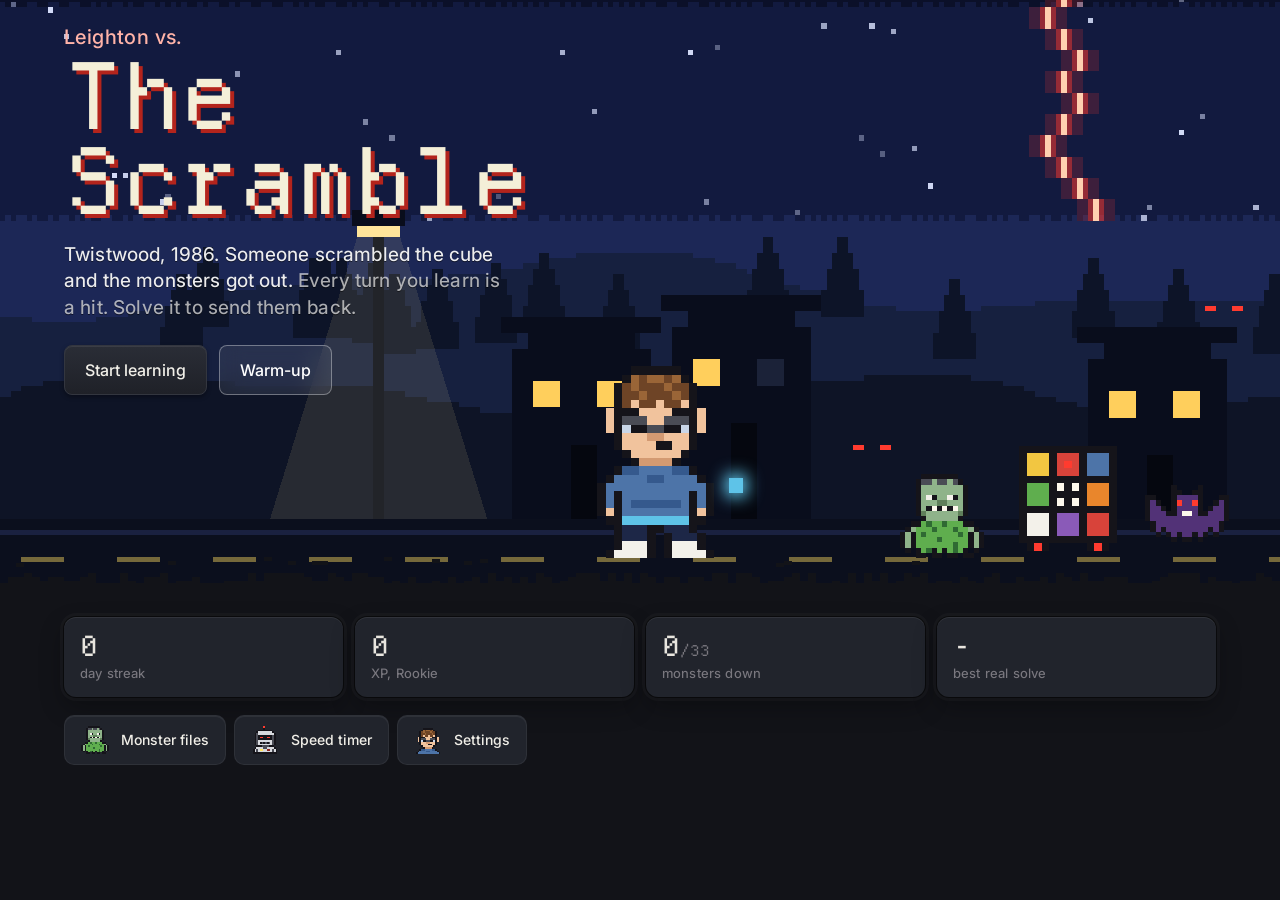
==== index.html @ bb56e178 "Leighton vs. The Scramble: first playable version Co-Authored-By: Claude Opus 5.5 <noreply@anthropic" ====
<!DOCTYPE html>
<html lang="en">
<head>
<meta charset="utf-8">
<meta name="viewport" content="width=device-width,initial-scale=1,viewport-fit=cover,user-scalable=no">
<meta name="apple-mobile-web-app-capable" content="yes">
<meta name="mobile-web-app-capable" content="yes">
<meta name="apple-mobile-web-app-status-bar-style" content="default">
<meta name="apple-mobile-web-app-title" content="Leighton vs.">
<meta name="theme-color" content="#0b1029">
<title>Leighton vs. The Scramble</title>
<link rel="apple-touch-icon" href="[data-uri]">
<link rel="preconnect" href="https://fonts.googleapis.com"><link rel="preconnect" href="https://fonts.gstatic.com" crossorigin>
<link href="https://fonts.googleapis.com/css2?family=Inter:wght@400..600&family=IBM+Plex+Mono&display=swap" rel="stylesheet">
<style>
/*
VOICE: Leighton talking, short and confident. Monsters get one-liners.
IDEA: an 80s small town at night where a scrambled cube let monsters out; every correct turn is a hit.
PICTURE: the 3D cube under a pixel battle strip (Leighton vs. that level's monster, with a health bar).
COLOUR and TYPE: the reference's tactile machined panels flipped to night ink; color only in scenes, stickers and rift red. Inter for words, Departure Mono for numbers and the logo.
LAYOUT: iPad first. Lesson = cube stage + side panel; stacks on phones. Tactile 8px keys.
*/
@font-face{font-family:"Departure Mono";src:url([data-uri]) format("woff2");font-display:swap}
:root{
  color-scheme:light;
  --paper:#121318; --panel:#191b21; --raised:#21242c; --white:#fff;
  --ink:#f1efe8; --head:#e8e5de; --body:#aeaba5; --faint:#7a787f;
  --edge:rgba(255,255,255,.07); --frame:rgba(255,255,255,.09); --sky:#5ec3e8; --grass:#6cc35a; --ok:#6cc35a; --bad:#ff5a4e; --rift:#ff3b2f;
  --sun:#f7c844;
  --sans:"Inter","neoris",Arial,sans-serif; --mono:"IBM Plex Mono",ui-monospace,monospace; --px:"Departure Mono",ui-monospace,monospace;
  --machined:inset 0 1px 0 rgba(255,255,255,.07),0 0 0 1px rgba(0,0,0,.55),0 0 0 4px rgba(255,255,255,.025),0 10px 24px rgba(0,0,0,.3);
  --ease-out:cubic-bezier(.23,1,.32,1); --pop:cubic-bezier(.34,1.56,.64,1);
  --sat:env(safe-area-inset-top,0px); --sab:env(safe-area-inset-bottom,0px);
}
*{box-sizing:border-box;min-width:0;-webkit-tap-highlight-color:transparent}
html,body{margin:0;height:100%;background:var(--paper);color:var(--ink);overflow:hidden}
body{font:460 15px/1.4 var(--sans);letter-spacing:.01em;-webkit-font-smoothing:antialiased;user-select:none;-webkit-user-select:none;touch-action:manipulation}
button{font:inherit;color:inherit;border:0;background:none;cursor:pointer;padding:0}
button:focus-visible{outline:2px solid rgba(38,35,35,.8);outline-offset:2px}
.px{font-family:var(--px)}
.mono{font-family:var(--mono);font-size:11px;letter-spacing:.12em;text-transform:uppercase;color:var(--faint)}
svg.pix{shape-rendering:crispEdges;image-rendering:pixelated;display:block}

/* ---------- keys (tactile buttons) ---------- */
.key{height:41px;padding:0 14px;border-radius:8px;display:inline-flex;align-items:center;justify-content:center;gap:8px;font-weight:500;white-space:nowrap;transition:background-color .14s ease-out,box-shadow .14s ease-out,transform .12s var(--ease-out)}
.key:active{transform:scale(.97)}
.key.light{background:linear-gradient(#2a2d36,#1f2128);color:var(--ink);border:1px solid #33363f;box-shadow:inset 0 1px 0 rgba(255,255,255,.08),0 2px 4px rgba(0,0,0,.35)}
.key.light:hover{background:#2c2f38}
.key.dark{background:linear-gradient(#f6f3ea,#ddd8cb);color:#15141a;border:1px solid #bdb7a8;box-shadow:inset 0 2px 0 #fff,inset 0 -1px 2px rgba(0,0,0,.18),0 3px 6px rgba(0,0,0,.4)}
.key.ghost{background:rgba(255,255,255,.08);color:#fff;border:1px solid rgba(255,255,255,.35);backdrop-filter:blur(12px);-webkit-backdrop-filter:blur(12px)}
.key.big{height:50px;font-size:16px;padding:0 20px}
.key[disabled]{opacity:.45;pointer-events:none}
.icon-btn{width:41px;height:41px;border-radius:8px;display:grid;place-items:center}

/* ---------- screens ---------- */
#app{position:fixed;inset:0}
.screen{position:absolute;inset:0;display:none;flex-direction:column;opacity:0}
.screen.on{display:flex;animation:screenIn .45s var(--ease-out) forwards}
@keyframes screenIn{from{opacity:0;transform:translateY(10px)}to{opacity:1;transform:none}}
.scroll-y{overflow-y:auto;-webkit-overflow-scrolling:touch;overscroll-behavior:contain}

/* ---------- home ---------- */
#home{background:var(--paper)}
.hero{position:relative;flex:0 0 auto;height:min(66vh,640px);min-height:400px;overflow:hidden;background:#0b1029}
.hero .scene{position:absolute;inset:0;width:100%;height:100%}
.cloud-band{position:absolute;left:48%;right:0;top:0;height:46%;overflow:hidden;-webkit-mask-image:linear-gradient(90deg,transparent,#000 18%);mask-image:linear-gradient(90deg,transparent,#000 18%)}
.hero .clouds{position:absolute;left:0;top:0;width:200%;height:100%;animation:drift 70s linear infinite}
@keyframes drift{to{transform:translateX(-50%)}}
.hero-copy{position:absolute;left:max(5vw,20px);top:calc(28px + var(--sat));max-width:560px;z-index:3}
.logo{font-family:var(--px);font-weight:400;font-size:clamp(46px,8.4vw,92px);line-height:.92;color:#f4efd8;letter-spacing:-.01em;text-shadow:4px 4px 0 #b3241c;margin:0}
.logo small{display:block;font-family:var(--sans);font-size:clamp(16px,2vw,20px);font-weight:500;letter-spacing:.02em;color:#ffb3a8;text-shadow:none;margin-bottom:8px}
.hero-copy p{color:rgba(255,255,255,.92);font-size:clamp(16px,2vw,19px);line-height:1.4;margin:18px 0 24px;max-width:440px;text-shadow:0 1px 0 rgba(0,0,0,.5)}
.hero-copy p span{color:rgba(255,255,255,.66)}
.hero-actions{display:flex;gap:12px;flex-wrap:wrap}
.crew{position:absolute;left:0;right:0;bottom:6%;height:90px;z-index:2;pointer-events:none}
.crew .walker{position:absolute;bottom:0;width:64px;height:64px}
.walker svg{width:100%;height:100%}
.fringe{display:block;width:100%;height:40px;margin-top:-39px;position:relative;z-index:4}
.home-body{flex:1;padding:22px max(5vw,20px) calc(24px + var(--sab));display:grid;grid-template-columns:repeat(4,minmax(0,1fr));gap:12px;align-content:start}
.stat{background:var(--raised);border-radius:12px;padding:14px 16px;box-shadow:var(--machined)}
.stat b{display:block;font-family:var(--px);font-weight:400;font-size:28px;line-height:1.1;color:var(--head)}
.stat span{font-size:13px;color:var(--faint)}
.home-links{grid-column:1/-1;display:flex;gap:8px;flex-wrap:wrap;margin-top:6px}
.row-btn{display:flex;align-items:center;gap:12px;padding:10px 16px;background:var(--raised);border:1px solid rgba(255,255,255,.06);border-radius:10px;box-shadow:inset 0 1px 0 rgba(255,255,255,.06);font-weight:500;font-size:14px;transition:background-color .15s,border-color .15s}
.row-btn:hover{background:#272a33;border-color:rgba(255,255,255,.14)}
.row-btn .mono{font-size:10px}
.row-btn svg{width:28px;height:28px}

/* ---------- top bar ---------- */
.topbar{flex:0 0 auto;display:flex;align-items:center;gap:12px;padding:calc(10px + var(--sat)) max(3vw,14px) 10px;background:rgba(18,19,24,.92);border-bottom:1px solid var(--frame);position:relative;z-index:5}
.topbar h2{font-size:17px;font-weight:500;margin:0;color:var(--head);flex:1}
.chip-stat{display:inline-flex;align-items:center;gap:6px;height:32px;padding:0 10px;border-radius:100px;background:var(--raised);box-shadow:inset 0 1px 0 rgba(255,255,255,.06),0 0 0 1px rgba(0,0,0,.5);font-family:var(--px);font-size:15px;color:var(--head)}
.chip-stat svg{width:16px;height:16px}

/* ---------- map ---------- */
.map-wrap{flex:1;padding:24px max(4vw,16px) calc(60px + var(--sab))}
.world{max-width:980px;margin:0 auto 40px}
.world-card{position:relative;border-radius:16px;background:var(--raised);padding:10px;box-shadow:var(--machined)}
.world-card .art{position:relative;border-radius:10px;overflow:hidden;height:150px}
.world-card .art svg.scene{position:absolute;inset:0;width:100%;height:100%}
.world-card .art .who{position:absolute;bottom:10px;width:72px;height:72px;left:6%;animation:bob 1.2s steps(2) infinite}
.world-card .cap{position:absolute;right:16px;bottom:16px;max-width:60%;padding:12px 14px;border-radius:8px;color:#fff;background:linear-gradient(rgba(255,255,255,.08),rgba(255,255,255,.03));backdrop-filter:blur(18px);-webkit-backdrop-filter:blur(18px);box-shadow:inset 0 -1px 0 rgba(0,0,0,.12),inset 0 1px 1px rgba(255,255,255,.24)}
.world-card .cap .mono{color:rgba(255,255,255,.75)}
.world-card .cap h3{margin:4px 0 0;font-size:21px;line-height:1.15;font-weight:400}
.world-card .cap h3 span{opacity:.7}
.world-card.locked .art{filter:grayscale(1) brightness(.7)}
.levels{display:flex;flex-wrap:wrap;gap:14px 12px;padding:18px 6px 0}
.lvl{position:relative;width:88px;display:flex;flex-direction:column;align-items:center;gap:6px}
.lvl .node{width:64px;height:64px;border-radius:12px;font-family:var(--px);font-size:24px;display:grid;place-items:center;transition:transform .15s var(--ease-out)}
.lvl .node:active{transform:scale(.94)}
.lvl.done .node{background:var(--raised);color:var(--head);box-shadow:var(--machined)}
.lvl.open .node{background:linear-gradient(#3a2226,#241417);color:#fff;border:1px solid #ff5a4e;box-shadow:inset 0 1px 0 rgba(255,255,255,.1);animation:nodePulse 1.8s var(--ease-out) infinite}
@keyframes nodePulse{0%{box-shadow:inset 0 2px 0 rgba(255,255,255,.24),0 0 0 0 rgba(255,59,47,.5)}70%{box-shadow:inset 0 2px 0 rgba(255,255,255,.24),0 0 0 12px rgba(255,59,47,0)}100%{box-shadow:inset 0 2px 0 rgba(255,255,255,.24),0 0 0 0 rgba(255,59,47,0)}}
.lvl.locked .node{background:var(--panel);color:#4a4c55;box-shadow:inset 0 0 0 1px var(--edge)}
.lvl .name{font-size:12px;line-height:1.25;text-align:center;color:var(--body);min-height:30px}
.lvl.locked .name{color:#4f5058}
.stars{display:flex;gap:2px;height:14px}
.stars svg{width:14px;height:14px}
.lvl.boss .node{width:72px;height:64px}

/* ---------- lesson ---------- */
#lesson{background:var(--paper)}
.ls-top{display:flex;align-items:center;gap:12px;padding:calc(10px + var(--sat)) max(3vw,14px) 10px}
.bar{flex:1;display:flex;gap:4px;height:12px}
.bar i{flex:1;border-radius:3px;background:#2a2d35;box-shadow:inset 0 1px 1px rgba(0,0,0,.3);transition:background-color .3s}
.bar i.done{background:var(--grass)}
.bar i.now{background:#3f6a3a}
.combo{font-family:var(--px);font-size:16px;color:var(--faint);min-width:58px;text-align:right;transition:color .2s}
.combo.hot{color:#e07b1e}
.combo.bump{animation:bump .3s var(--pop)}
@keyframes bump{40%{transform:scale(1.35)}}
.ls-main{flex:1;display:grid;grid-template-columns:minmax(0,1.25fr) minmax(320px,.9fr);gap:16px;padding:0 max(3vw,14px) calc(14px + var(--sab));min-height:0}
.stage{position:relative;border-radius:16px;background:var(--panel);box-shadow:var(--machined);overflow:hidden;min-height:0;display:flex;flex-direction:column}
.cube-wrap{position:relative;flex:1;min-height:0}
.cube-wrap::before{content:"";position:absolute;inset:0;background-image:linear-gradient(rgba(255,255,255,.035) 1px,transparent 1px),linear-gradient(90deg,rgba(255,255,255,.035) 1px,transparent 1px);background-size:40px 40px;-webkit-mask-image:radial-gradient(circle at 50% 50%,#000 30%,transparent 75%);mask-image:radial-gradient(circle at 50% 50%,#000 30%,transparent 75%)}
.stage .view-reset{position:absolute;right:10px;top:10px;z-index:4;background:rgba(255,255,255,.06);box-shadow:inset 0 0 0 1px rgba(255,255,255,.08);color:var(--body)}
.stage .hint-txt{position:absolute;left:14px;bottom:12px;z-index:4;font-size:12px;color:var(--faint)}
.toast{position:absolute;left:50%;top:8%;z-index:6;transform:translate(-50%,0);font-family:var(--px);font-size:26px;color:var(--grass);pointer-events:none;opacity:0;white-space:nowrap}
.toast.show{animation:toast .9s var(--ease-out) forwards}
.toast.bad{color:var(--bad)}
@keyframes toast{0%{opacity:0;transform:translate(-50%,12px) scale(.8)}20%{opacity:1;transform:translate(-50%,0) scale(1.08)}35%{transform:translate(-50%,0) scale(1)}80%{opacity:1}100%{opacity:0;transform:translate(-50%,-14px)}}
.side{display:flex;flex-direction:column;gap:12px;min-height:0}
.speaker{display:flex;gap:12px;align-items:flex-start}
.speaker .face{flex:0 0 auto;width:64px;height:64px;animation:bob 1.2s steps(2) infinite}
.speaker .face.talk{animation:talk .5s var(--pop)}
@keyframes bob{50%{transform:translateY(-3px)}}
@keyframes talk{30%{transform:translateY(-8px) scale(1.05)}}
.bubble{position:relative;flex:1;background:var(--raised);border:1px solid rgba(255,255,255,.05);border-radius:12px;padding:12px 14px;box-shadow:var(--machined);font-size:16px;line-height:1.45;color:var(--head);min-height:64px}
.bubble::before{content:"";position:absolute;left:-7px;top:22px;width:12px;height:12px;background:var(--raised);transform:rotate(45deg);box-shadow:-1px 1px 0 rgba(255,255,255,.05)}
.bubble .who{display:block;font-family:var(--mono);font-size:10px;letter-spacing:.12em;text-transform:uppercase;color:var(--faint);margin-bottom:2px}
.bubble b{font-weight:600;color:var(--ink)}
.bubble .alg-inline{font-family:var(--px);font-size:15px;color:var(--ink);white-space:nowrap}
.task{background:rgba(255,255,255,.025);border:1px solid rgba(255,255,255,.07);border-radius:12px;padding:12px;display:flex;flex-direction:column;gap:10px}
.task:empty{display:none}
.task .label{display:flex;justify-content:space-between;align-items:center;gap:8px}
.chips{display:flex;flex-wrap:wrap;gap:6px}
.chip{min-width:40px;height:40px;padding:0 8px;border-radius:8px;display:grid;place-items:center;font-family:var(--px);font-size:19px;background:var(--raised);color:var(--head);box-shadow:inset 0 0 0 1px rgba(255,255,255,.07),inset 0 1px 0 rgba(255,255,255,.08);transition:background-color .15s,color .15s}
.chip.hidden{color:transparent;background:repeating-linear-gradient(45deg,#24272f 0 4px,#1c1e25 4px 8px)}
.chip.now{box-shadow:inset 0 0 0 2px var(--sky);color:var(--ink)}
.chip.ok{background:#1f3a22;color:#8ee07a;animation:chipPop .3s var(--pop)}
.chip.bad{animation:shake .3s}
.chip.gap{min-width:6px;background:none;box-shadow:none}
@keyframes chipPop{50%{transform:scale(1.18)}}
.chant{font-size:14px;color:var(--body);font-style:italic}
.prompt-big{font-family:var(--px);font-size:64px;line-height:1;text-align:center;color:var(--ink);padding:8px 0}
.prompt-big.pop{animation:chipPop .3s var(--pop)}
.controls{margin-top:auto;display:flex;flex-direction:column;gap:10px}
.btn-row{display:flex;gap:10px;flex-wrap:wrap}
.btn-row .key{flex:1}
.pad{display:grid;grid-template-columns:repeat(auto-fit,minmax(64px,1fr));gap:8px}
.pk{height:58px;border-radius:10px;background:linear-gradient(#2b2e37,#21242b);box-shadow:0 3px 0 #0c0d10,inset 0 0 0 1px rgba(255,255,255,.06),inset 0 1px 0 rgba(255,255,255,.1);display:flex;align-items:center;justify-content:center;gap:6px;font-family:var(--px);font-size:22px;color:var(--ink);transition:transform .1s var(--ease-out),background-color .15s}
.pk:active,.pk.press{transform:translateY(2px);box-shadow:0 1px 0 #0c0d10,inset 0 0 0 1px rgba(255,255,255,.06);background:#2f333d}
.pk svg{width:18px;height:18px;opacity:.75}
.pk .dot{width:8px;height:8px;border-radius:2px;box-shadow:inset 0 0 0 1px rgba(0,0,0,.2)}
.pk.wrong{animation:shake .3s;background:#4a1d1b}
.pk.glow{box-shadow:0 0 0 3px var(--sky);animation:glow 1s ease-in-out infinite}
@keyframes glow{50%{box-shadow:0 0 0 6px rgba(94,195,232,.35)}}
@keyframes shake{20%{transform:translateX(-6px)}40%{transform:translateX(5px)}60%{transform:translateX(-3px)}80%{transform:translateX(2px)}}
.choices{display:grid;grid-template-columns:repeat(auto-fit,minmax(110px,1fr));gap:8px}
.choice{min-height:54px;padding:8px 12px;border-radius:10px;background:linear-gradient(#2b2e37,#21242b);box-shadow:0 3px 0 #0c0d10,inset 0 0 0 1px rgba(255,255,255,.06),inset 0 1px 0 rgba(255,255,255,.1);font-size:16px;font-weight:500;transition:transform .1s,background-color .15s}
.choice.px{font-size:22px;font-weight:400}
.choice:active{transform:scale(.97)}
.choice.right{background:#1f3a22;color:#8ee07a;animation:chipPop .3s var(--pop)}
.choice.wrong{background:#4a1d1b;color:#ff8a80;animation:shake .3s}
.meta{display:flex;gap:10px;align-items:center;font-size:13px;color:var(--faint)}
.meta .px{font-size:15px;color:var(--head)}
.mission{background:var(--raised);border-radius:12px;padding:14px 16px;box-shadow:var(--machined)}
.mission ol{margin:6px 0 0;padding-left:20px;color:var(--body);line-height:1.5}
.mission .clock{font-family:var(--px);font-size:44px;color:var(--head);line-height:1;margin-top:6px}
.tip{background:#16283a;border-radius:10px;padding:10px 12px;color:#a9d8f5;font-size:14px;line-height:1.45}

/* ---------- cube ---------- */
.cube-host{position:absolute;inset:0;touch-action:none;cursor:grab}
.cube-host:active{cursor:grabbing}
.cube-scene{position:absolute;inset:0;perspective:1800px;display:grid;place-items:center}
.cube-root{position:relative;width:0;height:0;transform-style:preserve-3d}
.cubie{position:absolute;left:0;top:0;width:0;height:0;transform-style:preserve-3d}
.cf{position:absolute;backface-visibility:hidden;-webkit-backface-visibility:hidden;background:#0c0c0e;border-radius:7%;box-shadow:inset 0 0 0 1px rgba(255,255,255,.05)}
.cf .st{position:absolute;inset:5.5%;border-radius:16%;box-shadow:inset 0 2px 0 rgba(255,255,255,.4),inset 0 -2px 3px rgba(0,0,0,.12);transition:background-color .35s}
.cf .sh{position:absolute;inset:0;border-radius:7%;background:#000;pointer-events:none}
.cube-arrow{position:absolute;inset:0;width:100%;height:100%;pointer-events:none;z-index:3;overflow:visible}
.cube-arrow path{fill:none;stroke:#5ec3e8;stroke-width:7;stroke-linecap:round;stroke-linejoin:round}
.cube-arrow .head{fill:#5ec3e8;stroke:none}
.cube-arrow .halo{stroke:#0c0d10;stroke-width:13}
.cube-arrow g{animation:arrowIn .25s var(--ease-out)}
@keyframes arrowIn{from{opacity:0}}
.stage.shake .cube-scene{animation:shake .3s}
.stage.win .cube-scene{animation:winHop .55s var(--pop)}
@keyframes winHop{40%{transform:translateY(-12px) scale(1.04)}}

/* ---------- results ---------- */
#done{background:var(--paper);align-items:center;justify-content:center;padding:20px}
.result{width:min(460px,100%);border-radius:16px;background:var(--raised);padding:12px;box-shadow:var(--machined);text-align:center}
.result .art{position:relative;height:170px;border-radius:10px;overflow:hidden}
.result .art svg.scene{position:absolute;inset:0;width:100%;height:100%}
.result .art .who{position:absolute;left:50%;bottom:8px;width:96px;height:96px;margin-left:-48px;animation:hop .7s var(--pop) infinite alternate}
@keyframes hop{to{transform:translateY(-10px)}}
.result h2{font-size:32px;line-height:1.15;font-weight:400;color:var(--head);margin:18px 0 4px}
.result h2 span{color:var(--faint)}
.big-stars{display:flex;justify-content:center;gap:10px;margin:12px 0}
.big-stars svg{width:52px;height:52px;opacity:0;transform:scale(.3)}
.big-stars svg.in{animation:starIn .5s var(--pop) forwards}
@keyframes starIn{to{opacity:1;transform:scale(1)}}
.result .nums{display:flex;justify-content:center;gap:24px;margin:8px 0 16px;color:var(--faint);font-size:13px}
.result .nums b{display:block;font-family:var(--px);font-weight:400;font-size:24px;color:var(--head)}
.result .say{color:var(--body);margin:0 16px 16px}
.result .btn-row{padding:0 4px 4px}
#confetti{position:fixed;inset:0;pointer-events:none;z-index:50}

/* ---------- friends ---------- */
.friends{flex:1;padding:24px max(4vw,16px) calc(40px + var(--sab));display:grid;grid-template-columns:repeat(auto-fill,minmax(250px,1fr));gap:18px;align-content:start}
.fcard{border-radius:16px;background:rgba(255,255,255,.03);padding:8px;box-shadow:0 0 0 1px rgba(255,255,255,.06),0 6px 14px rgba(0,0,0,.25)}
.fcard .cover{background:var(--raised);border-radius:8px;padding:12px;border-left:4px solid #2f323b;height:100%;display:flex;flex-direction:column;gap:10px}
.fcard .pic{position:relative;height:130px;border-radius:6px;overflow:hidden}
.fcard .pic svg.scene{position:absolute;inset:0;width:100%;height:100%}
.fcard .pic .who{position:absolute;left:50%;bottom:6px;width:80px;height:80px;margin-left:-40px;animation:bob 1.2s steps(2) infinite}
.fcard h3{margin:0;font-size:20px;font-weight:400;color:var(--head)}
.fcard h3 span{color:var(--faint)}
.fcard p{margin:0;color:var(--body);font-size:14px;line-height:1.45}
.fcard .owns{border-top:1px solid var(--edge);padding-top:8px;display:flex;justify-content:space-between;gap:8px;align-items:baseline}
.fcard .owns .px{font-size:14px;color:var(--ink)}
.fcard.locked .who{filter:brightness(0) drop-shadow(0 0 1px #ff5a4e) drop-shadow(0 0 6px rgba(255,59,47,.5))}
.fcard.locked h3,.fcard.locked p{color:var(--faint)}

/* ---------- timer ---------- */
.timer-wrap{flex:1;display:grid;grid-template-columns:minmax(0,1.4fr) minmax(260px,.8fr);gap:16px;padding:16px max(3vw,14px) calc(16px + var(--sab));min-height:0}
.tpad{position:relative;border-radius:16px;background:var(--panel);box-shadow:var(--machined);display:flex;flex-direction:column;align-items:center;justify-content:center;gap:14px;padding:20px;touch-action:none;cursor:pointer}
.tpad .scr{font-family:var(--px);font-size:clamp(15px,2vw,19px);color:var(--body);text-align:center;max-width:560px;line-height:1.5}
.tpad .time{font-family:var(--px);font-size:clamp(64px,13vw,150px);line-height:1;color:var(--head);transition:color .15s}
.tpad.hold .time{color:#ff5a4e}.tpad.ready .time{color:var(--grass)}
.tpad .tsub{color:var(--faint);font-size:14px;text-align:center}
.splits{display:flex;flex-wrap:wrap;gap:6px;justify-content:center}
.splits span{font-size:12px;padding:4px 8px;border-radius:100px;background:var(--raised);box-shadow:inset 0 0 0 1px rgba(255,255,255,.07);color:var(--body)}
.splits span b{font-family:var(--px);font-weight:400;color:var(--ink)}
.tside{display:flex;flex-direction:column;gap:12px;min-height:0}
.tlist{flex:1;overflow:auto;background:var(--raised);border-radius:12px;box-shadow:var(--machined);padding:6px 12px}
.tlist div{display:flex;justify-content:space-between;padding:8px 2px;border-bottom:1px solid var(--edge);font-size:14px;color:var(--body)}
.tlist div b{font-family:var(--px);font-weight:400;color:var(--ink)}
.toggle{display:flex;align-items:center;justify-content:space-between;gap:10px;padding:12px 14px;background:var(--raised);border:1px solid rgba(255,255,255,.07);color:var(--ink);border-radius:10px;font-size:14px}
.sw{width:44px;height:26px;border-radius:100px;background:#3a3d46;position:relative;transition:background-color .2s}
.sw::after{content:"";position:absolute;left:3px;top:3px;width:20px;height:20px;border-radius:50%;background:#fff;box-shadow:0 1px 2px rgba(0,0,0,.25);transition:transform .2s var(--ease-out)}
.sw.on{background:var(--grass)}.sw.on::after{transform:translateX(18px)}

/* ---------- modal ---------- */
.modal{position:fixed;inset:0;z-index:40;background:rgba(0,0,0,.6);display:none;align-items:center;justify-content:center;padding:20px}
.modal.on{display:flex;animation:screenIn .3s var(--ease-out)}
.sheet{width:min(420px,100%);background:var(--raised);border-radius:16px;padding:20px;box-shadow:var(--machined),0 20px 40px rgba(0,0,0,.18)}
.sheet h3{margin:0 0 8px;font-weight:400;font-size:24px;color:var(--head)}
.sheet p{color:var(--body);margin:0 0 16px}
.sheet .toggle{margin-bottom:10px}

/* ---------- responsive ---------- */
@media (max-width:860px),(max-aspect-ratio:1/1){
  .ls-main{display:flex;flex-direction:column;gap:10px}
  .stage{flex:1 1 auto;min-height:230px}
  .side{display:contents}
  .speaker{order:-1}
  .stage{order:0}
  .task{order:1}
  .controls{order:2;margin-top:0}
  .timer-wrap{grid-template-columns:minmax(0,1fr);grid-template-rows:minmax(260px,1fr) auto}
  .tlist{max-height:180px}
}
@media (max-width:860px){
  .home-body{grid-template-columns:repeat(2,minmax(0,1fr))}
  .speaker .face{width:48px;height:48px}
  .bubble{font-size:15px;min-height:48px;padding:10px 12px}
  .prompt-big{font-size:48px}
  .pk{height:52px;font-size:20px}
}
@media (max-width:520px){
  .hero{min-height:420px}
  .cloud-band{left:0;top:auto;bottom:38%;height:22%;opacity:.8}
  .world-card .cap{left:12px;right:12px;max-width:none;bottom:12px;padding:10px 12px}
  .world-card .art .who{display:none}
  .lvl{width:76px}
  .chip{min-width:34px;height:34px;font-size:16px}
}
@media (prefers-reduced-motion:reduce){
  *,*::before,*::after{animation-duration:.01ms!important;animation-iteration-count:1!important;transition-duration:.01ms!important}
}

/* ---------- arena (battle strip) ---------- */
.arena{position:relative;flex:0 0 auto;height:clamp(118px,27%,196px);overflow:hidden;border-bottom:1px solid rgba(0,0,0,.6)}
.arena svg.scene{position:absolute;inset:0;width:100%;height:100%}
.arena .hero-sp{position:absolute;left:7%;bottom:6px;height:78%;aspect-ratio:16/24;z-index:2}
.arena .hero-sp svg{width:100%;height:100%}
.arena .orb{position:absolute;z-index:3;width:10px;height:10px;background:var(--orb,#5ec3e8);box-shadow:0 0 12px 3px var(--orb,#5ec3e8);animation:orb 1.6s ease-in-out infinite;transition:background-color .2s,box-shadow .2s}
@keyframes orb{50%{transform:translateY(-6px)}}
.arena .mon{position:absolute;right:9%;bottom:6px;height:62%;aspect-ratio:1;z-index:2}
.arena .mon.boss{height:84%;right:6%}
.arena .mon .body{width:100%;height:100%}
.arena .mon svg{width:100%;height:100%;animation:monIdle 1.4s steps(2) infinite}
@keyframes monIdle{50%{transform:translateY(-3px) scaleY(1.03)}}
.arena .mon.hurt .body{animation:hurt .28s steps(3)}
@keyframes hurt{0%,60%{filter:brightness(5)}30%{transform:translateX(8px)}100%{transform:none}}
.arena .mon.lunge{animation:lunge .4s var(--ease-out)}
@keyframes lunge{40%{transform:translateX(-45%) scale(1.1)}}
.arena .mon.dead .body{animation:die .8s steps(8) forwards}
@keyframes die{to{opacity:0;transform:translateY(18px) scale(.5) rotate(-10deg);filter:brightness(4)}}
.arena .hero-sp.recoil{animation:recoil .35s}
@keyframes recoil{25%{transform:translateX(-10px);opacity:.35}50%{opacity:1}75%{opacity:.4}}
.arena .hero-sp.throw{animation:throw .2s var(--ease-out)}
@keyframes throw{50%{transform:translateX(6px) translateY(-3px)}}
.arena .flash{position:absolute;inset:0;background:var(--rift);opacity:0;pointer-events:none;z-index:4}
.arena .flash.on{animation:flash .4s}
@keyframes flash{20%{opacity:.35}}
.mon-tag{position:absolute;right:12px;top:10px;z-index:4;display:flex;flex-direction:column;align-items:flex-end;gap:5px;max-width:58%}
.mon-tag .nm{font-family:var(--px);font-size:15px;color:#f4efd8;text-shadow:2px 2px 0 #000;white-space:nowrap;overflow:hidden;text-overflow:ellipsis;max-width:100%}
.mon-tag .nm.boss{color:#ffb3a8}
.hp{width:min(220px,38vw);height:12px;background:#0b0b0e;border:2px solid #000;box-shadow:0 0 0 1px rgba(255,255,255,.18)}
.hp i{display:block;height:100%;width:100%;background:linear-gradient(#ff7a6e 0 45%,#d8433a 45%);transition:width .35s var(--ease-out)}
.taunt{position:absolute;right:calc(9% + 18%);bottom:58%;z-index:5;background:#f4efd8;color:#15141a;font-family:var(--px);font-size:13px;line-height:1.3;padding:5px 8px;border-radius:6px;opacity:0;transform:scale(.8);transform-origin:right bottom;transition:opacity .2s,transform .25s var(--pop);max-width:42%;pointer-events:none}
.taunt.show{opacity:1;transform:none}
.dmg{position:absolute;z-index:6;font-family:var(--px);font-size:22px;color:#fff;text-shadow:2px 2px 0 #000;pointer-events:none;animation:dmg .8s var(--ease-out) forwards;white-space:nowrap}
.dmg.crit{color:#ffe45c;font-size:28px}
@keyframes dmg{0%{opacity:0;transform:translateY(6px) scale(.6)}15%{opacity:1;transform:translateY(-6px) scale(1.15)}100%{opacity:0;transform:translateY(-34px)}}
.shot{position:absolute;z-index:5;width:12px;height:12px;pointer-events:none}
.boom{position:absolute;z-index:6;width:6px;height:6px;pointer-events:none}
.ko{position:absolute;inset:0;z-index:7;display:grid;place-items:center;font-family:var(--px);font-size:clamp(28px,5vw,50px);color:#ffe45c;text-shadow:3px 3px 0 #b3241c;opacity:0;pointer-events:none}
.ko.show{animation:ko 1.2s var(--pop) forwards}
@keyframes ko{0%{opacity:0;transform:scale(2)}25%{opacity:1;transform:scale(1)}80%{opacity:1}100%{opacity:0}}

/* map nodes show the monster */
.lvl .node svg.sprite{width:44px;height:44px}
.lvl.locked .node svg.sprite{filter:brightness(0) opacity(.55)}
.lvl.done .node svg.sprite{filter:grayscale(.85) brightness(.7)}
.lvl .code{font-family:var(--px);font-size:12px;color:var(--faint);line-height:1}
.world-card .art .boss-sp{position:absolute;bottom:8px;left:5%;width:88px;height:88px;filter:drop-shadow(0 0 10px rgba(255,59,47,.5))}
.world-card .art .boss-sp svg{width:100%;height:100%;animation:monIdle 1.4s steps(2) infinite}
.world-card.locked .art .boss-sp{filter:brightness(0)}

/* home hero cast */
.hero-lei{position:absolute;left:46%;bottom:6%;height:min(27vh,200px);aspect-ratio:16/24;z-index:2}
.hero-lei svg{width:100%;height:100%}
.hero-lei .orb{position:absolute;right:-16%;top:60%;width:11%;aspect-ratio:1;background:#5ec3e8;box-shadow:0 0 16px 4px #5ec3e8;animation:orb 1.6s ease-in-out infinite}
.hero-mons{position:absolute;right:4vw;bottom:6%;display:flex;gap:1.6vw;align-items:flex-end;z-index:2}
.hero-mons div{width:min(9vw,84px);aspect-ratio:1}
.hero-mons div:nth-child(2){width:min(13vw,120px)}
.hero-mons div svg{width:100%;height:100%;animation:monIdle 1.6s steps(2) infinite}

/* results */
.result .art .who{left:28%;width:64px;height:96px;margin-left:-32px}
.result .art .mon-dead{position:absolute;right:18%;bottom:4px;width:72px;height:72px;filter:grayscale(1) brightness(.55);transform:rotate(90deg)}
.result .art .mon-dead svg{width:100%;height:100%}

/* monster files */
.files .fcard .pic .who{width:90px;height:90px;margin-left:-45px}
.files .fcard .pic{height:120px}
.files .fcard .stamp{font-family:var(--px);font-size:13px;color:#ff8a80}
@media (max-width:860px),(max-aspect-ratio:1/1){ .arena{height:clamp(110px,22vh,170px)} }
@media (max-width:700px){ .hero-lei{left:max(6vw,20px)} }
@media (max-width:520px){ .hero-mons div{width:15vw} .hero-mons div:nth-child(2){width:20vw} .hero-mons div:nth-child(3){display:none} .taunt{max-width:52%} }

</style>
</head>
<body>
<div id="app">

  <section class="screen" id="home">
    <div class="hero">
      <div id="heroScene"></div>
      <div class="hero-copy">
        <h1 class="logo"><small>Leighton vs.</small>The Scramble</h1>
        <p>Twistwood, 1986. Someone scrambled the cube and the monsters got out. <span>Every turn you learn is a hit. Solve it to send them back.</span></p>
        <div class="hero-actions"><button class="key light big" id="homePlay">Start learning</button><button class="key ghost big" id="homeWarm">Warm-up</button></div>
      </div>
      <div class="hero-lei" id="heroLei"></div><div class="hero-mons" id="heroMons"></div>
    </div>
    <svg id="homeFringe"></svg>
    <div class="home-body scroll-y" id="homeStats"></div>
  </section>

  <section class="screen" id="map">
    <div class="topbar"><button class="icon-btn icon-back" data-go="home" aria-label="Home"></button><h2>The map</h2><span class="chip-stat" id="mapStreak"></span><span class="chip-stat" id="mapXP"></span></div>
    <div class="map-wrap scroll-y" id="mapBody"></div>
  </section>

  <section class="screen" id="lesson">
    <div class="ls-top"><button class="icon-btn" id="lsClose" aria-label="Close lesson"></button><div class="bar" id="lsBar"></div><div class="combo" id="lsCombo"></div></div>
    <div class="ls-main">
      <div class="stage" id="lsStage">
        <div class="arena" id="arena">
          <div id="arenaScene"></div>
          <div class="hero-sp" id="arenaHero"></div><div class="orb" id="arenaOrb"></div>
          <div class="mon" id="arenaMon"><div class="body" id="arenaMonBody"></div></div>
          <div class="mon-tag"><span class="nm" id="monName"></span><div class="hp"><i id="monHP"></i></div></div>
          <div class="taunt" id="monTaunt"></div>
          <div class="flash" id="arenaFlash"></div><div class="ko" id="arenaKO">K.O.</div>
        </div>
        <div class="cube-wrap">
          <div class="cube-host" id="cubeHost"></div>
          <button class="icon-btn view-reset" id="viewReset" aria-label="Reset view"></button>
          <div class="toast" id="lsToast"></div>
          <div class="hint-txt"><span id="lsTitle"></span> &middot; drag to look around</div>
        </div>
      </div>
      <div class="side">
        <div class="speaker"><div class="face" id="lsFace"></div><div class="bubble" id="lsBubble"></div></div>
        <div class="task" id="lsTask"></div>
        <div class="controls" id="lsControls"></div>
      </div>
    </div>
  </section>

  <section class="screen" id="done"><div class="result" id="doneCard"></div></section>

  <section class="screen" id="friends">
    <div class="topbar"><button class="icon-btn icon-back" data-go="home" aria-label="Home"></button><h2>Monster files</h2><span class="chip-stat" id="filesCount"></span></div>
    <div class="friends files scroll-y" id="friendsBody"></div>
  </section>

  <section class="screen" id="timer">
    <div class="topbar"><button class="icon-btn icon-back" data-go="home" aria-label="Home"></button><h2>Speed timer</h2></div>
    <div class="timer-wrap">
      <div class="tpad" id="tPad">
        <div class="scr" id="tScr"></div>
        <div class="time" id="tTime">0.00</div>
        <div class="tsub" id="tSub"></div>
        <div class="splits" id="tSplits"></div>
      </div>
      <div class="tside">
        <div style="display:grid;grid-template-columns:1fr 1fr;gap:10px" id="tStats"></div>
        <button class="toggle" id="swSplitsRow"><span>Stage splits (tap after each step)</span><span class="sw" id="swSplits"></span></button>
        <button class="key light" id="tNew">New scramble</button>
        <div class="tlist" id="tList"></div>
      </div>
    </div>
  </section>

</div>

<div class="modal" id="settings"><div class="sheet">
  <h3>Settings</h3>
  <p>Progress saves on this device.</p>
  <button class="toggle" id="swSoundRow" style="width:100%"><span>Sound</span><span class="sw" id="swSound"></span></button>
  <button class="toggle" id="swOpenRow" style="width:100%"><span>Open every level (preview)</span><span class="sw" id="swOpen"></span></button>
  <div class="btn-row" style="margin-top:6px"><button class="key light" id="resetBtn">Reset all progress</button><button class="key dark" id="closeSettings">Done</button></div>
</div></div>
<canvas id="confetti"></canvas>

<script>
// Twistwood cube engine. Math coords: x right, y up, z toward viewer.
// Orientation used everywhere: yellow up, white down, green front, orange right.
const FACE_N = { U:[0,1,0], D:[0,-1,0], F:[0,0,1], B:[0,0,-1], R:[1,0,0], L:[-1,0,0] };
const FACE_COLOR = { U:'Y', D:'W', F:'G', B:'B', R:'O', L:'R' };
const MOVE_DEF = {
  R:{axis:0, layer:1, dir:-1}, L:{axis:0, layer:-1, dir:1},
  U:{axis:1, layer:1, dir:-1}, D:{axis:1, layer:-1, dir:1},
  F:{axis:2, layer:1, dir:-1}, B:{axis:2, layer:-1, dir:1},
  x:{axis:0, layer:null, dir:-1}, y:{axis:1, layer:null, dir:-1}, z:{axis:2, layer:null, dir:-1},
};

function rotMat(axis, ang){
  const c = Math.cos(ang), s = Math.sin(ang);
  if(axis===0) return [[1,0,0],[0,c,-s],[0,s,c]];
  if(axis===1) return [[c,0,s],[0,1,0],[-s,0,c]];
  return [[c,-s,0],[s,c,0],[0,0,1]];
}
function mulMat(a,b){
  const r=[[0,0,0],[0,0,0],[0,0,0]];
  for(let i=0;i<3;i++)for(let j=0;j<3;j++){let v=0;for(let k=0;k<3;k++)v+=a[i][k]*b[k][j];r[i][j]=v;}
  return r;
}
function mulVec(m,v){ return [0,1,2].map(i=>m[i][0]*v[0]+m[i][1]*v[1]+m[i][2]*v[2]); }
function roundMat(m){ return m.map(r=>r.map(v=>Math.round(v))); }
const I3 = [[1,0,0],[0,1,0],[0,0,1]];
function eqV(a,b){ return a[0]===b[0]&&a[1]===b[1]&&a[2]===b[2]; }
function isI(m){ for(let i=0;i<3;i++)for(let j=0;j<3;j++) if(m[i][j]!==(i===j?1:0)) return false; return true; }

function parseMove(tok){
  const m = /^([RLUDFBxyz])(2|'|2')?$/.exec(tok);
  if(!m) throw new Error('bad move '+tok);
  const suf = m[2]||'';
  const turns = suf.startsWith('2') ? 2 : (suf==="'" ? -1 : 1);
  return { face:m[1], turns };
}
function parseAlg(s){ return s.trim().split(/\s+/).filter(Boolean); }
function invertTok(t){ const {face,turns}=parseMove(t); if(turns===2) return face+'2'; return turns===1? face+"'" : face; }
function invertAlg(a){ return (typeof a==='string'?parseAlg(a):a).slice().reverse().map(invertTok); }
// expand X2 into X X (pad-friendly)
function expandAlg(a){ const out=[]; for(const t of (typeof a==='string'?parseAlg(a):a)){ const {face,turns}=parseMove(t); if(turns===2){out.push(face,face);} else out.push(t);} return out; }

class Cube {
  constructor(){
    this.cubies=[];
    for(let x=-1;x<=1;x++)for(let y=-1;y<=1;y++)for(let z=-1;z<=1;z++){
      if(x===0&&y===0&&z===0) continue;
      const home=[x,y,z], stickers=[];
      for(const f in FACE_N){ const n=FACE_N[f]; if((n[0]&&n[0]===x)||(n[1]&&n[1]===y)||(n[2]&&n[2]===z)) stickers.push({n, c:FACE_COLOR[f], face:f}); }
      const type = stickers.length===3?'corner':stickers.length===2?'edge':'center';
      this.cubies.push({ id:this.cubies.length, home, pos:home.slice(), rot:I3.map(r=>r.slice()), stickers, type });
    }
  }
  clone(){ const c=new Cube(); c.cubies.forEach((q,i)=>{ q.pos=this.cubies[i].pos.slice(); q.rot=this.cubies[i].rot.map(r=>r.slice()); }); return c; }
  affected(face){ const d=MOVE_DEF[face]; return this.cubies.filter(q=> d.layer===null || q.pos[d.axis]===d.layer); }
  move(tok){
    const {face,turns}=parseMove(tok); const d=MOVE_DEF[face];
    const M = roundMat(rotMat(d.axis, d.dir*turns*Math.PI/2));
    for(const q of this.affected(face)){ q.pos = mulVec(M,q.pos).map(Math.round); q.rot = roundMat(mulMat(M,q.rot)); }
    return this;
  }
  alg(a){ for(const t of (typeof a==='string'?parseAlg(a):a)) this.move(t); return this; }
  find(pred){ return this.cubies.find(pred); }
  byHome(h){ return this.cubies.find(q=>eqV(q.home,h)); }
  solvedPiece(q){ return eqV(q.pos,q.home) && isI(q.rot); }
  stickerNormal(q,color){ const s=q.stickers.find(s=>s.c===color); return s? mulVec(q.rot,s.n).map(Math.round):null; }
  colorAt(faceKey, pos){ const n=FACE_N[faceKey]; const q=this.cubies.find(q=>eqV(q.pos,pos)); if(!q) return null; const s=q.stickers.find(s=>eqV(mulVec(q.rot,s.n).map(Math.round),n)); return s?s.c:null; }
  // ---- goal checks (relative to centers, so whole-cube turns are fine) ----
  centerColor(n){ const q=this.cubies.find(q=>q.type==='center'&&eqV(q.pos,n)); return q.stickers[0].c; }
  dirOf(color){ for(const f in FACE_N){ if(this.centerColor(FACE_N[f])===color) return FACE_N[f]; } }
  pieceOk(q){ return q.stickers.every(s=>this.centerColor(mulVec(q.rot,s.n).map(Math.round))===s.c); }
  piecePlaced(q){ // right slot, any twist
    const want=q.stickers.map(s=>s.c).sort().join('');
    const have=[0,1,2].filter(i=>q.pos[i]!==0).map(i=>{const n=[0,0,0];n[i]=q.pos[i];return this.centerColor(n);}).sort().join('');
    return want===have; }
  isSolved(){ return this.cubies.every(q=>q.type==='center'||this.pieceOk(q)); }
  pieces(filter){ return this.cubies.filter(filter); }
  has(q,c){ return q.stickers.some(s=>s.c===c); }
  edgesWith(c){ return this.pieces(q=>q.type==='edge'&&this.has(q,c)); }
  cornersWith(c){ return this.pieces(q=>q.type==='corner'&&this.has(q,c)); }
  daisy(){ const up=this.dirOf('Y'); return this.edgesWith('W').every(q=>eqV(this.stickerNormal(q,'W'),up)); }
  cross(){ return this.edgesWith('W').every(q=>this.pieceOk(q)); }
  firstLayer(){ return this.pieces(q=>q.type!=='center'&&this.has(q,'W')).every(q=>this.pieceOk(q)); }
  middleLayer(){ return this.pieces(q=>q.type==='edge'&&!this.has(q,'W')&&!this.has(q,'Y')).every(q=>this.pieceOk(q)); }
  twoLayers(){ return this.firstLayer()&&this.middleLayer(); }
  yellowCross(){ const up=this.dirOf('Y'); return this.edgesWith('Y').every(q=>eqV(this.stickerNormal(q,'Y'),up)); }
  yellowEdges(){ return this.edgesWith('Y').every(q=>this.pieceOk(q)); }
  cornersPlaced(){ return this.cornersWith('Y').every(q=>this.piecePlaced(q)); }
  solvedPieces(list){ return list.every(q=>this.pieceOk(q)); }
}

const ALGS = {
  wiggle:  "R U R' U'",
  slideR:  "U R U' R' U' F' U F",
  slideL:  "U' L' U L U F U' F'",
  sandwich:"F R U R' U' F'",
  swirl:   "R U R' U R U2 R'",
  swap:    "U R U' L' U R' U' L",
  dig:     "R' D' R D",
};

if(typeof module!=='undefined') module.exports={Cube,ALGS,parseAlg,invertAlg,expandAlg,parseMove,FACE_N,FACE_COLOR,MOVE_DEF,rotMat,mulMat,mulVec,eqV,isI,I3};

// ---------- 3D cube view (CSS 3D, no libraries) ----------
const STICKER = { Y:'#f7c844', W:'#fbfbf8', G:'#43a94b', B:'#2a6fd6', O:'#f2892b', R:'#de3f3a', X:'#3a3d46' };
const FACE_TF = {
  '0,0,1':'translateZ(H)', '0,0,-1':'rotateY(180deg) translateZ(H)',
  '1,0,0':'rotateY(90deg) translateZ(H)', '-1,0,0':'rotateY(-90deg) translateZ(H)',
  '0,1,0':'rotateX(90deg) translateZ(H)', '0,-1,0':'rotateX(-90deg) translateZ(H)'
};
const LIGHT = (()=>{ const v=[-0.25,0.65,0.75]; const l=Math.hypot(...v); return v.map(x=>x/l); })();
const DEG = Math.PI/180;
const easeOut = t => 1-Math.pow(1-t,3);
const easeInOut = t => t<.5 ? 4*t*t*t : 1-Math.pow(-2*t+2,3)/2;

class CubeView {
  constructor(host){
    this.host = host;
    host.innerHTML = '<div class="cube-scene"><div class="cube-root"></div></div><svg class="cube-arrow"></svg>';
    this.scene = host.querySelector('.cube-scene');
    this.root = host.querySelector('.cube-root');
    this.arrowSvg = host.querySelector('.cube-arrow');
    this.rx = -24; this.ry = -34; this.S = 60;
    this.focus = null; this.queue = Promise.resolve(); this.anim = null; this.busy = 0;
    this.cube = new Cube();
    this.build();
    this.bindDrag();
    this.ro = new ResizeObserver(()=>this.resize()); this.ro.observe(host);
  }
  build(){
    this.root.innerHTML='';
    this.els = this.cube.cubies.map(q=>{
      const d=document.createElement('div'); d.className='cubie';
      const faces=[];
      for(const key in FACE_TF){
        const n=key.split(',').map(Number);
        const f=document.createElement('div'); f.className='cf'; f.dataset.n=key;
        const st=q.stickers.find(s=>s.n.join(',')===key);
        let stEl=null;
        if(st){ stEl=document.createElement('div'); stEl.className='st'; f.appendChild(stEl); }
        const sh=document.createElement('div'); sh.className='sh'; f.appendChild(sh);
        d.appendChild(f); faces.push({el:f,n,st,stEl,sh});
      }
      this.root.appendChild(d);
      return {el:d, faces};
    });
    this.resize();
  }
  resize(){
    const r=this.host.getBoundingClientRect();
    const m=Math.min(r.width, r.height);
    this.S = Math.max(26, Math.min(86, m/5.4));
    const S=this.S, H=S/2;
    for(const e of this.els) for(const f of e.faces){
      f.el.style.width=S+'px'; f.el.style.height=S+'px'; f.el.style.left=(-H)+'px'; f.el.style.top=(-H)+'px';
      f.el.style.transform = FACE_TF[f.n.join(',')].replace('H', H+'px');
    }
    this.renderAll();
  }
  viewMat(){ return mulMat(rotMat(0,-this.rx*DEG), rotMat(1,this.ry*DEG)); }
  setCube(c){ this.cube=c; this.renderAll(); }
  setFocus(fn){ this.focus=fn; this.paint(); }
  paint(){
    this.cube.cubies.forEach((q,i)=>{
      for(const f of this.els[i].faces){ if(!f.stEl) continue;
        const show = !this.focus || this.focus(q, f.st, this.cube);
        f.stEl.style.backgroundColor = show ? STICKER[f.st.c] : STICKER.X;
      }
    });
  }
  cubieCSS(q, A){
    const M = A ? mulMat(A,q.rot) : q.rot;
    const p = A ? mulVec(A,q.pos) : q.pos;
    const S=this.S;
    // math (y up) -> css (y down): conjugate by diag(1,-1,1)
    const m=[[M[0][0],-M[0][1],M[0][2]],[-M[1][0],M[1][1],-M[1][2]],[M[2][0],-M[2][1],M[2][2]]];
    const t=[p[0]*S*1.02, -p[1]*S*1.02, p[2]*S*1.02];
    return `matrix3d(${m[0][0]},${m[1][0]},${m[2][0]},0,${m[0][1]},${m[1][1]},${m[2][1]},0,${m[0][2]},${m[1][2]},${m[2][2]},0,${t[0]},${t[1]},${t[2]},1)`;
  }
  shade(i, q, A, V){
    const M = A ? mulMat(A,q.rot) : q.rot;
    for(const f of this.els[i].faces){
      const n = mulVec(V, mulVec(M, f.n));
      const b = Math.max(0, n[0]*LIGHT[0]+n[1]*LIGHT[1]+n[2]*LIGHT[2]);
      f.sh.style.opacity = (0.24*(1-b)).toFixed(3);
    }
  }
  renderAll(){
    this.root.style.transform = `rotateX(${this.rx}deg) rotateY(${this.ry}deg)`;
    const V=this.viewMat();
    this.cube.cubies.forEach((q,i)=>{ this.els[i].el.style.transform=this.cubieCSS(q,null); this.shade(i,q,null,V); });
    this.paint();
  }
  // queue a move; returns promise
  turn(tok, ms=180){
    this.busy++;
    const p = this.queue.then(()=>this._turn(tok, ms)).finally(()=>{this.busy--;});
    this.queue = p.catch(()=>{});
    return p;
  }
  instant(tok){ this.cube.move(tok); this.renderAll(); }
  _turn(tok, ms){
    return new Promise(res=>{
      const {face,turns}=parseMove(tok); const d=MOVE_DEF[face];
      const idx = this.cube.cubies.map((q,i)=>(d.layer===null||q.pos[d.axis]===d.layer)?i:-1).filter(i=>i>=0);
      const target = d.dir*turns*Math.PI/2;
      const dur = (Math.abs(turns)===2? ms*1.5 : ms) * (window.__reduced?0.01:1);
      const t0 = performance.now(); const V=this.viewMat();
      const step = now=>{
        const t = Math.min(1,(now-t0)/dur);
        const A = rotMat(d.axis, target*easeOut(t));
        for(const i of idx){ const q=this.cube.cubies[i]; this.els[i].el.style.transform=this.cubieCSS(q,A); this.shade(i,q,A,V); }
        if(t<1) requestAnimationFrame(step);
        else { this.cube.move(tok); for(const i of idx){ const q=this.cube.cubies[i]; this.els[i].el.style.transform=this.cubieCSS(q,null); this.shade(i,q,null,V);} res(); }
      };
      requestAnimationFrame(step);
    });
  }
  async play(alg, ms=380, gap=110, onStep){
    const toks = typeof alg==='string'? parseAlg(alg) : alg;
    this.cancelled=false;
    for(let i=0;i<toks.length;i++){
      if(this.cancelled){ this.cancelled=false; return false; }
      onStep && onStep(i);
      this.arrow(toks[i]);
      await sleep(gap+60);
      await this.turn(toks[i], ms);
      this.arrow(null);
      await sleep(gap);
    }
    onStep && onStep(toks.length);
    return true;
  }
  stop(){ this.cancelled=true; }
  // ---- direction arrow drawn on the layer that will turn ----
  arrow(tok){
    if(!tok){ this.arrowSvg.innerHTML=''; return; }
    const {face,turns}=parseMove(tok); const d=MOVE_DEF[face];
    const V=this.viewMat(); const r=this.host.getBoundingClientRect(); const cx=r.width/2, cy=r.height/2, S=this.S*1.02;
    const ax=d.axis, e1=[0,0,0], e2=[0,0,0]; const o=[(ax+1)%3,(ax+2)%3]; e1[o[0]]=1; e2[o[1]]=1;
    const layer = d.layer===null?0:d.layer;
    const axisV=[0,0,0]; axisV[ax]=layer||1; const facing=mulVec(V,axisV)[2];
    const sgn = d.dir*Math.sign(turns);
    let P, a0, sweep, n=24;
    if(layer!==0 && facing>0.6){
      // the turning face looks at us: draw a round arrow on the face itself
      const c=[0,0,0]; c[ax]=layer*1.56;
      P=t=>[0,1,2].map(k=>c[k]+0.95*(Math.cos(t)*e1[k]+Math.sin(t)*e2[k]));
      sweep=sgn*(Math.abs(turns)===2?5.2:4.4); a0=Math.PI/2-sweep/2;
    } else {
      // otherwise run a straight arrow along the most visible side of that layer
      const c=[0,0,0]; c[ax]=layer;
      P=t=>{ const r=1.56/Math.max(Math.abs(Math.cos(t)),Math.abs(Math.sin(t))); return [0,1,2].map(k=>c[k]+r*(Math.cos(t)*e1[k]+Math.sin(t)*e2[k])); };
      let best=0,bz=-9; for(const a of [0,Math.PI/2,Math.PI,3*Math.PI/2]){ const v=mulVec(V,[0,1,2].map(k=>Math.cos(a)*e1[k]+Math.sin(a)*e2[k])); if(v[2]>bz){bz=v[2];best=a;} }
      sweep=sgn*(Math.abs(turns)===2?1.45:1.3); a0=best-sweep/2;
    }
    const pts=[];
    for(let i=0;i<=n;i++){ const v=mulVec(V,P(a0+sweep*i/n)); pts.push([cx+v[0]*S, cy-v[1]*S]); }
    const dpath='M'+pts.map(p=>p[0].toFixed(1)+' '+p[1].toFixed(1)).join(' L');
    const [x1,y1]=pts[n-2],[x2,y2]=pts[n]; const ang=Math.atan2(y2-y1,x2-x1); const hl=16;
    const head=`M${(x2+Math.cos(ang)*6).toFixed(1)} ${(y2+Math.sin(ang)*6).toFixed(1)} L${(x2+Math.cos(ang+2.5)*hl).toFixed(1)} ${(y2+Math.sin(ang+2.5)*hl).toFixed(1)} L${(x2+Math.cos(ang-2.5)*hl).toFixed(1)} ${(y2+Math.sin(ang-2.5)*hl).toFixed(1)} Z`;
    this.arrowSvg.innerHTML=`<g><path class="halo" d="${dpath}"/><path d="${dpath}"/><path class="head" d="${head}" style="stroke:#fff;stroke-width:3"/><path class="head" d="${head}"/></g>`;
  }
  bindDrag(){
    let sx,sy,rx0,ry0,drag=false;
    this.host.addEventListener('pointerdown',e=>{ drag=true; sx=e.clientX; sy=e.clientY; rx0=this.rx; ry0=this.ry; this.host.setPointerCapture(e.pointerId); });
    this.host.addEventListener('pointermove',e=>{ if(!drag) return; this.ry=ry0+(e.clientX-sx)*0.45; this.rx=Math.max(-75,Math.min(75,rx0-(e.clientY-sy)*0.35)); this.arrow(null); this.renderAll(); });
    const end=()=>{ drag=false; }; this.host.addEventListener('pointerup',end); this.host.addEventListener('pointercancel',end);
  }
  resetView(){
    const fx=this.rx, fy=this.ry, t0=performance.now();
    const step=now=>{ const t=Math.min(1,(now-t0)/380), k=easeInOut(t); this.rx=fx+(-24-fx)*k; this.ry=fy+(-34-fy)*k; this.renderAll(); if(t<1) requestAnimationFrame(step); };
    requestAnimationFrame(step);
  }
}
const sleep = ms => new Promise(r=>setTimeout(r, window.__reduced? Math.min(ms,30): ms));

// ---------- pixel art: Leighton, the monsters, night scenes, icons ----------
const PAL = {
  k:'#15141a', w:'#f3f1ea', h:'#fdf8ec', e:'#15141a',
  f:'#f1c39d', F:'#d39a72', H:'#6e4426', J:'#9a6537', L:'#c9d6e8',
  b:'#4d74a8', B:'#35598d', c:'#5ec3e8', n:'#1d2747',
  g:'#5fae4e', G:'#2f6a33', m:'#9ccf4f', M:'#5d8f2c', z:'#8fb38a', Z:'#5f7f5a',
  p:'#8a5ab8', P:'#523277', r:'#d8433a', R:'#8e2620', x:'#ff3b2f', X:'#ffb02e', Y:'#ffe45c',
  o:'#e9862c', O:'#a9561b', y:'#f2c641', s:'#8d8f96', S:'#4a4c55', l:'#d7d9de',
  t:'#c9a46b', T:'#7a5432', u:'#4b3220', q:'#dfe8f7', Q:'#9fb3d6', a:'#86d8cf', A:'#3c8f88',
  i:'#e9e4d0', I:'#b8b29a', d:'#c9b994', D:'#8f8064'
};
const SPRITES = {
  // Leighton, full body (16x24)
  leighton:[
"................",".....kkkkkk.....","....kJHJJHJk....","...kHJHHHJHHk...",
"...kHHJHHHJHk...","...kHfHHfHHfk...","..fkkkffffkkkf..","..fkSSSffSSSkf..",
"..fkLeeSSeeLkf..","...kfffFFfffk...","...kffffkkffk...","....kffffffk....",
".....kFFFFk.....","...kBBbbbbBBk...","..kbbbbBBbbbbk..",".kbbbbbbbbbbbbk.",
".kbkbbbbbbbbkbk.",".kbkbBBBBBBbkbk.",".kfkbbbbbbbbkfk.","..kkcccccccckk..",
"...knnnkknnnk...","...knnnk.knnnk..","...kwwwk.kwwwk..","..kwwwwk.kwwwwk."],
  slime:[
"................","................","................","......kkkk......",
"....kkmmmmkk....","...kmmmmmmmmk...","..kmmwmmmmmmmk..","..kmmmmmmmmmmk..",
".kmmkekmmkekmmk.",".kmmkkkmmkkkmmk.",".kmmmmmmmmmmmmk.",".kmmmmkkkkmmmmk.",
".kMmmmmmmmmmmMk.","kMMMMMMMMMMMMMMk","kMkkMMkkkkMMkkMk","kk..kk....kk..kk"],
  bat:[
"................","................",".....k....k.....",".....kk..kk.....",
"kk...kPPPPk...kk","kPk..kxPPxk..kPk","kPPk.kPPPPk.kPPk","kPPPkkPhhPkkPPPk",
"kPPPPPPPPPPPPPPk",".kPPPPPPPPPPPPk.",".kPkPPPPPPPPkPk.","..k.kPkPPkPk.k..",
".....k.kk.k.....","................","................","................"],
  zombie:[
"....kkkkkkk.....","...kSSzSSzSk....","...kzzzzzzzzk...","...kzzzzzzzzk...",
"...kzwkzzwkzk...","...kzzzZZzzzk...","...kzkhkhkhzk...","...kZzzzzzzZk...",
"....kzzzzzzk....","..kkgGggGgggkk..",".kzgggGgggGggzk.","kzkgGggggggGgkzk",
"kzkggggGgggggkzk","kzkgggggggGggkzk",".k.kgGkgkgGgk.k.","...kk.kk.kk.kk.."],
  ghost:[
"................",".....kkkkkk.....","....kqqqqqqk....","...kqqqqqqqqk...",
"..kqqqqqqqqqqk..","..kqqkkqqkkqqk..","..kqqkkqqkkqqk..","..kqqqqqqqqqqk..",
"..kqqqqkkqqqqk..","..kqqqqkkqqqqk..",".kqqqqqqqqqqqqk.","kqqqqqqqqqqqqqqk",
"kQqqqqqqqqqqqqQk","kQQQkQQQkQQQkQQk","kk..kk..kk..kkk.","................"],
  skeleton:[
"................","....kkkkkkkk....","...kiiiiiiiik...","..kiiiiiiiiiik..",
"..kiiiiiiiiiik..","..kikkkiikkkik..","..kikxkiikxkik..","..kikkkiikkkik..",
"..kiiiiikiiiik..","...kIiiiiiiIk...","...kikikikikk...","....kiiiiiik....",
".....kkkkkk.....","......kiik......","..kkkkiIIikkkk..",".kiiIiiIIiiIiik."],
  mummy:[
"................","....kkkkkkkk....","...kddDdddDdk...","..kdDdddDdddDk..",
"..kDdddDdddDdk..","..kdkYkddkkkdk..","..kddDdddDdddk..","..kDdddDdddDdk..",
"..kdddkkkkdddk..","..kdDddddDdddk..","...kddDdddDdk...","..kkdDddddDdkk..",
".kdDdddDdddDddk.","kdddDdddDdddDddk","kDdddDdddDdddDdk","kdDddddDdddDddkd"],
  spider:[
"k..............k",".k....kkkk....k.","..k..kSSSSk..k..","...kkSxSSxSkk...",
"kk..kSSxxSSk..kk","..kkkSSSSSSkkk..",".k..kSkhhkSk..k.","k..kSSSSSSSSk..k",
"..kSSSrSSrSSSk..",".kkSSSSrrSSSSkk.","k.kSSSSSSSSSSk.k","..kSSSSSSSSSSk..",
".k.kSSSSSSSSk.k.","k...kkSSSSkk...k","......kkkk......","................"],
  pumpkin:[
"................",".......kk.......","......kGGk......","....kkkGkkkk....",
"..kkooOooOooOkk.",".kooOooOooOooOk.","kooOooOooOooOook","kooOYYoOoOYYOook",
"koOoYYoOoOYYoOok","kooOooOYYOooOook","koYkYYkYYkYYkYok","kooYYkYYkYYkYook",
".kooOooOooOooOk.","..kkoOooOooOkk..","....kkkkkkkk....","................"],
  werewolf:[
"..kk........kk..","..kTk......kTk..","..kTTkkkkkkTTk..","..kTTTTTTTTTTk..",
".kTuTTTTTTTTuTk.",".kTkYkTTTTkYkTk.",".kTTTTTttTTTTTk.",".kTTTTttttTTTTk.",
"..kTTttkkttTTk..","..kTtkhkkhktTk..","...kTtkkkktTk...","...kuTttttTuk...",
"..kuuTTTTTTuuk..",".kuTTuTTTTuTTuk.","kuTTTTuTTuTTTTuk","kTTuTTTTTTTTuTTk"],
  vampire:[
"....kkkkkkkk....","...kSSSSSSSSk...","..kSSSSSSSSSSk..","..kSSSllllSSSk..",
"..kSllllllllSk..","..kSlxkllkxlSk..","..kSllllllllSk..","..kSlllSSlllSk..",
"..kRlkhkkhklRk..","RRkRRlkkkklRRkRR","RrrkRRllllRRkrrR","RrrrkRRkkRRkrrrR",
"RrrrrkSSSSkrrrrR","RrrrrkSwwSkrrrrR","RrrrrrkSSkrrrrrR","RRRRRRkkkkRRRRRR"],
  robot:[
".......x........",".......k........","....kkkkkkkk....","...kllllllllk...",
"..kSlllllllllk..","..kSkkkkkkkkSk..","..kSkxxkkxxkSk..","..kSkkkkkkkkSk..",
"..kSllllllllSk..","..kSlkSkSkSlSk..","..kSllllllllSk..","...kkkSSSSkkk...",
"..kllllSSllllk..",".klSlYYllRRlSlk.",".klSllllllllSlk.",".kkkkkkkkkkkkkk."],
  alien:[
"................",".....kkkkkk.....","...kkaaaaaakk...","..kaaaaaaaaaak..",
".kaaaaaaaaaaaak.",".kaakkkaakkkaak.",".kakkwkaakwkkak.",".kakkkkaakkkkak.",
"..kakkaaaakkak..","..kaaaaaaaaaak..","...kaaakkaaak...","....kaaaaaak....",
".....kAAAAk.....","...kkAAAAAAkk...","..kAAAAAAAAAAk..",".kAAAAAAAAAAAAk."],
  eyeball:[
"................","................",".....kkkkkk.....","...kkppppppkk...",
"..kpppwwwwpppk..","..kppwwxxwwppk..","..kppwwxxwwppk..","..kpppwwwwpppk..",
".kppppppppppppk.",".kphkhkhkhkhkpk.",".kpkkkkkkkkkkpk.",".kphkhkhkhkhkpk.",
"..kppppppppppk..","..kPPPPPPPPPPk..","...kPk....kPk...","...kk......kk..."],
  vine:[
"..k....kk....k..","...k..kGGk..k...","...kkkGGGGkkk...","..kGGGgGGgGGGk..",
".kGgGGGGGGGGgGk.",".kGGXXGGGGXXGGk.",".kGGXXGGGGXXGGk.","kGGGGGGkkGGGGGGk",
"kGgGGGkhhkGGGgGk",".kGGGGkhhkGGGGk.",".kGGgGGkkGGgGGk.","..kGGGGGGGGGGk..",
".kGk.kGGGGk.kGk.","kGk..kGkkGk..kGk","kk...kGkkGk...kk",".....kk..kk....."],
  toad:[
"................","..kxk.kxk.kxk...","..kkk.kkk.kkk...","..kmmmmmmmmmmk..",
".kmmmmmmmmmmmmk.",".kmmxmmmmmmxmmk.","kmmmmmmmmmmmmmmk","kmkkkkkkkkkkkkmk",
"kmkhkhkhkhkhkkmk","kmmkkkkkkkkkkmmk","kmmmmmmmmmmmmmmk",".kmGmmGmmGmmGmk.",
".kmmmmmmmmmmmmk.","kmmk........kmmk","kkkk........kkkk","................"],
  serpent:[
"......kkkk......",".....kbbbbk.....","....kbbxbbbk....","....kbbbbbbk....",
"....khkhkbbk....",".....kkkkbbk....","........kbbk....",".......kbbk.....",
"......kbbk......",".....kbbk.......","....kbbk........","....kbbbk.......",
".....kbbbk......","..kkkkkbbbkkkk..",".knnnnnnnnnnnnk.","kbbbbbbbbbbbbbbk"],
  scarecrow:[
".....kkkkkk.....","....kTTTTTTk....","....kTTTTTTk....",".kkkkTTTTTTkkkk.",
".kTTTTTTTTTTTTk.","..kttttttttttk..","..ktXXttttXXtk..","..ktXXttttXXtk..",
"..kttttttttttk..","..ktkktkktkktk..","..kttttttttttk..","...kkttttttkk...",
".kooooooooooook.","kyokooooooookoyk","y.kooooooooook.y","...kk......kk..."],
  moth:[
"...k........k...","....k......k....",".....k....k.....","kk....kkkk....kk",
"kppk.kPPPPk.kppk","kpXpkkPxxPkkpXpk","kpXppkPPPPkppXpk","kpppppkPPkpppppk",
".kppppkPPkppppk.","..kpppkPPkpppk..","..kppkkPPkkppk..","...kk.kPPk.kk...",
"......kPPk......",".......kk.......","................","................"],
  stag:[
".k.k........k.k.",".kik.k....k.kik.","..kikik..kikik..","...kiik..kiik...",
"....kiikkiik....","....kiiiiiik....","...kiiiiiiiik...","...kikkiikkik...",
"...kikxiixkik...","....kiiiiiik....","....kiikkiik....",".....kiiiik.....",
"....kSkhhkSk....","...kSSSkkSSSk...","..kSSSSSSSSSSk..",".kSSSSSSSSSSSSk."],
  worm:[
"................","....kkkkkkkk....","...kTTTTTTTTk...","..kThkhkhkhkTk..",
"..kThRRRRRRhTk..","..kThRRkkRRhTk..","..kThRRRRRRhTk..","..kThkhkhkhkTk..",
"...kTTTTTTTTk...","...kTtTTTTtTk...","..kTTTTTTTTTTk..","..kTtTTTTTTtTk..",
".kTTTTTTTTTTTTk.","kTTtTTTTTTTTtTTk","kkkkkkkkkkkkkkkk","TTtTTTtTTTtTTTtT"],
  scrambler:[
"................","..kkkkkkkkkkkkk.","..kyyykrrrkbbbk.","..kyyykrxrkbbbk.",
"..kyyykrrrkbbbk.","..kkkkkkkkkkkkk.","..kgggkhkhkoook.","..kgggkkkkkoook.",
"..kgggkhkhkoook.","..kkkkkkkkkkkkk.","..kwwwkpppkrrrk.","..kwwwkpppkrrrk.",
"..kwwwkpppkrrrk.","..kkkkkkkkkkkkk.","...kxk.....kxk..","................"],
};
SPRITES.face = SPRITES.leighton.slice(0,16);

function spriteSVG(name, cls='', style=''){
  const rows=SPRITES[name]; const H=rows.length; let out='', eyes='';
  rows.forEach((row,y)=>{
    let x=0;
    while(x<16){
      const ch=row[x]; if(!ch||ch==='.'){x++;continue;}
      let x2=x; while(x2<16&&row[x2]===ch) x2++;
      const r=`<rect x="${x}" y="${y}" width="${x2-x}" height="1" fill="${PAL[ch]||'#f0f'}"/>`;
      if(ch==='e') eyes+=r; else out+=r;
      x=x2;
    }
  });
  return `<svg class="pix sprite ${cls}" viewBox="0 0 16 ${H}" style="${style}" aria-hidden="true">${out}<g class="eyes">${eyes}</g></svg>`;
}

function rng(seed){ let s=seed>>>0||1; return ()=>{ s^=s<<13; s>>>=0; s^=s>>17; s^=s<<5; s>>>=0; return (s%10000)/10000; }; }

// night scenes for each part of town
const SCENES = {
  street:{ sky:['#0d1330','#162047','#24305e'], hills:['#1b2440','#141b31','#0f1424'], ground:'#141a2a', feature:'street', rift:true },
  garden:{ sky:['#0c1a24','#12283a','#1c3a4e'], hills:['#173226','#10251c','#0b1a14'], ground:'#0e1d16', feature:'garden' },
  pond:{ sky:['#0b1428','#132248','#1e3566'], hills:['#152a2a','#0f201f','#0a1716'], ground:'#0c1817', feature:'pond' },
  creek:{ sky:['#0e1226','#161d3c','#232b55'], hills:['#18263a','#111c2c','#0b1420'], ground:'#0d1522', feature:'creek' },
  farm:{ sky:['#1a0f22','#2a1630','#4a2236'], hills:['#2b2218','#1f1912','#16120d'], ground:'#18130e', feature:'farm', rift:true },
  drivein:{ sky:['#140f2a','#211845','#3a2563'], hills:['#1c1a33','#151327','#0f0e1c'], ground:'#100f1c', feature:'drivein' },
  hollow:{ sky:['#0d1014','#151a20','#222a31'], hills:['#1a1f24','#13171b','#0d1013'], ground:'#0d1013', feature:'hollow' },
  mine:{ sky:['#120c0a','#1f1511','#3a2419'], hills:['#2a1c14','#20150f','#160f0a'], ground:'#160f0a', feature:'mine', rift:true },
  tower:{ sky:['#090b18','#121633','#1f2552'], hills:['#151a36','#10142a','#0b0e1e'], ground:'#0b0e1e', feature:'tower', rift:true },
};

function sceneSVG(theme, w=160, h=72, seed=7){
  const T=SCENES[theme]||SCENES.street; const R=rng(seed); let s='';
  const band=(y0,y1,c)=>s+=`<rect x="0" y="${y0}" width="${w}" height="${y1-y0}" fill="${c}"/>`;
  const b1=Math.round(h*.25), b2=Math.round(h*.5);
  band(0,b1,T.sky[0]); band(b1,b2,T.sky[1]); band(b2,h,T.sky[2]);
  for(let x=0;x<w;x+=2){ s+=`<rect x="${x+(R()<.5?0:1)}" y="${b1-1}" width="1" height="1" fill="${T.sky[1]}"/><rect x="${x+(R()<.5?0:1)}" y="${b2-1}" width="1" height="1" fill="${T.sky[2]}"/>`; }
  for(let i=0;i<Math.round(w/7);i++) s+=`<rect x="${Math.floor(R()*w)}" y="${Math.floor(R()*h*.45)}" width="1" height="1" fill="${R()<.2?'#ffe9a8':'#cdd6f5'}" opacity="${(.4+R()*.6).toFixed(2)}"/>`;
  const mx=Math.round(w*(.12+R()*.2)), my=Math.round(h*.12);
  s+=`<rect x="${mx}" y="${my}" width="7" height="7" fill="#f4efd8"/><rect x="${mx+1}" y="${my-1}" width="5" height="9" fill="#f4efd8"/><rect x="${mx-1}" y="${my+1}" width="9" height="5" fill="#f4efd8"/><rect x="${mx+4}" y="${my+2}" width="2" height="2" fill="#d8d1b4"/>`;
  if(T.rift){ let x=Math.round(w*.62), y=2; for(let i=0;i<10;i++){ s+=`<rect x="${x-1}" y="${y}" width="3" height="3" fill="#ff3b2f" opacity=".35"/><rect x="${x}" y="${y}" width="1" height="3" fill="#ff7a5c"/>`; x+=R()<.5?-2:2; y+=3; } }
  const layer=(base,amp,freq,c,ph)=>{ for(let x=0;x<w;x+=2){ const y=Math.round(base+Math.sin(x*freq+ph)*amp+Math.sin(x*freq*2.7+ph*2)*amp*.35); s+=`<rect x="${x}" y="${y}" width="2" height="${h-y}" fill="${c}"/>`; } };
  layer(h*.55,4,.05,T.hills[0],R()*6); layer(h*.68,3,.07,T.hills[1],R()*6);
  const F=T.feature, gy=Math.round(h*.86);
  const pine=(x,y,c)=>{ s+=`<rect x="${x+3}" y="${y}" width="2" height="3" fill="${c}"/><rect x="${x+2}" y="${y+3}" width="4" height="3" fill="${c}"/><rect x="${x+1}" y="${y+6}" width="6" height="3" fill="${c}"/><rect x="${x}" y="${y+9}" width="8" height="4" fill="${c}"/><rect x="${x+3}" y="${y+13}" width="2" height="${h}" fill="${c}"/>`; };
  const deadTree=(x,y)=>{ s+=`<rect x="${x}" y="${y}" width="2" height="${h-y}" fill="#07090b"/><rect x="${x-4}" y="${y+4}" width="4" height="1" fill="#07090b"/><rect x="${x-4}" y="${y+1}" width="1" height="3" fill="#07090b"/><rect x="${x+2}" y="${y+7}" width="5" height="1" fill="#07090b"/><rect x="${x+6}" y="${y+3}" width="1" height="4" fill="#07090b"/>`; };
  const glowEyes=(x,y)=>{ s+=`<rect x="${x}" y="${y}" width="1" height="1" fill="#ff3b2f"/><rect x="${x+3}" y="${y}" width="1" height="1" fill="#ff3b2f"/>`; };
  for(let i=0;i<6;i++) pine(Math.floor(R()*w), Math.round(h*.5+R()*h*.12), T.hills[2]);
  if(F==='street'){ [[.38,.6],[.52,.64],[.7,.58]].forEach(([fx,fy])=>{ const x=Math.round(w*fx), y=Math.round(h*fy); s+=`<rect x="${x}" y="${y}" width="16" height="${gy-y}" fill="#0b0f1d"/><rect x="${x-1}" y="${y-5}" width="18" height="2" fill="#0b0f1d"/><rect x="${x+2}" y="${y-3}" width="12" height="3" fill="#0b0f1d"/><rect x="${x+3}" y="${y+4}" width="3" height="3" fill="#ffcf5c"/><rect x="${x+10}" y="${y+4}" width="3" height="3" fill="${R()<.5?'#ffcf5c':'#1b2238'}"/>`; });
    const lx=Math.round(w*.88); s+=`<rect x="${lx}" y="${Math.round(h*.45)}" width="1" height="${h}" fill="#0b0f1d"/><rect x="${lx-2}" y="${Math.round(h*.45)}" width="4" height="2" fill="#ffe59a"/><path d="M${lx-1} ${Math.round(h*.47)} L${lx-10} ${gy} L${lx+10} ${gy} Z" fill="#ffe59a" opacity=".12"/>`; }
  if(F==='garden'){ for(let x=0;x<w;x+=6) s+=`<rect x="${x}" y="${gy-8}" width="1" height="8" fill="#2a3a2e"/>`; s+=`<rect x="0" y="${gy-7}" width="${w}" height="1" fill="#2a3a2e"/>`; for(let i=0;i<10;i++){ const x=Math.floor(R()*w); s+=`<rect x="${x}" y="${gy-10-Math.floor(R()*6)}" width="1" height="12" fill="#1f5a2c"/><rect x="${x-1}" y="${gy-8}" width="3" height="1" fill="#2f7a3a"/>`; } glowEyes(Math.round(w*.75),gy-6); }
  if(F==='pond'){ const px=Math.round(w*.4); s+=`<rect x="${px}" y="${gy-2}" width="56" height="6" fill="#0f2a4a"/><rect x="${px+4}" y="${gy-3}" width="48" height="2" fill="#173a63"/><rect x="${px+20}" y="${gy-1}" width="6" height="1" fill="#f4efd8" opacity=".6"/><rect x="${px+22}" y="${gy+1}" width="3" height="1" fill="#f4efd8" opacity=".4"/>`; for(let i=0;i<6;i++){ const x=px-4+Math.floor(R()*64); s+=`<rect x="${x}" y="${gy-7}" width="1" height="6" fill="#1f3a2a"/>`; } glowEyes(px+40,gy-1); }
  if(F==='creek'){ for(let x=0;x<w;x+=2){ const y=Math.round(gy-2+Math.sin(x*.06)*2); s+=`<rect x="${x}" y="${y}" width="2" height="4" fill="#132c52"/>`; if(x%12===0) s+=`<rect x="${x}" y="${y+1}" width="3" height="1" fill="#4a6fa8"/>`; } deadTree(Math.round(w*.8),Math.round(h*.4)); }
  if(F==='farm'){ const bx=Math.round(w*.64); s+=`<rect x="${bx}" y="${Math.round(h*.52)}" width="24" height="${gy-Math.round(h*.52)}" fill="#2a0f12"/><rect x="${bx-2}" y="${Math.round(h*.5)}" width="28" height="3" fill="#1a0a0c"/><rect x="${bx+9}" y="${Math.round(h*.62)}" width="6" height="${gy-Math.round(h*.62)}" fill="#120708"/>`; for(let x=0;x<Math.round(w*.55);x+=3){ s+=`<rect x="${x}" y="${gy-6-Math.floor(R()*3)}" width="1" height="9" fill="#3a3218"/><rect x="${x+1}" y="${gy-5}" width="1" height="1" fill="#5a4a22"/>`; } }
  if(F==='drivein'){ const sx=Math.round(w*.35), sw=Math.round(w*.4); s+=`<rect x="${sx}" y="${Math.round(h*.25)}" width="${sw}" height="${Math.round(h*.32)}" fill="#bcd6ff" opacity=".85"/><rect x="${sx+3}" y="${Math.round(h*.57)}" width="2" height="${gy}" fill="#0f0e1c"/><rect x="${sx+sw-5}" y="${Math.round(h*.57)}" width="2" height="${gy}" fill="#0f0e1c"/><path d="M${sx} ${Math.round(h*.57)} L${sx-20} ${gy} L${sx+sw+20} ${gy} L${sx+sw} ${Math.round(h*.57)} Z" fill="#bcd6ff" opacity=".07"/>`; for(let i=0;i<4;i++){ const cx=Math.round(w*.2+i*w*.17); s+=`<rect x="${cx}" y="${gy-4}" width="14" height="4" fill="#07070d"/><rect x="${cx+3}" y="${gy-7}" width="8" height="3" fill="#07070d"/>`; } }
  if(F==='hollow'){ for(let i=0;i<5;i++) deadTree(Math.round(w*.3+i*w*.14+R()*6), Math.round(h*.35+R()*10)); s+=`<rect x="0" y="${gy-5}" width="${w}" height="4" fill="#c7d0da" opacity=".08"/><rect x="0" y="${gy-9}" width="${w}" height="3" fill="#c7d0da" opacity=".05"/>`; glowEyes(Math.round(w*.55),gy-8); glowEyes(Math.round(w*.9),gy-12); }
  if(F==='mine'){ const m2=Math.round(w*.55); s+=`<rect x="${m2}" y="${gy-20}" width="22" height="20" fill="#2a1a10"/><rect x="${m2+4}" y="${gy-16}" width="14" height="16" fill="#050302"/><rect x="${m2+2}" y="${gy-20}" width="2" height="20" fill="#6b4a2a"/><rect x="${m2+18}" y="${gy-20}" width="2" height="20" fill="#6b4a2a"/><rect x="${m2}" y="${gy-21}" width="22" height="2" fill="#6b4a2a"/><rect x="${m2+24}" y="${gy-12}" width="3" height="4" fill="#ffb02e"/><rect x="${m2+23}" y="${gy-13}" width="5" height="1" fill="#3a2a1a"/>`; glowEyes(m2+9,gy-10); }
  if(F==='tower'){ const tx=Math.round(w*.62); s+=`<rect x="${tx}" y="${Math.round(h*.28)}" width="18" height="${h}" fill="#070914"/><rect x="${tx+3}" y="${Math.round(h*.2)}" width="12" height="7" fill="#070914"/><rect x="${tx+7}" y="${Math.round(h*.13)}" width="4" height="5" fill="#070914"/><rect x="${tx+4}" y="${Math.round(h*.34)}" width="10" height="10" fill="#ffe59a"/><rect x="${tx+8}" y="${Math.round(h*.35)}" width="2" height="5" fill="#15141a"/><rect x="${tx+8}" y="${Math.round(h*.39)}" width="4" height="1" fill="#15141a"/>`; }
  band(gy,h,T.ground);
  if(F==='mine'){ for(let x=0;x<w;x+=4) s+=`<rect x="${x}" y="${gy+2}" width="2" height="1" fill="#5a3a22"/>`; s+=`<rect x="0" y="${gy+1}" width="${w}" height="1" fill="#3a3a44"/><rect x="0" y="${gy+4}" width="${w}" height="1" fill="#3a3a44"/>`; }
  return `<svg class="pix scene" viewBox="0 0 ${w} ${h}" preserveAspectRatio="xMidYMax slice" aria-hidden="true">${s}</svg>`;
}

function fringeSVG(color='#121318', seed=3){
  const R=rng(seed), w=320, h=20; let s=`<rect x="0" y="${h-6}" width="${w}" height="6" fill="${color}"/>`;
  for(let x=0;x<w;x+=2){ const k=Math.floor(R()*4); for(let j=0;j<k;j++) s+=`<rect x="${x}" y="${h-7-j*2}" width="2" height="2" fill="${color}"/>`; if(R()<.12) s+=`<rect x="${x}" y="${h-16-Math.floor(R()*4)}" width="2" height="2" fill="${color}"/>`; }
  return `<svg class="pix fringe" viewBox="0 0 ${w} ${h}" preserveAspectRatio="none" aria-hidden="true">${s}</svg>`;
}

// title scene: Maple Street at night, the rift tearing open over the trees
function heroSVG(){
  const w=240,h=150,R=rng(5); let s='';
  s+=`<rect width="${w}" height="${h}" fill="#0b1029"/><rect y="40" width="${w}" height="40" fill="#121a3f"/><rect y="80" width="${w}" height="70" fill="#1c2756"/>`;
  for(let x=0;x<w;x+=2){ s+=`<rect x="${x+(R()<.5?0:1)}" y="39" width="1" height="1" fill="#121a3f"/><rect x="${x+(R()<.5?0:1)}" y="79" width="1" height="1" fill="#1c2756"/>`; }
  for(let i=0;i<70;i++) s+=`<rect x="${Math.floor(R()*w)}" y="${Math.floor(R()*80)}" width="1" height="1" fill="#d6defa" opacity="${(.3+R()*.7).toFixed(2)}"/>`;
  s+=`<rect x="178" y="14" width="16" height="16" fill="#f4efd8"/><rect x="180" y="12" width="12" height="20" fill="#f4efd8"/><rect x="176" y="16" width="20" height="12" fill="#f4efd8"/><rect x="184" y="18" width="4" height="3" fill="#ddd5b5"/><rect x="181" y="24" width="3" height="2" fill="#ddd5b5"/>`;
  let x=214,y=0; for(let i=0;i<20;i++){ s+=`<rect x="${x-3}" y="${y}" width="7" height="4" fill="#ff3b2f" opacity=".18"/><rect x="${x-1}" y="${y}" width="3" height="4" fill="#ff3b2f" opacity=".45"/><rect x="${x}" y="${y}" width="1" height="4" fill="#ffd0b0"/>`; x+=R()<.5?-3:3; y+=4; }
  const layer=(base,amp,freq,c,ph)=>{ for(let x=0;x<w;x+=2){ const y=Math.round(base+Math.sin(x*freq+ph)*amp+Math.sin(x*freq*2.3+ph)*amp*.4); s+=`<rect x="${x}" y="${y}" width="2" height="${h-y}" fill="${c}"/>`; } };
  layer(92,5,.035,'#16203f',1);
  for(let i=0;i<18;i++){ const px=Math.floor(R()*w), py=82+Math.floor(R()*14), c='#0d1428'; s+=`<rect x="${px+3}" y="${py}" width="2" height="3" fill="${c}"/><rect x="${px+2}" y="${py+3}" width="4" height="3" fill="${c}"/><rect x="${px+1}" y="${py+6}" width="6" height="4" fill="${c}"/><rect x="${px}" y="${py+10}" width="8" height="5" fill="${c}"/>`; }
  layer(112,3,.05,'#0e1426',3);
  [[96,104],[126,100],[204,106]].forEach(([hx,hy],i)=>{ s+=`<rect x="${hx}" y="${hy}" width="26" height="${136-hy}" fill="#090d1c"/><rect x="${hx-2}" y="${hy-6}" width="30" height="3" fill="#090d1c"/><rect x="${hx+3}" y="${hy-4}" width="20" height="4" fill="#090d1c"/><rect x="${hx+4}" y="${hy+6}" width="5" height="5" fill="#ffcf5c"/><rect x="${hx+16}" y="${hy+6}" width="5" height="5" fill="${i===1?'#1b2238':'#ffcf5c'}"/><rect x="${hx+11}" y="${hy+18}" width="5" height="${136-hy-18}" fill="#05070f"/>`; });
  s+=`<rect x="70" y="80" width="2" height="60" fill="#090d1c"/><rect x="66" y="78" width="10" height="3" fill="#090d1c"/><rect x="67" y="81" width="8" height="2" fill="#ffe59a"/><path d="M67 83 L50 138 L92 138 L75 83 Z" fill="#ffe59a" opacity=".1"/>`;
  s+=`<rect y="136" width="${w}" height="14" fill="#0b0f1d"/><rect y="138" width="${w}" height="1" fill="#1a2140"/>`;
  for(let i=0;i<14;i++) s+=`<rect x="${i*18+4}" y="143" width="8" height="1" fill="#e2c35a" opacity=".5"/>`;
  [[30,104],[118,118],[226,96],[160,122]].forEach(([ex,ey])=>{ s+=`<rect x="${ex}" y="${ey}" width="2" height="1" fill="#ff3b2f"/><rect x="${ex+5}" y="${ey}" width="2" height="1" fill="#ff3b2f"/>`; });
  return `<svg class="pix scene" viewBox="0 0 ${w} ${h}" preserveAspectRatio="xMidYMax slice" aria-hidden="true">${s}</svg>`;
}

const ICON = {
  star:(on)=>`<svg class="pix" viewBox="0 0 9 9"><path fill="${on?'#ffd23f':'#3a3c45'}" d="M4 0h1v2h1v1h3v1h-1v1h-1v2h1v2h-1v-1h-1v-1h-3v1h-1v1h-1v-2h1v-2h-1v-1h-1v-1h3v-1h1z"/><path fill="${on?'#d9a62c':'#2c2e36'}" d="M3 6h3v1h-3z"/></svg>`,
  flame:`<svg class="pix" viewBox="0 0 8 8"><path fill="#f2892b" d="M3 0h1v1h1v1h1v1h1v4h-1v1h-4v-1h-1v-3h1v-1h1z"/><path fill="#f7c844" d="M3 4h1v1h1v2h-3v-2h1z"/></svg>`,
  bolt:`<svg class="pix" viewBox="0 0 8 8"><path fill="#5ec3e8" d="M4 0h2v1h-1v2h2v1h-1v1h-1v1h-1v1h-1v1h-1v-2h1v-2h-2v-1h1v-1h1v-1h1z"/></svg>`,
  skull:`<svg class="pix" viewBox="0 0 8 8"><path fill="#e9e4d0" d="M2 0h4v1h1v4h-1v2h-4v-2h-1v-4h1z"/><path fill="#15141a" d="M2 2h1v2h-1zM5 2h1v2h-1zM3 6h1v1h-1zM5 6h1v1h-1z"/></svg>`,
  lock:`<svg class="pix" viewBox="0 0 8 8" width="18" height="18"><path fill="#4a4c55" d="M2 1h4v1h1v2h1v4h-8v-4h1v-2h1zM3 2v2h2v-2z"/></svg>`,
  back:`<svg viewBox="0 0 24 24" width="20" height="20" fill="none" stroke="currentColor" stroke-width="1.8" stroke-linecap="round" stroke-linejoin="round"><path d="M15 5l-7 7 7 7"/></svg>`,
  close:`<svg viewBox="0 0 24 24" width="20" height="20" fill="none" stroke="currentColor" stroke-width="1.8" stroke-linecap="round"><path d="M6 6l12 12M18 6L6 18"/></svg>`,
  reset:`<svg viewBox="0 0 24 24" width="18" height="18" fill="none" stroke="currentColor" stroke-width="1.6" stroke-linecap="round" stroke-linejoin="round"><path d="M4 12a8 8 0 1 0 2.4-5.7"/><path d="M4 4v4h4"/></svg>`,
};
function moveGlyph(tok){
  const a={ "R":'up', "R'":'down', "L":'down', "L'":'up', "U":'left', "U'":'right', "D":'right', "D'":'left', "F":'cw', "F'":'ccw', "B":'ccw', "B'":'cw', "y":'left', "y'":'right' }[tok];
  const p={ up:'M12 19V5M6 11l6-6 6 6', down:'M12 5v14M6 13l6 6 6-6', left:'M19 12H5M11 6l-6 6 6 6', right:'M5 12h14M13 6l6 6-6 6',
    cw:'M18.5 9A7 7 0 1 0 19 13M19 4v5h-5', ccw:'M5.5 9A7 7 0 1 1 5 13M5 4v5h5' }[a];
  return `<svg viewBox="0 0 24 24" fill="none" stroke="currentColor" stroke-width="2.2" stroke-linecap="round" stroke-linejoin="round"><path d="${p}"/></svg>`;
}

// ---------- tiny synth: every sound is generated, no files ----------
const Sound = {
  ctx:null, on:true,
  init(){ if(this.ctx) return; try{ this.ctx=new (window.AudioContext||window.webkitAudioContext)(); }catch(e){ this.ctx=null; } },
  tone(freq, dur=.08, type='square', vol=.05, when=0, slide=0){
    if(!this.on||!this.ctx) return;
    const t=this.ctx.currentTime+when, o=this.ctx.createOscillator(), g=this.ctx.createGain();
    o.type=type; o.frequency.setValueAtTime(freq,t); if(slide) o.frequency.exponentialRampToValueAtTime(freq*slide,t+dur);
    g.gain.setValueAtTime(0.0001,t); g.gain.exponentialRampToValueAtTime(vol,t+.01); g.gain.exponentialRampToValueAtTime(0.0001,t+dur);
    o.connect(g); g.connect(this.ctx.destination); o.start(t); o.stop(t+dur+.02);
  },
  click(){ if(!this.on||!this.ctx) return; const t=this.ctx.currentTime, b=this.ctx.createBuffer(1,800,this.ctx.sampleRate), d=b.getChannelData(0);
    for(let i=0;i<d.length;i++) d[i]=(Math.random()*2-1)*Math.pow(1-i/d.length,4);
    const s=this.ctx.createBufferSource(), f=this.ctx.createBiquadFilter(), g=this.ctx.createGain(); f.type='bandpass'; f.frequency.value=2400; g.gain.value=.35;
    s.buffer=b; s.connect(f); f.connect(g); g.connect(this.ctx.destination); s.start(t); },
  good(combo=0){ const base=440*Math.pow(2,Math.min(combo,12)/12); this.tone(base,.07,'square',.035); this.tone(base*1.189,.1,'square',.03,.05); },
  bad(){ this.tone(160,.18,'sawtooth',.05,0,.6); },
  tap(){ this.tone(880,.04,'triangle',.05); },
  win(){ [440,523,659,880].forEach((f,i)=>this.tone(f,.14,'square',.045,i*.08)); this.tone(1047,.3,'square',.04,.34); },
  star(i){ this.tone(784*Math.pow(1.26,i),.14,'square',.045); },
  zap(c=1){ this.tone(220+Math.min(c,10)*30,.07,'square',.04,0,2.2); this.click(); },
  roar(boss){ this.tone(boss?70:110,boss?.6:.35,'sawtooth',.05,0,.55); this.tone(boss?94:140,boss?.5:.3,'square',.03,.05,.6); },
  ko(){ [392,330,262,196].forEach((f,i)=>this.tone(f,.12,'square',.05,i*.07)); this.tone(98,.5,'sawtooth',.05,.3,.5); },
  beep(hi){ this.tone(hi?1046:660,.12,'square',.05); }
};

// ---------- the hero ----------
const HERO = {
  name:'Leighton',
  yay:['Boom.','Got it.','Too easy.','Direct hit!','Next!','Clean.',"Let's go!",'Nailed it.'],
  oops:['Whoa, other way.','Nope. Again.','It dodged!','Missed. Again.','Close one.'],
};
const CREW = { leighton:{ name:'Leighton', yay:HERO.yay, oops:HERO.oops } };

// the seven moves Leighton fights with
const SKILL_ALGS = {
  wiggle:{ alg:"R U R' U'", name:'The Jab', chant:'Up, over, down, back.' },
  slideR:{ alg:"U R U' R' U' F' U F", name:'Right Slide', chant:'Top, up, top, down. Top, tip, top, tip.' },
  slideL:{ alg:"U' L' U L U F U' F'", name:'Left Slide', chant:'Right Slide in a mirror.' },
  sandwich:{ alg:"F R U R' U' F'", name:'The Sandwich', chant:'Front, Jab, front back.' },
  swirl:{ alg:"R U R' U R U2 R'", name:'The Tornado', chant:'Up, over, down. Over. Up, over over, down.' },
  swap:{ alg:"U R U' L' U R' U' L", name:'The Switch', chant:'Top, right. Top, left. Top, right. Top, left.' },
  dig:{ alg:"R' D' R D", name:'The Drill', chant:'Down, drill, up, drill.' }
};

// every level has its own monster. hue shifts the sprite's colors.
const MONSTERS = {
  '1.1':{ sp:'slime', name:'Glop', taunt:'Blorp.', bio:'A puddle with an attitude. Weak to pretty much anything.' },
  '1.2':{ sp:'bat', name:'Screech', taunt:'SKREEE!', bio:'Flies in circles. Hates it when you know R from R prime.' },
  '1.3':{ sp:'zombie', name:'Shambles', taunt:'Brainnns... or cubes.', bio:'Slow, hungry and really bad at puzzles.' },
  '1.4':{ sp:'ghost', name:'Wailer', taunt:'Ooooo... wrong way...', bio:'Haunts the left side of every cube in town.' },
  '1.5':{ sp:'eyeball', name:'The Watcher', taunt:'I see every mistake.', bio:'Boss of Maple Street. Stares at you the whole time you turn.', boss:true },
  '2.1':{ sp:'vine', name:'Snapvine', taunt:'Sssnap.', bio:'Grows back if you leave a petal behind.' },
  '2.2':{ sp:'spider', name:'Crawlspace', taunt:'Click. Click. Click.', bio:'Lives under the greenhouse benches. Eight legs, zero manners.' },
  '2.3':{ sp:'pumpkin', name:'Jack Rot', taunt:'Hehehe.', bio:'Carved its own face. Nobody knows how.' },
  '2.4':{ sp:'vine', name:'Briarback', taunt:'You cannot cross me.', bio:'Boss of the Greenhouse. Thorns down its whole back.', boss:true, hue:-40 },
  '3.1':{ sp:'toad', name:'Croaker', taunt:'RIBBIT. (That was a threat.)', bio:'Six eyes and one brain cell.' },
  '3.2':{ sp:'slime', name:'Bog Glop', taunt:'Blorp. But angrier.', bio:"Glop's cousin from the pond. Smells way worse.", hue:200 },
  '3.3':{ sp:'serpent', name:'Pond Eel', taunt:'Hssss.', bio:'Waits for you to mess up a Jab, then bites.' },
  '3.4':{ sp:'bat', name:'Mire Wing', taunt:'SKREE?', bio:'A bat that lives in a swamp. Questionable life choices.', hue:120 },
  '3.5':{ sp:'werewolf', name:'Moonfang', taunt:'AWOOOO!', bio:'Boss of Hatcher\'s Pond. Only shows up when the corners are wrong.', boss:true },
  '4.1':{ sp:'skeleton', name:'Rattles', taunt:'*rattle rattle*', bio:'All bones, no brains. Literally.' },
  '4.2':{ sp:'mummy', name:'The Wrapper', taunt:'Mmmmph.', bio:'Wrapped up since 1922. Still mad about it.' },
  '4.3':{ sp:'ghost', name:'Shiver', taunt:'Left... or right...?', bio:'Tries to trick you into sliding the wrong way.', hue:150 },
  '4.4':{ sp:'serpent', name:'Black Eel', taunt:'Hssss!', bio:'Lives in Black Creek. Faster than its pond cousin.', hue:-60 },
  '4.5':{ sp:'vampire', name:'Count Vexley', taunt:'I vant to scramble your cube.', bio:'Boss of Black Creek. Hates sunlight and solved cubes.', boss:true },
  '5.1':{ sp:'scarecrow', name:'Stitchface', taunt:'...', bio:'Never talks. Always watching the corn.' },
  '5.2':{ sp:'pumpkin', name:'Gourdon', taunt:'Heh. Heh. Heh.', bio:"Jack Rot's big brother. Twice the teeth.", hue:-25 },
  '5.3':{ sp:'scarecrow', name:'The Harvest Man', taunt:'The crop is ready.', bio:'Boss of Mercer Farm. Thinks the yellow top belongs to him.', boss:true, hue:-30 },
  '6.1':{ sp:'robot', name:'Unit-86', taunt:'BEEP. HOSTILE.', bio:'Walked out of the drive-in screen during a robot movie.' },
  '6.2':{ sp:'alien', name:'The Visitor', taunt:'Take me to your cube.', bio:'Boss of the Drive-In. Landed during the late show.', boss:true },
  '7.1':{ sp:'stag', name:'Bone Stag', taunt:'*clack clack*', bio:'Antlers made of old bones. Runs through the Hollow at night.' },
  '7.2':{ sp:'zombie', name:'Ghoul', taunt:'Hhhhrrrrnnn.', bio:'A zombie that wandered into the Hollow and never left.', hue:220 },
  '7.3':{ sp:'moth', name:'Mother Moth', taunt:'Come to the light...', bio:'Boss of the Hollow. Her wings have eyes. Do not look.', boss:true },
  '8.1':{ sp:'worm', name:'Tunneler', taunt:'*rumble*', bio:'Chews through rock. And cubes, if you let it.' },
  '8.2':{ sp:'spider', name:'Cave Crawler', taunt:'Click.', bio:'Grew huge in the dark. Hates headlamps.', hue:90 },
  '8.3':{ sp:'scrambler', name:'The Scrambler', taunt:'I AM THE MESS.', bio:'The cube that started all of this. Solve it and the rift closes.', boss:true },
  '9.1':{ sp:'eyeball', name:'Clockeye', taunt:'Tick. Tock.', bio:'Counts every second you waste.', hue:160 },
  '9.2':{ sp:'robot', name:'Rewinder', taunt:'REWINDING.', bio:'Tries to undo everything you learned. Prove it wrong.', hue:250 },
  '9.3':{ sp:'scrambler', name:'Scrambler Prime', taunt:'Faster. FASTER.', bio:'The Scrambler came back mad. Beat it in under two minutes.', boss:true, hue:40 },
};
// random grunts for warm-ups
const GRUNTS = ['slime','bat','zombie','ghost','skeleton','spider','pumpkin','mummy','robot','toad'];
const GRUNT_NAMES = ['Night Glop','Rafter Bat','Basement Zombie','Hallway Ghost','Bonehead','Gutter Spider','Porch Pumpkin','Closet Mummy','Junkyard Bot','Ditch Toad'];

// ---------- focus modes: which stickers keep their color ----------
const hasC=(q,c)=>q.stickers.some(s=>s.c===c);
const FOCUS = {
  all:null,
  centers:(q)=>q.type==='center',
  cross:(q)=>q.type==='center'||(q.type==='edge'&&hasC(q,'W')),
  f1:(q)=>q.type==='center'||hasC(q,'W'),
  f2l:(q)=>q.type==='center'||hasC(q,'W')||(q.type==='edge'&&!hasC(q,'Y')),
  ytop:(q,s)=>q.type==='center'||hasC(q,'W')||(q.type==='edge'&&!hasC(q,'Y'))||s.c==='Y',
  yedges:(q,s)=>q.type==='center'||!hasC(q,'Y')||q.type==='edge'||s.c==='Y',
};

// ---------- generators for puzzles and recognition ----------
const rnd=n=>Math.floor(Math.random()*n);
const pick=a=>a[rnd(a.length)];
const Upow=k=>['','U','U2',"U'"][((k%4)+4)%4];
const rep=(a,n)=>Array(n).fill(a).join(' ');
const DAISY="F2 R2 B2 L2";
function stateOf(base, setup){ const c=new Cube(); if(base) c.alg(base); c.alg(setup); return c; }
function yShape(c){ const up=c.edgesWith('Y').filter(q=>c.stickerNormal(q,'Y')[1]===1).map(q=>q.pos.join(','));
  if(up.length===4) return 'cross'; if(up.length===0) return 'Dot';
  const has=p=>up.includes(p); return (has('1,1,0')&&has('-1,1,0'))||(has('0,1,1')&&has('0,1,-1'))?'Line':'L shape'; }

const GEN = {
  petal1:()=>{ const m=pick(["F","F'","R","R'","F2","R2"]); return {base:DAISY, setup:[m], focus:'cross', goal:'daisy'}; },
  petal2:()=>{ let s; do{ s=[pick(['U',"U'",'U2']), pick(["F","F'","R","R'"]), pick(["D","D'","F","R'"])]; }while(stateOf(DAISY,s).daisy()); return {base:DAISY, setup:s, focus:'cross', goal:'daisy'}; },
  cross1:()=>{ const f=pick(['F','R']); return {base:'', setup:[f+'2', Upow(1+rnd(3))], focus:'cross', goal:'cross'}; },
  crossAll:()=>({base:'', setup:['F2','R2','B2','L2',Upow(1+rnd(3))].filter(Boolean), focus:'cross', goal:'cross'}),
  corner0:()=>({base:'', setup:invertAlg(rep(ALGS.wiggle,pick([1,3,5]))), focus:'f1', goal:'firstLayer'}),
  corner:()=>({base:'', setup:invertAlg(rep(ALGS.wiggle,pick([1,3,5]))).concat([Upow(1+rnd(3))]), focus:'f1', goal:'firstLayer'}),
  cornerAny:()=>{ const m=rnd(4); const y=Array(m).fill('y'), yi=Array(m).fill("y'");
    const inner = rnd(3)===0 ? invertAlg(rep(ALGS.wiggle,pick([2,4]))) : invertAlg(rep(ALGS.wiggle,pick([1,3,5]))).concat([Upow(rnd(4))]);
    return {base:'', setup:[...y,...inner,...yi].filter(Boolean), focus:'f1', goal:'firstLayer'}; },
  cornerStuck:()=>({base:'', setup:invertAlg(rep(ALGS.wiggle,pick([2,4]))), focus:'f1', goal:'firstLayer'}),
  slide:()=>{ const a=pick([ALGS.slideR,ALGS.slideL]); return {base:'', setup:invertAlg(a).concat([Upow(rnd(4))]).filter(Boolean), focus:'f2l', goal:'twoLayers'}; },
  slideFlip:()=>({base:'', setup:invertAlg(ALGS.slideR+' U2 '+ALGS.slideR), focus:'f2l', goal:'twoLayers'}),
  ycross:()=>{ let s,c; do{ s=[]; const n=1+rnd(3); for(let i=0;i<n;i++){ s.push(Upow(rnd(4))); s.push(...invertAlg(ALGS.sandwich)); } s=s.filter(Boolean); c=stateOf('',s); }while(c.yellowCross()); return {base:'', setup:s, focus:'ytop', goal:'yellowCross'}; },
  yedges:()=>{ let s,c,ok; do{ s=[]; const n=1+rnd(3); for(let i=0;i<n;i++){ s.push(Upow(rnd(4))); s.push(...parseAlg(ALGS.swirl)); } s=s.filter(Boolean); c=stateOf('',s); ok=false; for(let k=0;k<4;k++){ if(c.yellowEdges()) ok=true; c.move('U'); } }while(ok); return {base:'', setup:s, focus:'yedges', goal:'yellowEdges'}; },
  corners:()=>{ let s,c; do{ s=[]; const n=1+rnd(2); for(let i=0;i<n;i++){ const m=rnd(4); s.push(...Array(m).fill('y'), ...parseAlg(ALGS.swap), ...Array(m).fill("y'")); } c=stateOf('',s); }while(c.cornersPlaced()); return {base:'', setup:s, focus:'all', goal:'cornersPlaced'}; },
  twist:()=>{ let t; do{ t=[rnd(3),rnd(3),rnd(3),rnd(3)]; }while(t.every(x=>!x)||(t[0]+t[1]+t[2]+t[3])%3); const s=[]; t.forEach(x=>{ s.push(...parseAlg(rep(ALGS.dig,2*x)||'')); s.push('U'); }); return {base:'', setup:s.filter(Boolean), focus:'all', goal:'isSolved'}; },
};
const GOALS = {
  daisy:c=>c.daisy(), cross:c=>c.cross(), firstLayer:c=>c.firstLayer(), twoLayers:c=>c.twoLayers(),
  yellowCross:c=>c.twoLayers()&&c.yellowCross(), yellowEdges:c=>c.twoLayers()&&c.yellowEdges(),
  cornersPlaced:c=>c.twoLayers()&&c.yellowEdges()&&c.cornersPlaced(), isSolved:c=>c.isSolved()
};
const SPOT = {
  cornerCount:()=>{ const n=pick([1,3,5]); return {setup:invertAlg(rep(ALGS.wiggle,n)), focus:'f1', q:'How many Jabs drop this corner home?', options:['1','3','5'], answer:String(n), px:true,
    why:{1:'White faces right: 1 Wiggle.',3:'White faces up: 3 Wiggles.',5:'White faces you: 5 Wiggles.'}[n]}; },
  slideDir:()=>{ const r=rnd(2); return {setup:invertAlg(r?ALGS.slideR:ALGS.slideL), focus:'f2l', q:'The front of this edge matches green. Which way does it slide?', options:['Left','Right'], answer:r?'Right':'Left',
    why:r?'Its top color is orange, and orange is on the right.':'Its top color is red, and red is on the left.'}; },
  crossShape:()=>{ const g=GEN.ycross(); const c=stateOf('',g.setup); return {setup:g.setup, focus:'ytop', q:'What shape is on the yellow top? (Edges only, skip the corners.)', options:['Dot','L shape','Line'], answer:yShape(c),
    why:{'Dot':'No yellow edges up. That is a dot.','L shape':'Two yellow edges side by side make an L.','Line':'Two yellow edges straight across make a line.'}[yShape(c)]}; },
  placed:()=>{ const g=GEN.corners(); const c=stateOf('',g.setup); const q=c.cubies.find(q=>q.type==='corner'&&q.pos.join(',')==='1,1,1'); const ok=c.piecePlaced(q);
    return {setup:g.setup, focus:'all', q:'Is the front-right top corner in its home spot? (Twisted still counts.)', options:['Yes','No'], answer:ok?'Yes':'No',
      why:ok?'Its three colors match the three centers around it.':'Its colors do not match the centers around it.'}; },
};

// ---------- levels ----------
// step types: say, watch, tap, name, quiz, spot, copy, puzzle, mission, recall
const NOTATION_ALL=["R","R'","U","U'","F","F'","L","L'","D","D'"];
const J=ALGS.wiggle;
const WORLDS = [
 { id:'w1', scene:'street', title:'Maple Street', sub:'Learn the turns', levels:[
  { id:'1.1', name:'The cube', steps:[
    {t:'say', text:"Something came out of the cube last night. The only way to send it back is to learn to solve it. I'm Leighton. Let's go.", setup:'', focus:'all'},
    {t:'say', text:"First rule: the middle squares are <b>centers</b> and they never move. Yellow is on top, white on the bottom, green faces you.", focus:'centers'},
    {t:'quiz', q:'Which color is on the bottom?', options:['White','Yellow','Blue'], answer:'White', focus:'centers'},
    {t:'quiz', q:'Edge pieces have 2 colors. How many does a corner have?', options:['2','3','4'], answer:'3', px:true, focus:'all'},
    {t:'quiz', q:'Green faces you. What color is on the back?', options:['Red','Blue','Orange'], answer:'Blue', focus:'centers', why:'Green and blue are always opposite. So are red and orange.'},
    {t:'say', text:"Hold your real cube the same way: <b>yellow up, green toward you.</b> Every hit you land from here on is a turn.", focus:'all'},
  ]},
  { id:'1.2', name:'R means right', steps:[
    {t:'say', text:"Every face has a letter. <b>R</b> is the right side. It turns up, away from you.", focus:'all'},
    {t:'watch', alg:'R', text:'R'},
    {t:'watch', alg:"R'", text:"R' (say \"R prime\") turns it back down."},
    {t:'tap', moves:['R',"R'",'R','R',"R'","R'"], pad:['R',"R'"]},
    {t:'name', count:3, pool:['R',"R'"]},
  ]},
  { id:'1.3', name:'Top and front', steps:[
    {t:'say', text:"<b>U</b> is the top. The front row slides left. <b>U'</b> slides it back right."},
    {t:'watch', alg:"U U'", text:"U, then U'"},
    {t:'tap', moves:['U',"U'",'U','U',"U'"], pad:['U',"U'"]},
    {t:'say', text:"<b>F</b> is the front. Turn it like a steering wheel, clockwise."},
    {t:'watch', alg:"F F'", text:"F, then F'"},
    {t:'tap', moves:['F',"F'","F'",'F'], pad:['F',"F'"]},
    {t:'name', count:4, pool:['U',"U'",'F',"F'",'R',"R'"]},
  ]},
  { id:'1.4', name:'Left and down', steps:[
    {t:'say', text:"<b>L</b> is the left side. Its front moves down, the opposite of R."},
    {t:'watch', alg:"L L'", text:"L, then L'"},
    {t:'say', text:"<b>D</b> is the bottom. The front row slides right."},
    {t:'watch', alg:"D D'", text:"D, then D'"},
    {t:'tap', moves:['L','D',"L'","D'",'L','D'], pad:['L',"L'",'D',"D'"]},
    {t:'name', count:5, pool:NOTATION_ALL},
  ]},
  { id:'1.5', name:'Turn Tag', boss:true, skill:'notation', steps:[
    {t:'say', text:"Boss fight. 16 turns, as fast as you can. Don't think. Just hit."},
    {t:'tap', count:16, pool:NOTATION_ALL, pad:NOTATION_ALL, timed:[22,35]},
  ]},
 ]},
 { id:'w2', scene:'garden', title:'The Greenhouse', sub:'The white cross', levels:[
  { id:'2.1', name:'The daisy', steps:[
    {t:'say', text:"Step one of the solve is a <b>daisy</b>: yellow center on top with four white edges around it, white facing up.", setup:DAISY, focus:'cross'},
    {t:'say', text:"Only the white edges matter right now, so I grayed out everything else. Each white edge is a petal."},
    {t:'puzzle', gen:'petal1', count:3, pad:['F',"F'",'R',"R'"], text:'A petal got knocked off. Put it back, white side up.'},
  ]},
  { id:'2.2', name:'Guard the petals', steps:[
    {t:'say', text:"Before you lift a new petal, turn the top so an empty spot is right above it. That way you don't knock an old one off.", setup:DAISY, focus:'cross'},
    {t:'puzzle', gen:'petal2', count:4, pad:['U',"U'",'F',"F'",'R',"R'",'D',"D'"], text:'Rescue the petal. Keep the others on top.'},
  ]},
  { id:'2.3', name:'Plant it', steps:[
    {t:'say', text:"Now plant the petals. Turn the top until a petal's side color matches the center under it. Then turn that face twice.", setup:'F2 U', focus:'cross'},
    {t:'watch', alg:"U' F2", setup:'F2 U', focus:'cross', text:'Match it up, then turn the face twice.'},
    {t:'puzzle', gen:'cross1', count:3, pad:['U',"U'",'F',"F'",'R',"R'"], text:'Match the petal with its center, then plant it.'},
  ]},
  { id:'2.4', name:'White cross', boss:true, steps:[
    {t:'say', text:"Plant all four. <b>y</b> turns the whole cube, so you can always work on the front.", setup:DAISY, focus:'cross'},
    {t:'puzzle', gen:'crossAll', count:2, pad:['U',"U'",'F',"F'",'y',"y'"], text:'Plant all four petals for a white cross.'},
    {t:'mission', title:'On your real cube', items:['Hold yellow up.','Make the daisy: four white edges around yellow.','Match each petal to its center and turn that face twice.','Flip the cube. White cross on the bottom.'], tip:'Lost a petal? Turn the top first so the empty spot sits above the piece you want to lift.'},
  ]},
 ]},
 { id:'w3', scene:'pond', title:"Hatcher's Pond", sub:'White corners', levels:[
  { id:'3.1', name:'The Jab', skill:'wiggle', steps:[
    {t:'say', text:"Time for my favorite move. <b>The Jab</b>: R U R' U'. You'll use it more than anything else in this whole game.", setup:invertAlg(J), focus:'all'},
    {t:'watch', alg:J, setup:invertAlg(J), chant:SKILL_ALGS.wiggle.chant, text:"R U R' U'"},
    {t:'copy', alg:J, ladder:true, reps:4, setup:invertAlg(J), chant:SKILL_ALGS.wiggle.chant},
  ]},
  { id:'3.2', name:'Six Jabs', steps:[
    {t:'say', text:"Weird fact: do the Jab 6 times in a row and the cube goes right back to how it started. Go.", setup:'', focus:'all'},
    {t:'copy', alg:J, reps:6, fade:3, setup:'', keep:true, timed:[14,25], chant:SKILL_ALGS.wiggle.chant},
  ]},
  { id:'3.3', name:'Corner drop', steps:[
    {t:'say', text:"White corner on top, sitting right above its home? Jab until it drops in.", setup:invertAlg(J), focus:'f1'},
    {t:'say', text:"Look where the white sticker points. <b>Right: 1</b> Jab. <b>Up: 3</b>. <b>At you: 5</b>."},
    {t:'spot', gen:'cornerCount', count:3},
    {t:'puzzle', gen:'corner0', count:3, pad:['R',"R'",'U',"U'"], text:'Jab the corner home.'},
  ]},
  { id:'3.4', name:'Find its home', steps:[
    {t:'say', text:"Corner in the wrong spot? Turn the top until it sits above the gap between its two side colors.", setup:invertAlg(J).join(' ')+' U2', focus:'f1'},
    {t:'puzzle', gen:'corner', count:4, pad:['R',"R'",'U',"U'"], text:'Line it up, then Jab it home.'},
  ]},
  { id:'3.5', name:'Stuck corners', boss:true, steps:[
    {t:'say', text:"Corner stuck in the bottom, twisted wrong? Just keep Jabbing. It pops up and drops back in the right way.", setup:invertAlg(rep(J,2)), focus:'f1'},
    {t:'puzzle', gen:'cornerStuck', count:2, pad:['R',"R'",'U',"U'"], text:'Jab until the corner is fixed.'},
    {t:'puzzle', gen:'cornerAny', count:3, pad:['R',"R'",'U',"U'",'y',"y'"], text:"Turn the cube so the corner's home is front-right, then Jab."},
    {t:'mission', title:'Finish the white layer', items:['White cross on the bottom.','Find a white corner on top.','Turn the top until it sits above its home.','Jab until it drops in. Do all four.'], tip:'Keep the cube still and let the Jab do the work. Right 1, up 3, at you 5.'},
  ]},
 ]},
 { id:'w4', scene:'creek', title:'Black Creek', sub:'The middle layer', levels:[
  { id:'4.1', name:'Right Slide', skill:'slideR', steps:[
    {t:'say', text:"Middle layer. You fill it with Slides.", setup:invertAlg(ALGS.slideR), focus:'f2l'},
    {t:'say', text:"This edge's front matches green. Its top is orange, and orange is on the right. So it slides <b>right</b>."},
    {t:'watch', alg:ALGS.slideR, setup:invertAlg(ALGS.slideR), focus:'f2l', chant:SKILL_ALGS.slideR.chant, text:'Two halves: the first half moves away, the second half tucks in.'},
    {t:'copy', alg:ALGS.slideR, ladder:true, reps:4, setup:invertAlg(ALGS.slideR), focus:'f2l', chant:SKILL_ALGS.slideR.chant},
  ]},
  { id:'4.2', name:'Left Slide', skill:'slideL', steps:[
    {t:'say', text:"Same thing, other side. Top color red? Red is on the left. Slide left.", setup:invertAlg(ALGS.slideL), focus:'f2l'},
    {t:'watch', alg:ALGS.slideL, setup:invertAlg(ALGS.slideL), focus:'f2l', chant:SKILL_ALGS.slideL.chant, text:'Mirror image of the Right Slide.'},
    {t:'copy', alg:ALGS.slideL, ladder:true, reps:4, setup:invertAlg(ALGS.slideL), focus:'f2l', chant:SKILL_ALGS.slideL.chant},
  ]},
  { id:'4.3', name:'Which way?', skill:'slideDir', steps:[
    {t:'say', text:"Read the edge's top color. Find that center. That's the side it slides to."},
    {t:'spot', gen:'slideDir', count:6},
  ]},
  { id:'4.4', name:'Creek run', steps:[
    {t:'say', text:"Turn the top until the edge's front matches its center. Then pick a side and slide.", setup:invertAlg(ALGS.slideR).join(' ')+' U', focus:'f2l'},
    {t:'puzzle', gen:'slide', count:4, pad:['U',"U'",'R',"R'",'L',"L'",'F',"F'"], text:'Line it up and slide it in.'},
  ]},
  { id:'4.5', name:'Flipped edge', boss:true, steps:[
    {t:'say', text:"Edge in the right slot but flipped? Slide any top edge into that slot to kick it out. Then slide it back in the right way.", setup:invertAlg(ALGS.slideR+' U2 '+ALGS.slideR), focus:'f2l'},
    {t:'puzzle', gen:'slideFlip', count:1, pad:['U',"U'",'R',"R'",'L',"L'",'F',"F'"], text:'Kick it out, then slide it in.'},
    {t:'puzzle', gen:'slide', count:2, pad:['U',"U'",'R',"R'",'L',"L'",'F',"F'",'y',"y'"], text:'Two more. Finish him.'},
    {t:'mission', title:'Two layers on your cube', items:['White layer done, white on the bottom.','Find a top edge with no yellow on it.','Turn the top until its front matches the center.','Its top color tells you: slide left or right.'], tip:'No edges without yellow up top? One is stuck in a slot. Slide any edge in there to kick it out.'},
  ]},
 ]},
 { id:'w5', scene:'farm', title:'Mercer Farm', sub:'The yellow cross', levels:[
  { id:'5.1', name:'The Sandwich', skill:'sandwich', steps:[
    {t:'say', text:"Bottom two layers done. Now the top. First, a yellow cross, and the Sandwich makes it.", setup:invertAlg(ALGS.sandwich), focus:'ytop'},
    {t:'say', text:"It's just F, then the Jab you already know, then F'. Bread, Jab, bread."},
    {t:'watch', alg:ALGS.sandwich, setup:invertAlg(ALGS.sandwich), focus:'ytop', chant:SKILL_ALGS.sandwich.chant, text:'Front, Jab, front back.'},
    {t:'copy', alg:ALGS.sandwich, ladder:true, reps:4, setup:invertAlg(ALGS.sandwich), focus:'ytop', chant:SKILL_ALGS.sandwich.chant},
  ]},
  { id:'5.2', name:'Dot, L, line', skill:'crossShape', steps:[
    {t:'say', text:"Look only at the yellow edges on top. You'll see a <b>dot</b>, an <b>L</b>, or a <b>line</b>."},
    {t:'spot', gen:'crossShape', count:4},
    {t:'say', text:"Dot: Sandwich from anywhere. L: point it back and left, then Sandwich. Line: hold it left to right, then Sandwich."},
    {t:'quiz', q:'You see an L. Where should it point before the Sandwich?', options:['Back and left','Front and right'], answer:'Back and left'},
    {t:'quiz', q:'You see a line. How do you hold it?', options:['Left to right','Front to back'], answer:'Left to right'},
  ]},
  { id:'5.3', name:'Yellow cross', boss:true, steps:[
    {t:'puzzle', gen:'ycross', count:3, pad:['U',"U'",'F',"F'",'R',"R'"], text:'Make the yellow cross. Hold the shape right, then Sandwich.'},
  ]},
 ]},
 { id:'w6', scene:'drivein', title:'The Drive-In', sub:'Yellow edges', levels:[
  { id:'6.1', name:'The Tornado', skill:'swirl', steps:[
    {t:'say', text:"The Tornado spins the top edges around and leaves everything else alone.", setup:invertAlg(ALGS.swirl), focus:'yedges'},
    {t:'watch', alg:ALGS.swirl, setup:invertAlg(ALGS.swirl), focus:'yedges', chant:SKILL_ALGS.swirl.chant, text:"R U R' U R U2 R'"},
    {t:'copy', alg:ALGS.swirl, ladder:true, reps:4, setup:invertAlg(ALGS.swirl), focus:'yedges', chant:SKILL_ALGS.swirl.chant},
  ]},
  { id:'6.2', name:'Match the edges', boss:true, steps:[
    {t:'say', text:"Turn the top until two edges match their centers. Put those two at the <b>back and right</b>. Tornado. Then turn the top to line it all up."},
    {t:'say', text:"Matching edges straight across from each other? Tornado once from anywhere and look again."},
    {t:'puzzle', gen:'yedges', count:3, pad:['U',"U'",'R',"R'",'y',"y'"], text:'Get all four top edges matching their centers.'},
  ]},
 ]},
 { id:'w7', scene:'hollow', title:'The Hollow', sub:'Corner spots', levels:[
  { id:'7.1', name:'The Switch', skill:'swap', steps:[
    {t:'say', text:"The Switch moves three top corners around. The front-right corner stays put.", setup:invertAlg(ALGS.swap), focus:'all'},
    {t:'watch', alg:ALGS.swap, setup:invertAlg(ALGS.swap), focus:'all', chant:SKILL_ALGS.swap.chant, text:'Top, right. Top, left.'},
    {t:'copy', alg:ALGS.swap, ladder:true, reps:4, setup:invertAlg(ALGS.swap), focus:'all', chant:SKILL_ALGS.swap.chant},
  ]},
  { id:'7.2', name:'Home spots', skill:'placed', steps:[
    {t:'say', text:"A corner is home when its 3 colors match the 3 centers around it. Twisted still counts. We fix twists last."},
    {t:'spot', gen:'placed', count:4},
  ]},
  { id:'7.3', name:'Corner shuffle', boss:true, steps:[
    {t:'say', text:"Find a corner that's home. Turn the cube so it's front-right. Switch until all four are home. None home? Switch once from anywhere."},
    {t:'puzzle', gen:'corners', count:3, pad:['U',"U'",'R',"R'",'L',"L'",'y',"y'"], text:'Get every top corner to its home spot.'},
  ]},
 ]},
 { id:'w8', scene:'mine', title:'Old Mine No. 9', sub:'The final twist', levels:[
  { id:'8.1', name:'The Drill', skill:'dig', steps:[
    {t:'say', text:"Last move you need: <b>the Drill</b>. Four turns. It twists a corner in place.", setup:invertAlg(rep(ALGS.dig,2)), focus:'all'},
    {t:'watch', alg:rep(ALGS.dig,2), setup:invertAlg(rep(ALGS.dig,2)), focus:'all', chant:SKILL_ALGS.dig.chant, text:"R' D' R D, twice"},
    {t:'copy', alg:ALGS.dig, ladder:true, reps:4, setup:'', keep:true, focus:'all', chant:SKILL_ALGS.dig.chant},
  ]},
  { id:'8.2', name:'Trust the mess', steps:[
    {t:'say', text:"Twisted corner goes front-right. Drill until yellow is on top. The bottom WILL look wrecked. Ignore it."},
    {t:'say', text:"Then turn <b>only the top</b> to bring the next twisted corner front-right. Drill again. It all fixes itself at the end."},
    {t:'puzzle', gen:'twist', count:3, pad:['R',"R'",'D',"D'",'U',"U'"], text:'Twist every corner yellow-up. Never turn the whole cube.'},
  ]},
  { id:'8.3', name:'The Scrambler', boss:true, steps:[
    {t:'say', text:"This is it. The Scrambler. Everything you learned, one solve, on your real cube. Let's close this rift."},
    {t:'mission', title:'Solve the whole cube', solve:true, items:['Daisy, then white cross','White corners (Jab)','Middle layer (Slides)','Yellow cross (Sandwich)','Yellow edges (Tornado)','Corners home (Switch)','Twist corners (Drill)'], tip:'Stuck on a step? Go back and replay that level from the map. They stay open.'},
  ]},
 ]},
 { id:'w9', scene:'tower', title:'The Clocktower', sub:'Get fast', levels:[
  { id:'9.1', name:'Fast hands', steps:[
    {t:'say', text:"Speed is just clean moves, over and over. Six Jabs. Go.", setup:'', focus:'all'},
    {t:'copy', alg:J, reps:6, fade:3, setup:'', keep:true, timed:[9,16]},
    {t:'copy', alg:ALGS.slideR, reps:2, fade:3, setup:invertAlg(ALGS.slideR), focus:'f2l', timed:[9,16]},
  ]},
  { id:'9.2', name:'Recall run', steps:[
    {t:'say', text:"All seven moves, mixed up on purpose, no hints on screen. Mixing them is what makes them stick."},
    {t:'recall', count:7},
  ]},
  { id:'9.3', name:'Under two minutes', boss:true, steps:[
    {t:'say', text:"Real cube, real clock. Beat two minutes and Scrambler Prime goes down for good."},
    {t:'mission', title:'Sub 2:00 solve', solve:true, target:120, items:['Scramble your cube.','Start the clock and solve it.','Tap Done the second it is solved.'], tip:'Most of the time goes to looking around. Find your next piece while your hands finish the last move.'},
  ]},
 ]},
];
const LEVELS=[]; WORLDS.forEach((w,wi)=>w.levels.forEach((l,li)=>{ l.world=w; l.wi=wi; l.li=li; l.index=LEVELS.length; l.mon=MONSTERS[l.id]; LEVELS.push(l); }));

const RANKS=[[0,'Rookie'],[150,'Monster Spotter'],[450,'Corner Crusher'],[900,'Edge Hunter'],[1400,'Rift Fighter'],[2000,'Night Patrol'],[2700,'Monster Slayer'],[3500,'Cube Master'],[5000,'Legend of Twistwood']];
const BOX_DAYS=[0,1,2,4,8,16,32];

{
window.__reduced = matchMedia('(prefers-reduced-motion: reduce)').matches;
const $=(s,r=document)=>r.querySelector(s), $$=(s,r=document)=>[...r.querySelectorAll(s)];
const esc=s=>String(s).replace(/[&<>"]/g,c=>({'&':'&amp;','<':'&lt;','>':'&gt;','"':'&quot;'}[c]));
const shuffle=a=>{a=a.slice();for(let i=a.length-1;i>0;i--){const j=rnd(i+1);[a[i],a[j]]=[a[j],a[i]];}return a;};
const fmt=s=>{ if(s==null) return '-'; const m=Math.floor(s/60), r=s-m*60; return m? `${m}:${r.toFixed(1).padStart(4,'0')}` : r.toFixed(2); };
const today=()=>{ const d=new Date(); return d.getFullYear()+'-'+String(d.getMonth()+1).padStart(2,'0')+'-'+String(d.getDate()).padStart(2,'0'); };
const DAY=864e5;

// ---------- save data ----------
const KEY='twistwood.v1';
let S={ levels:{}, xp:0, streak:{n:0,last:''}, skills:{}, sound:true, times:[], solved:false, openAll:false };
try{ const raw=localStorage.getItem(KEY); if(raw) S=Object.assign(S, JSON.parse(raw)); }catch(e){}
const save=()=>{ try{ localStorage.setItem(KEY, JSON.stringify(S)); }catch(e){} };
Sound.on=S.sound;
const unlocked=i=> S.openAll || i===0 || !!S.levels[LEVELS[i-1].id];
const rankOf=xp=>{ let r=RANKS[0][1]; for(const [n,name] of RANKS) if(xp>=n) r=name; return r; };
const starTotal=()=>Object.values(S.levels).reduce((a,l)=>a+(l.stars||0),0);
const dueSkills=()=>Object.entries(S.skills).filter(([k,v])=>v.due<=Date.now()).map(([k])=>k);
const bestTime=()=>S.times.length? Math.min(...S.times.map(t=>t.t)) : null;
function bumpStreak(){ const t=today(); if(S.streak.last===t) return; const y=new Date(Date.now()-DAY); const ys=y.getFullYear()+'-'+String(y.getMonth()+1).padStart(2,'0')+'-'+String(y.getDate()).padStart(2,'0'); S.streak.n = S.streak.last===ys ? S.streak.n+1 : 1; S.streak.last=t; }
const monSVG=(m,cls='')=>spriteSVG(m.sp,cls,m.hue?`filter:hue-rotate(${m.hue}deg)`:'');
const downCount=()=>LEVELS.filter(l=>S.levels[l.id]).length;

// ---------- screens ----------
let current='home';
function show(id){ $$('.screen').forEach(s=>s.classList.toggle('on', s.id===id)); current=id; if(id==='home') renderHome(); if(id==='map') renderMap(); if(id==='friends') renderFriends(); if(id==='timer') renderTimer(); }
document.addEventListener('pointerdown',()=>Sound.init(),{once:true});
document.addEventListener('click',e=>{ const b=e.target.closest('[data-go]'); if(b){ Sound.tap(); show(b.dataset.go); } });

// ---------- home ----------
function renderHome(){
  const due=dueSkills().length;
  $('#homeWarm').innerHTML = due? `Warm-up <span class="px" style="opacity:.8">${due}</span>` : 'Warm-up';
  const next=LEVELS.find((l,i)=>unlocked(i)&&!S.levels[l.id]);
  $('#homePlay').textContent = Object.keys(S.levels).length? (next? `Continue ${next.id}` : 'Replay levels') : 'Start learning';
  $('#heroLei').innerHTML=spriteSVG('leighton')+'<div class="orb"></div>';
  $('#heroMons').innerHTML=[MONSTERS['1.3'],MONSTERS['8.3'],MONSTERS['1.2']].map(m=>`<div>${monSVG(m)}</div>`).join('');
  const bt=bestTime();
  $('#homeStats').innerHTML = `
    <div class="stat"><b>${S.streak.n}</b><span>day streak</span></div>
    <div class="stat"><b>${S.xp}</b><span>XP, ${esc(rankOf(S.xp))}</span></div>
    <div class="stat"><b>${downCount()}<span style="font-size:15px;color:var(--faint)">/${LEVELS.length}</span></b><span>monsters down</span></div>
    <div class="stat"><b>${bt?fmt(bt):'-'}</b><span>best real solve</span></div>
    <div class="home-links">
      <button class="row-btn" data-go="friends">${spriteSVG('zombie')} Monster files</button>
      <button class="row-btn" data-go="timer">${spriteSVG('robot')} Speed timer</button>
      <button class="row-btn" id="openSettings">${spriteSVG('face')} Settings</button>
    </div>`;
  $('#openSettings').onclick=openSettings;
}
$('#homePlay').onclick=()=>{ Sound.tap(); show('map'); setTimeout(()=>{ const el=$('.lvl.open'); el&&el.scrollIntoView({block:'center',behavior:'smooth'}); },120); };
$('#homeWarm').onclick=()=>{ Sound.tap(); startWarmup(); };

// ---------- map ----------
function renderMap(){
  $('#mapXP').innerHTML=`${ICON.bolt}${S.xp}`; $('#mapStreak').innerHTML=`${ICON.flame}${S.streak.n}`;
  const nxt=LEVELS.findIndex((l,i)=>unlocked(i)&&!S.levels[l.id]);
  $('#mapBody').innerHTML = WORLDS.map((w,wi)=>{
    const first=w.levels[0].index, open=unlocked(first);
    const boss=w.levels[w.levels.length-1].mon;
    return `<section class="world">
      <div class="world-card ${open?'':'locked'}"><div class="art">${sceneSVG(w.scene,200,60,wi*7+3)}<div class="boss-sp">${monSVG(boss)}</div>
        <div class="cap"><div class="mono">World ${wi+1}</div><h3>${esc(w.title)}. <span>${esc(w.sub)}.</span></h3></div></div></div>
      <div class="levels">${w.levels.map(l=>{ const i=l.index, rec=S.levels[l.id], u=unlocked(i);
        const cls=rec?'done':(u&&i===nxt)?'open':u?'done':'locked';
        const st=rec?rec.stars:0;
        return `<div class="lvl ${cls} ${l.boss?'boss':''}"><button class="node" data-lvl="${i}" ${u?'':'disabled'} aria-label="Level ${l.id} ${esc(l.name)}, ${esc(l.mon.name)}">${u?monSVG(l.mon):ICON.lock}</button>
          <span class="code">${l.id}</span><div class="stars">${rec?[0,1,2].map(k=>ICON.star(k<st)).join(''):''}</div><div class="name">${esc(l.name)}<br><span style="color:var(--faint)">${u?esc(l.mon.name):'???'}</span></div></div>`; }).join('')}</div>
    </section>`; }).join('');
  $$('#mapBody [data-lvl]').forEach(b=>{ b.onclick=()=>{ Sound.tap(); startLevel(+b.dataset.lvl); }; });
}

// ---------- friends ----------
function renderFriends(){
  $('#filesCount').innerHTML=`${ICON.skull}${downCount()}/${LEVELS.length}`;
  $('#friendsBody').innerHTML = LEVELS.map((l,i)=>{ const m=l.mon, d=!!S.levels[l.id];
    return `<article class="fcard ${d?'':'locked'}"><div class="cover"><div class="pic">${sceneSVG(l.world.scene,120,56,i*5+2)}<div class="who">${monSVG(m)}</div></div>
      <h3>${d?esc(m.name):'???'} <span>${m.boss?'Boss':'Level '+l.id}</span></h3><p>${d?esc(m.bio):'Beat level '+l.id+' to open this file.'}</p>
      <div class="owns"><span class="mono">${esc(l.world.title)}</span>${d?'<span class="stamp">DEFEATED</span>':''}</div></div></article>`; }).join('');
}

// ---------- settings ----------
function openSettings(){
  const m=$('#settings'); m.classList.add('on');
  const paint=()=>{ $('#swSound').classList.toggle('on',S.sound); $('#swOpen').classList.toggle('on',S.openAll); };
  paint();
  $('#swSoundRow').onclick=()=>{ S.sound=!S.sound; Sound.on=S.sound; save(); paint(); Sound.tap(); };
  $('#swOpenRow').onclick=()=>{ S.openAll=!S.openAll; save(); paint(); };
  let armed=false; const rb=$('#resetBtn'); rb.textContent='Reset all progress';
  rb.onclick=()=>{ if(!armed){ armed=true; rb.textContent='Tap again to erase everything'; return; } S={ levels:{}, xp:0, streak:{n:0,last:''}, skills:{}, sound:S.sound, times:[], solved:false, openAll:false }; save(); m.classList.remove('on'); renderHome(); };
  $('#closeSettings').onclick=()=>{ m.classList.remove('on'); if(current==='home') renderHome(); };
}

// ---------- lesson engine ----------
const L={};
L.root=$('#lesson'); L.view=new CubeView($('#cubeHost'));
$('#viewReset').onclick=()=>L.view.resetView();
let lesson=null;

function simplify(toks){
  let a=toks.map(t=>parseMove(t)).map(m=>({f:m.face,n:((m.turns%4)+4)%4}));
  let changed=true;
  while(changed){ changed=false; const out=[];
    for(const m of a){ const last=out[out.length-1]; if(m.n===0){changed=true;continue;} if(last&&last.f===m.f){ last.n=(last.n+m.n)%4; changed=true; if(last.n===0) out.pop(); } else out.push({...m}); }
    a=out; }
  return a.map(m=>m.f+(m.n===1?'':m.n===2?'2':"'"));
}
function crossHint(c,pad){
  const up=c.dirOf('Y');
  const petals=c.edgesWith('W').filter(q=>eqV(c.stickerNormal(q,'W'),up));
  if(!petals.length) return null;
  const faces={F:[0,0,1],R:[1,0,0],B:[0,0,-1],L:[-1,0,0]};
  for(const q of petals){
    const side=q.stickers.find(s=>s.c!=='W').c;
    for(let k=0;k<4;k++){
      const t=c.clone(); for(let i=0;i<k;i++) t.move('U');
      const tq=t.cubies[q.id]; const n=t.stickerNormal(tq,side);
      if(t.centerColor(n)===side){ const f=Object.keys(faces).find(f=>eqV(faces[f],n));
        const pre=Upow(k)?[Upow(k)]:[]; if(pad.includes(f)) return [...pre,f+'2']; if(!pad.includes('y')) continue; return [...pre, {R:'y',L:"y'",B:'y2'}[f], 'F2']; }
    }
  }
  return null;
}

// ---------- the battle strip ----------
const COLOR_OF={R:'O',L:'R',U:'Y',D:'W',F:'G',B:'B'};
const Arena={
  mon:null,
  setup(mon, scene){
    this.mon=mon;
    $('#arenaScene').innerHTML=sceneSVG(scene,200,64,mon.name.length*13+7);
    $('#arenaHero').innerHTML=spriteSVG('leighton');
    $('#arenaMon').className='mon'+(mon.boss?' boss':'');
    $('#arenaMonBody').innerHTML=monSVG(mon);
    const nm=$('#monName'); nm.textContent=mon.name; nm.className='nm'+(mon.boss?' boss':'');
    this.hp(1,true); requestAnimationFrame(()=>this.placeOrb());
    clearTimeout(this.t1); this.t1=setTimeout(()=>this.taunt(mon.taunt),600); Sound.roar(mon.boss);
  },
  placeOrb(){ const ar=$('#arena'); if(!ar) return; const a=ar.getBoundingClientRect(), h=$('#arenaHero').getBoundingClientRect(); const o=$('#arenaOrb'); o.style.left=(h.right-a.left-h.width*.12)+'px'; o.style.top=(h.top-a.top+h.height*.6)+'px'; },
  hp(v,instant){ const i=$('#monHP'); if(instant){ i.style.transition='none'; i.style.width=(v*100)+'%'; void i.offsetWidth; i.style.transition=''; } else i.style.width=Math.max(0,v*100)+'%'; },
  taunt(t){ const el=$('#monTaunt'); el.textContent=t; el.classList.add('show'); clearTimeout(this.tt); this.tt=setTimeout(()=>el.classList.remove('show'),2200); },
  attack(tok, combo=1){
    const ar=$('#arena'); if(!this.mon||current!=='lesson') return;
    const col = tok&&COLOR_OF[tok[0]] ? STICKER[COLOR_OF[tok[0]]] : '#5ec3e8';
    $('#arenaOrb').style.setProperty('--orb',col);
    const a=ar.getBoundingClientRect(), o=$('#arenaOrb').getBoundingClientRect(), m=$('#arenaMon').getBoundingClientRect();
    const sx=o.left-a.left, sy=o.top-a.top, tx=m.left-a.left+m.width*.4, ty=m.top-a.top+m.height*.45;
    const h=$('#arenaHero'); h.classList.remove('throw'); void h.offsetWidth; h.classList.add('throw');
    const shot=document.createElement('div'); shot.className='shot'; shot.style.cssText=`left:${sx}px;top:${sy}px;background:${col};box-shadow:0 0 10px 3px ${col}`; ar.appendChild(shot);
    const an=shot.animate([{transform:'translate(0,0) rotate(0deg)'},{transform:`translate(${(tx-sx)/2}px,${(ty-sy)/2-24}px) rotate(180deg)`},{transform:`translate(${tx-sx}px,${ty-sy}px) rotate(360deg)`}],{duration:window.__reduced?1:240,easing:'linear'});
    an.onfinish=()=>{ shot.remove(); this.impact(ar,tx,ty,col,combo); };
  },
  impact(ar,x,y,col,combo){
    const mon=$('#arenaMon'); mon.classList.remove('hurt'); void mon.offsetWidth; mon.classList.add('hurt'); Sound.zap(combo);
    const crit=combo>=5;
    const d=document.createElement('div'); d.className='dmg'+(crit?' crit':''); d.textContent=crit?'CRIT!':'-'+(6+Math.floor(Math.random()*8)+Math.min(combo,9));
    d.style.left=(x-14+Math.random()*24)+'px'; d.style.top=(y-34)+'px'; ar.appendChild(d); setTimeout(()=>d.remove(),850);
    this.burst(ar,x,y,col,crit?12:6,crit?34:22);
  },
  burst(ar,x,y,col,n,rad){
    for(let i=0;i<n;i++){ const b=document.createElement('div'); b.className='boom'; b.style.cssText=`left:${x}px;top:${y}px;background:${Array.isArray(col)?pick(col):col}`; ar.appendChild(b);
      const ang=Math.random()*Math.PI*2, r=rad*(.5+Math.random()*.7);
      b.animate([{transform:'translate(0,0)',opacity:1},{transform:`translate(${Math.cos(ang)*r}px,${Math.sin(ang)*r}px)`,opacity:0}],{duration:window.__reduced?1:420,easing:'ease-out'}).onfinish=()=>b.remove(); }
  },
  bite(){
    const mon=$('#arenaMon'); mon.classList.remove('lunge'); void mon.offsetWidth; mon.classList.add('lunge');
    const f=$('#arenaFlash'); f.classList.remove('on'); void f.offsetWidth; f.classList.add('on');
    const h=$('#arenaHero'); h.classList.remove('recoil'); void h.offsetWidth; h.classList.add('recoil');
    if(Math.random()<.6) this.taunt(pick(['Ha!','Missed me.','Too slow.','Hehehe.','Wrong way!',this.mon.taunt]));
  },
  async ko(){
    this.hp(0); await sleep(250);
    const ar=$('#arena'), mon=$('#arenaMon'); mon.classList.add('dead'); Sound.ko();
    const m=mon.getBoundingClientRect(), a=ar.getBoundingClientRect();
    this.burst(ar,m.left-a.left+m.width/2,m.top-a.top+m.height/2,['#ffe45c','#ff3b2f','#f3f1ea','#5ec3e8'],26,70);
    const k=$('#arenaKO'); k.textContent=this.mon.boss?'BOSS DOWN':'K.O.'; k.classList.remove('show'); void k.offsetWidth; k.classList.add('show');
    await sleep(1150); k.classList.remove('show');
  }
};
new ResizeObserver(()=>Arena.placeOrb()).observe($('#arena'));

class Lesson{
  constructor(opts){ Object.assign(this,{ steps:opts.steps, level:opts.level||null, warm:opts.warm||null, mon:opts.mon, who:'leighton', m:0, h:0, combo:0, xp:0, timed:null, dead:false, results:[] }); this.t0=performance.now(); }
  // waits for UI; rejects if lesson closed
  ask(fn){ return new Promise((res,rej)=>{ this.cancel=()=>rej('abort'); fn(res); }); }
  kill(){ this.dead=true; L.view.stop(); this.cancel&&this.cancel(); document.onkeydown=null; }
  say(who, html){
    $('#lsFace').innerHTML=spriteSVG('face'); const f=$('#lsFace'); f.classList.remove('talk'); void f.offsetWidth; f.classList.add('talk');
    $('#lsBubble').innerHTML=`<span class="who">Leighton</span>${html}`; }
  toast(txt,bad){ const t=$('#lsToast'); t.textContent=txt; t.className='toast'+(bad?' bad':''); void t.offsetWidth; t.classList.add('show'); }
  yay(){ this.toast(pick(HERO.yay)); }
  oops(){ this.toast(pick(HERO.oops),true); }
  hit(col){ this.combo++; this.xp+=2+Math.min(this.combo,10); Sound.good(this.combo); Arena.attack(col, this.combo); const el=$('#lsCombo'); el.innerHTML=this.combo>1?`x${this.combo}`:''; el.classList.toggle('hot',this.combo>=5); el.classList.remove('bump'); void el.offsetWidth; el.classList.add('bump'); }
  miss(){ this.m++; this.combo=0; $('#lsCombo').innerHTML=''; Sound.bad(); Arena.bite(); const st=$('#lsStage'); st.classList.remove('shake'); void st.offsetWidth; st.classList.add('shake'); }
  setCube(setup, focus){
    if(setup!==undefined){ const c=new Cube(); c.alg(typeof setup==='string'?setup:setup); L.view.setCube(c); }
    if(focus!==undefined){ this.focus=focus; L.view.setFocus(FOCUS[focus]); }
  }
  sub(f){ Arena.hp(1-Math.min(1,(this.i+Math.max(0,Math.min(1,f)))/this.steps.length)); }
  bar(){ $('#lsBar').innerHTML=this.steps.map((s,i)=>`<i class="${i<this.i?'done':i===this.i?'now':''}"></i>`).join(''); }
  task(html){ $('#lsTask').innerHTML=html||''; }
  controls(html){ $('#lsControls').innerHTML=html||''; }
  pad(keys, onPress){
    const dot=t=>{ const f=t[0]; const col={R:'O',L:'R',U:'Y',D:'W',F:'G',B:'B'}[f]; return col?`<span class="dot" style="background:${STICKER[col]}"></span>`:''; };
    const html=`<div class="pad">${keys.map(k=>`<button class="pk" data-k="${k}" aria-label="${k}">${dot(k)}${esc(k)}${moveGlyph(k)}</button>`).join('')}</div>`;
    return { html, bind:()=>{
      $$('#lsControls .pk').forEach(b=>b.onpointerdown=e=>{ e.preventDefault(); b.classList.add('press'); setTimeout(()=>b.classList.remove('press'),120); onPress(b.dataset.k,b); });
      document.onkeydown=e=>{ const map={r:'R',l:'L',u:'U',d:'D',f:'F',b:'B',y:'y'}; const f=map[e.key.toLowerCase()]; if(!f) return; const k=f+(e.shiftKey?"'":''); const b=$(`#lsControls .pk[data-k="${k}"]`); if(b){ e.preventDefault(); b.classList.add('press'); setTimeout(()=>b.classList.remove('press'),120); onPress(k,b); } };
    }};
  }
  glow(tok){ $$('#lsControls .pk').forEach(b=>b.classList.toggle('glow', b.dataset.k===tok)); }

  async run(){
    show('lesson');
    $('#lsTitle').textContent = this.level? `${this.level.id} ${this.level.name}` : 'Warm-up';
    $('#lsCombo').innerHTML='';
    this.setCube('', 'all'); L.view.resetView();
    Arena.setup(this.mon, this.level? this.level.world.scene : 'street');
    try{
      for(this.i=0;this.i<this.steps.length;this.i++){
        this.bar(); const st=this.steps[this.i]; const m0=this.m, h0=this.h;
        this.task(''); this.controls(''); this.glow(null); document.onkeydown=null; L.view.arrow(null);
        if(st.setup!==undefined||st.focus!==undefined) this.setCube(st.setup, st.focus);
        await this['s_'+st.t](st);
        this.sub(1);
        this.results.push({skill:st.skill, clean:this.m===m0&&this.h===h0});
        if(this.dead) return;
      }
      this.i=this.steps.length; this.bar();
      await Arena.ko(); if(this.dead) return;
      this.finish();
    }catch(e){ if(e!=='abort') { console.error(e); } }
  }
  nextBtn(label='Next'){ return `<div class="btn-row"><button class="key dark big" id="bNext">${label}</button></div>`; }
  waitNext(label){ this.controls(this.nextBtn(label)); return this.ask(res=>{ $('#bNext').onclick=()=>{ Sound.tap(); res(); }; document.onkeydown=e=>{ if(e.key==='Enter'||e.key===' '){ e.preventDefault(); res(); } }; }); }

  async s_say(st){ this.say(st.who, st.text); await this.waitNext(); }

  async s_watch(st){
    const toks=parseAlg(st.alg); const start=L.view.cube.clone();
    this.say(st.who||this.who, `${st.text?esc(st.text):''}${st.chant?`<br><span class="chant">"${esc(st.chant)}"</span>`:''}`);
    this.task(`<div class="chips">${toks.map((t,i)=>`<span class="chip" data-i="${i}">${esc(t)}</span>`).join('')}</div>`);
    const play=async()=>{ L.view.setCube(start.clone()); await sleep(250);
      await L.view.play(toks, toks.length>2?420:560, 130, i=>$$('#lsTask .chip').forEach((c,j)=>{ c.classList.toggle('now',j===i); c.classList.toggle('ok',j<i); })); };
    this.controls(`<div class="btn-row"><button class="key light big" id="bAgain">Watch again</button><button class="key dark big" id="bNext" disabled>Next</button></div>`);
    await play(); if(this.dead) throw 'abort';
    $('#bNext').disabled=false;
    await this.ask(res=>{ $('#bAgain').onclick=async()=>{ Sound.tap(); $('#bAgain').disabled=true; await play(); $('#bAgain')&&($('#bAgain').disabled=false); }; $('#bNext').onclick=()=>{ Sound.tap(); L.view.stop(); res(); }; });
    await L.view.queue;
  }

  async s_tap(st){
    const moves = st.moves || Array.from({length:st.count},()=>pick(st.pool));
    let k=0, t0=null;
    this.say(st.who||this.who, st.timed? 'Tap each turn as fast as you can.' : 'Tap the turn shown. Watch the cube follow you.');
    const draw=()=>{ this.task(`<div class="label"><span class="mono">Turn ${Math.min(k+1,moves.length)} of ${moves.length}</span>${st.timed?`<span class="px" id="tClock">0.0</span>`:''}</div><div class="prompt-big pop">${esc(moves[k]||'')}</div>`); };
    draw();
    let tick; if(st.timed) tick=setInterval(()=>{ const c=$('#tClock'); if(c&&t0) c.textContent=((performance.now()-t0)/1000).toFixed(1); },100);
    const p=this.pad(st.pad||NOTATION_ALL, (key,btn)=>{
      if(!t0) t0=performance.now();
      if(key===moves[k]){ L.view.turn(key,150); this.hit(key); k++; this.sub(k/moves.length); if(k>=moves.length){ this._res(); return; } draw(); }
      else { this.miss(); btn.classList.remove('wrong'); void btn.offsetWidth; btn.classList.add('wrong'); }
    });
    this.controls(p.html); p.bind();
    await this.ask(res=>{ this._res=res; });
    clearInterval(tick);
    if(st.timed){ const secs=(performance.now()-t0)/1000; this.timed={secs, stars: secs<=st.timed[0]?3:secs<=st.timed[1]?2:1}; }
    await L.view.queue; this.yay(); await sleep(450);
  }

  async s_name(st){
    for(let r=0;r<st.count;r++){
      const mv=pick(st.pool);
      const opts=shuffle([mv,...shuffle(st.pool.filter(x=>x!==mv)).slice(0,3)]);
      this.say(st.who||this.who, `Which turn was that? <span class="mono">${r+1}/${st.count}</span>`);
      this.task('');
      this.controls(`<div class="choices">${opts.map(o=>`<button class="choice px" data-o="${o}">${esc(o)}</button>`).join('')}</div><div class="btn-row"><button class="key light" id="bReplay">Show it again</button></div>`);
      const before=L.view.cube.clone();
      await sleep(300); await L.view.turn(mv,520);
      await this.ask(res=>{
        $('#bReplay').onclick=async()=>{ L.view.setCube(before.clone()); await sleep(200); L.view.turn(mv,520); };
        $$('#lsControls .choice').forEach(b=>b.onclick=()=>{ if(b.dataset.o===mv){ b.classList.add('right'); this.hit(mv); this.sub((r+1)/st.count); this.yay(); setTimeout(res,500); } else { b.classList.add('wrong'); this.miss(); } });
      });
    }
  }

  async s_quiz(st){
    this.say(st.who||this.who, esc(st.q));
    await this.choose(st.options, st.answer, st.px, st.why);
  }
  choose(options, answer, px, why){
    this.controls(`<div class="choices">${options.map(o=>`<button class="choice ${px?'px':''}" data-o="${esc(o)}">${esc(o)}</button>`).join('')}</div>`);
    return this.ask(res=>{ let wrong=false;
      $$('#lsControls .choice').forEach(b=>b.onclick=()=>{ if(b.dataset.o===answer){ b.classList.add('right'); this.hit(); this.yay(); if(why) $('#lsBubble').insertAdjacentHTML('beforeend',`<br><span class="chant">${esc(why)}</span>`); setTimeout(res, why?1300:600); } else { b.classList.add('wrong'); wrong=true; this.miss(); if(why) this.toast('Look again',true); } });
    });
  }

  async s_spot(st){
    for(let r=0;r<st.count;r++){
      const g=SPOT[st.gen]();
      this.setCube(g.setup, g.focus);
      this.say(st.who||this.who, `${esc(g.q)} <span class="mono">${r+1}/${st.count}</span>`);
      await this.choose(g.options, g.answer, g.px, g.why); this.sub((r+1)/st.count);
    }
  }

  async s_copy(st){
    const toks=parseAlg(st.alg); const reps=st.reps||1; const info=Object.values(SKILL_ALGS).find(s=>s.alg===st.alg);
    const keys=[]; toks.forEach(t=>{ const f=t[0]; if(!keys.includes(f)) keys.push(f); });
    const padKeys=keys.flatMap(f=>[f,f+"'"]);
    let rep=0, ci=0, half=0, dir=null, t0=null, shown=new Set();
    const fadeOf=r=> st.ladder? Math.min(r,3) : (st.fade||0);
    const visible=(i,r)=>{ const f=fadeOf(r); if(shown.has(i)) return true; if(f===0) return true; if(f===1) return i%2===0; if(f===2) return i===0; return false; };
    const draw=()=>{
      const name=info?info.name:'Copy it';
      this.task(`<div class="label"><span class="mono">${esc(name)}${reps>1?` &middot; ${Math.min(rep+1,reps)} of ${reps}`:''}</span>${st.timed?`<span class="px" id="tClock">0.0</span>`:''}</div>
        <div class="chips">${toks.map((t,i)=>`<span class="chip ${i<ci?'ok':''} ${i===ci?'now':''} ${i>=ci&&!visible(i,rep)?'hidden':''}">${esc(t)}</span>`).join('')}</div>
        ${st.chant?`<div class="chant">"${esc(st.chant)}"</div>`:''}`);
    };
    const tips=['Copy each turn. The highlighted box is next.','Some boxes are hidden now. Fill them from memory.','Only the first move is showing. You got this.','All hidden. Say the chant in your head.'];
    this.say(st.who||this.who, st.ladder? tips[0] : (fadeOf(0)===3? `From memory: <b>${esc(info?info.name:st.alg)}</b>${reps>1?`, ${reps} times`:''}.` : 'Copy the moves.'));
    draw();
    let tick; if(st.timed) tick=setInterval(()=>{ const c=$('#tClock'); if(c&&t0) c.textContent=((performance.now()-t0)/1000).toFixed(1); },100);
    const p=this.pad(padKeys,(key,btn)=>{
      if(this.busyReset) return;
      if(!t0) t0=performance.now();
      const want=parseMove(toks[ci]); const got=parseMove(key);
      let ok=false;
      if(want.face===got.face){ if(Math.abs(want.turns)===2){ if(half===0){ ok=true; dir=got.turns; } else ok=(got.turns===dir); } else ok=(got.turns===want.turns); }
      if(ok){ L.view.turn(key,150); this.glow(null);
        if(Math.abs(want.turns)===2&&half===0){ half=1; Sound.click(); return; }
        half=0; ci++; this.hit(key); this.sub((rep+ci/toks.length)/reps);
        if(ci>=toks.length){ rep++; ci=0; shown=new Set();
          if(rep>=reps){ this._res(); return; }
          this.yay();
          if(st.ladder) this.say(st.who||this.who, tips[Math.min(rep,3)]);
          if(!st.keep){ this.busyReset=true; L.view.queue.then(()=>sleep(380)).then(()=>{ this.setCube(st.setup); this.busyReset=false; }); }
        }
        draw();
      } else {
        this.miss(); btn.classList.remove('wrong'); void btn.offsetWidth; btn.classList.add('wrong');
        shown.add(ci); draw();
      }
    });
    this.controls(p.html+`<div class="btn-row"><button class="key light" id="bHint">Hint</button><button class="key light" id="bShow">Show me</button></div>`); p.bind();
    $('#bHint').onclick=()=>{ this.h++; shown.add(ci); draw(); const w=parseMove(toks[ci]); this.glow(w.face+(w.turns===-1?"'":'')); };
    $('#bShow').onclick=async()=>{ if(L.view.busy) return; this.h++; this.busyReset=true; const snap=L.view.cube.clone(); const rest=toks.slice(ci);
      const snapState=[ci,half]; await L.view.play(rest,380,90); await sleep(350); L.view.setCube(snap); [ci,half]=snapState; this.busyReset=false; toks.forEach((_,i)=>shown.add(i)); draw(); };
    await this.ask(res=>{ this._res=res; });
    clearInterval(tick);
    if(st.timed){ const secs=(performance.now()-t0)/1000; const s=secs<=st.timed[0]?3:secs<=st.timed[1]?2:1; this.timed={secs, stars:this.timed?Math.min(this.timed.stars,s):s}; }
    await L.view.queue; const sg=$('#lsStage'); sg.classList.remove('win'); void sg.offsetWidth; sg.classList.add('win'); Sound.win(); this.yay(); await sleep(700);
  }

  async s_puzzle(st){
    for(let r=0;r<st.count;r++){
      const g=GEN[st.gen](); const start=stateOf(g.base,g.setup); const goal=GOALS[g.goal];
      let logic=start.clone(); let moves=[];
      L.view.setCube(start.clone()); this.setCube(undefined, g.focus);
      this.say(st.who||this.who, `${esc(st.text)} <span class="mono">${r+1}/${st.count}</span>`);
      const meta=()=>this.task(`<div class="meta"><span>Moves</span><span class="px">${moves.length}</span><span style="flex:1"></span><span>Fix it in about <span class="px">${simplify(invertAlg(g.setup)).length}</span></span></div>`);
      meta();
      let done=false;
      await this.ask(res=>{
        let plan=null; const p=this.pad(st.pad,(key)=>{ if(done) return; this.glow(null); if(plan&&plan[0]===key) plan.shift(); else plan=null; L.view.turn(key,170); logic.move(key); moves.push(key); Sound.click(); meta();
          if(goal(logic)){ done=true; L.view.queue.then(async()=>{ const sg=$('#lsStage'); sg.classList.remove('win'); void sg.offsetWidth; sg.classList.add('win'); this.hit('Y'); this.sub((r+1)/st.count); Sound.win(); this.yay(); await sleep(900); res(); }); } });
        this.controls(p.html+`<div class="btn-row"><button class="key light" id="bHint">Hint</button><button class="key light" id="bReset">Start over</button></div>`); p.bind();
        $('#bReset').onclick=()=>{ if(done) return; Sound.tap(); plan=null; logic=start.clone(); moves=[]; L.view.setCube(start.clone()); meta(); this.glow(null); };
        $('#bHint').onclick=()=>{ if(done) return; this.h++;
          if(!plan||!plan.length){
            let seq = (g.goal==='cross') ? crossHint(logic, st.pad) : null;
            if(!seq) seq=simplify([...invertAlg(moves), ...invertAlg(g.setup)]);
            if(!seq.length) return;
            plan=expandAlg(seq);
            this.say(st.who||this.who, `Try this: <span class="alg-inline">${esc(seq.slice(0,4).join(' '))}</span>${seq.length>4?' ...':''}`);
          }
          const tok=plan[0];
          this.glow(tok); L.view.arrow(tok); setTimeout(()=>L.view.arrow(null),1400); };
      });
    }
  }

  async s_mission(st){
    this.say(st.who||this.who, st.solve? 'Grab your real cube. Start the clock when you begin, tap Done when it\'s solved.' : 'Grab your real cube. Check off each step as you go.');
    this.setCube('', 'all');
    let t0=null, tick=null, secs=null;
    this.task(`<div class="mission"><div class="mono">${esc(st.title)}</div><ol>${st.items.map(i=>`<li>${esc(i)}</li>`).join('')}</ol><div class="clock" id="mClock">0.0</div></div>`);
    this.controls(`<div class="btn-row"><button class="key light big" id="mStart">Start clock</button><button class="key dark big" id="mDone">Done, it worked</button></div><div class="btn-row"><button class="key light" id="mStuck">I'm stuck</button></div>`);
    await this.ask(res=>{
      $('#mStart').onclick=()=>{ Sound.beep(true); t0=performance.now(); $('#mStart').disabled=true; tick=setInterval(()=>{ $('#mClock')&&($('#mClock').textContent=fmt((performance.now()-t0)/1000)); },100); };
      $('#mStuck').onclick=()=>{ $('#lsBubble').insertAdjacentHTML('beforeend',`<div class="tip" style="margin-top:8px">${esc(st.tip)}</div>`); $('#mStuck').disabled=true; };
      $('#mDone').onclick=()=>{ clearInterval(tick); if(t0) secs=(performance.now()-t0)/1000; this.hit('Y'); Sound.win(); res(); };
    });
    if(secs!=null&&st.solve){ S.times.unshift({t:secs, d:Date.now(), splits:[]}); S.times=S.times.slice(0,200); }
    if(st.target){ this.timed={secs:secs||999, stars: secs&&secs<=st.target?3: secs&&secs<=st.target*1.5?2:1}; }
    if(st.solve&&this.level&&this.level.id==='8.3') S.solved=true;
  }

  async s_recall(st){
    const keys=shuffle(Object.keys(SKILL_ALGS)).slice(0,st.count);
    for(const k of keys){ const a=SKILL_ALGS[k]; const foc={wiggle:'all',slideR:'f2l',slideL:'f2l',sandwich:'ytop',swirl:'yedges',swap:'all',dig:'all'}[k];
      this.setCube(invertAlg(a.alg), foc); await this.s_copy({alg:a.alg, reps:1, fade:3, setup:invertAlg(a.alg)}); }
  }

  finish(){
    document.onkeydown=null;
    const secs=(performance.now()-this.t0)/1000;
    let stars = this.m===0&&this.h===0 ? 3 : (this.m<=2&&this.h<=1 ? 2 : 1);
    if(this.timed) stars=Math.min(stars,this.timed.stars);
    const gain=20+stars*10+this.xp;
    S.xp+=gain; bumpStreak();
    if(this.level){
      const prev=S.levels[this.level.id]; S.levels[this.level.id]={stars:Math.max(stars,prev?prev.stars:0), best:Math.min(secs, prev&&prev.best||1e9)};
      if(this.level.skill && !S.skills[this.level.skill]) S.skills[this.level.skill]={box:1, due:Date.now()+DAY};
    }
    if(this.warm){ this.warm.forEach((sk,i)=>{ const r=this.results[i]; const cur=S.skills[sk]||{box:1}; const box=r&&r.clean? Math.min(cur.box+1,BOX_DAYS.length-1) : 1; S.skills[sk]={box, due:Date.now()+BOX_DAYS[box]*DAY}; }); }
    save();
    showDone({stars, gain, secs, m:this.m, h:this.h, level:this.level, mon:this.mon, timed:this.timed});
  }
}

function startLevel(i){
  if(!unlocked(i)) return;
  const lvl=LEVELS[i];
  lesson&&lesson.kill();
  lesson=new Lesson({steps:lvl.steps, level:lvl, mon:lvl.mon});
  lesson.run();
}
$('#lsClose').onclick=()=>{ Sound.tap(); lesson&&lesson.kill(); show('map'); };

function warmStep(sk){
  if(sk==='notation') return {t:'tap', count:8, pool:NOTATION_ALL, pad:NOTATION_ALL, skill:sk};
  if(SKILL_ALGS[sk]){ const a=SKILL_ALGS[sk]; const foc={wiggle:'all',slideR:'f2l',slideL:'f2l',sandwich:'ytop',swirl:'yedges',swap:'all',dig:'all'}[sk];
    return {t:'copy', alg:a.alg, reps:1, fade:3, setup:invertAlg(a.alg), focus:foc, skill:sk}; }
  return {t:'spot', gen:sk, count:2, skill:sk};
}
function startWarmup(){
  let due=dueSkills();
  if(!due.length){ const known=Object.keys(S.skills); if(!known.length){ show('map'); return; } due=shuffle(known).slice(0,3); }
  due=shuffle(due).slice(0,5);
  const gi=rnd(GRUNTS.length); const mon={sp:GRUNTS[gi], name:GRUNT_NAMES[gi], taunt:pick(['Grrr.','You again?','Hssss.','*growl*']), hue:rnd(6)*50};
  const steps=[{t:'say', text:`Warm-up. A ${mon.name.toLowerCase()} showed up. ${due.length} quick drills, mixed up on purpose. Remembering is what makes it stick.`, setup:'', focus:'all'}, ...due.map(warmStep)];
  lesson&&lesson.kill();
  lesson=new Lesson({steps, warm:[null,...due], mon});
  lesson.run();
}

// ---------- results ----------
function showDone(r){
  show('done');
  const wi=r.level? r.level.wi : 8, scene=r.level? r.level.world.scene : 'street';
  const big=r.level&&r.level.id==='8.3';
  const next = r.level? LEVELS[r.level.index+1] : null;
  const m=r.mon;
  const h1 = big? 'The Scrambler is down.' : `${m.name} is down.`;
  const h2 = big? 'You can solve the cube. For real.' : r.level? (r.level.boss? 'Boss defeated.' : pick(['Next one is tougher.','Nice hands.','That move is yours now.'])) : 'See you tomorrow.';
  $('#doneCard').innerHTML=`<div class="art">${sceneSVG(scene,160,64,wi*7+3)}<div class="who">${spriteSVG('leighton')}</div><div class="mon-dead">${monSVG(m)}</div></div>
    <h2>${esc(h1)} <span>${esc(h2)}</span></h2>
    <div class="big-stars">${[0,1,2].map(k=>ICON.star(k<r.stars)).join('')}</div>
    <div class="nums"><div><b id="dXP">0</b>XP</div><div><b>${r.timed?fmt(r.timed.secs):fmt(r.secs)}</b>time</div><div><b>${r.m}</b>slips</div><div><b>${r.h}</b>hints</div></div>
    <p class="say">"${esc(r.stars===3?pick(['Flawless. Too easy.','Not a scratch on me.','That was clean.']):r.stars===2?pick(['Got hit a little. Still won.','Pretty good. I can do better.']):pick(['Messy, but it counts.','Next time, no hints.']))}" <span style="color:var(--faint)">Leighton</span></p>
    <div class="btn-row">${next&&r.level?`<button class="key dark big" id="dNext">Next: ${esc(next.mon.name)}</button>`:''}<button class="key light big" id="dAgain">${r.level?'Replay':'Again'}</button><button class="key light big" data-go="${r.level?'map':'home'}">${r.level?'Map':'Home'}</button></div>`;
  const svgs=$$('#doneCard .big-stars svg');
  svgs.forEach((s,i)=>setTimeout(()=>{ s.classList.add('in'); if(i<r.stars) Sound.star(i); }, 350+i*260));
  let x=0; const step=Math.max(1,Math.ceil(r.gain/30)); const iv=setInterval(()=>{ x=Math.min(r.gain,x+step); const el=$('#dXP'); if(el) el.textContent='+'+x; if(x>=r.gain) clearInterval(iv); },30);
  if(r.stars===3||big||(r.level&&r.level.boss)) confetti(big?260:120);
  $('#dNext')&&($('#dNext').onclick=()=>{ Sound.tap(); startLevel(r.level.index+1); });
  $('#dAgain').onclick=()=>{ Sound.tap(); r.level? startLevel(r.level.index) : startWarmup(); };
}
function confetti(n){
  if(window.__reduced) return;
  const cv=$('#confetti'), ctx=cv.getContext('2d'); const W=cv.width=innerWidth, H=cv.height=innerHeight;
  const cols=Object.values(STICKER).slice(0,6); const P=Array.from({length:n},()=>({x:W/2+(Math.random()-.5)*W*.3,y:H*.35,vx:(Math.random()-.5)*14,vy:-Math.random()*14-4,s:6+Math.floor(Math.random()*3)*3,c:pick(cols),r:0}));
  let f=0; const loop=()=>{ ctx.clearRect(0,0,W,H); P.forEach(p=>{ p.vy+=.45; p.x+=p.vx; p.y+=p.vy; p.vx*=.99; ctx.fillStyle=p.c; ctx.fillRect(Math.round(p.x/3)*3,Math.round(p.y/3)*3,p.s,p.s); }); if(++f<140) requestAnimationFrame(loop); else ctx.clearRect(0,0,W,H); };
  loop();
}

// ---------- Tock's timer ----------
const SPLITS=['Cross','Corners','Middle','Yellow cross','Yellow edges','Corner spots','Twist'];
let T={state:'idle', t0:0, splits:[], useSplits:false, scr:''};
function scramble(){ const faces=['R','L','U','D','F','B'], sfx=['',"'",'2']; const out=[]; let last='', prev='';
  while(out.length<20){ const f=pick(faces); if(f===last) continue; const opp={R:'L',L:'R',U:'D',D:'U',F:'B',B:'F'}; if(f===prev&&opp[last]===f) continue; out.push(f+pick(sfx)); prev=last; last=f; } return out.join(' '); }
function renderTimer(){
  if(!T.scr) T.scr=scramble();
  $('#tScr').textContent=T.scr; $('#tTime').textContent=T.state==='run'? $('#tTime').textContent : (S.times[0]&&T.state==='done'? fmt(S.times[0].t) : '0.00');
  $('#tSub').textContent = T.state==='run'? (T.useSplits? `Tap when you finish: ${SPLITS[T.splits.length]}` : 'Tap anywhere to stop') : 'Hold, then let go to start';
  $('#tSplits').innerHTML=(T.state!=='idle'?T.splits:[]).map((s,i)=>`<span>${SPLITS[i]} <b>${fmt(s)}</b></span>`).join('');
  const last5=S.times.slice(0,5).map(t=>t.t); let ao5='-'; if(last5.length===5){ const s=last5.slice().sort((a,b)=>a-b).slice(1,4); ao5=fmt(s.reduce((a,b)=>a+b,0)/3); }
  $('#tStats').innerHTML=`<div class="stat"><b>${bestTime()?fmt(bestTime()):'-'}</b><span>best</span></div><div class="stat"><b>${ao5}</b><span>average of 5</span></div>`;
  $('#tList').innerHTML=S.times.length? S.times.slice(0,50).map((t,i)=>`<div><span>${S.times.length-i}. ${new Date(t.d).toLocaleDateString()}</span><b>${fmt(t.t)}</b></div>`).join('') : '<div><span>No solves yet. Your times show up here.</span></div>';
  $('#swSplits').classList.toggle('on',T.useSplits);
}
{
  const pad=$('#tPad'); let holdT=null;
  const down=()=>{ if(current!=='timer') return; Sound.init();
    if(T.state==='run'){ const now=(performance.now()-T.t0)/1000;
      if(T.useSplits&&T.splits.length<SPLITS.length-1){ T.splits.push(now); Sound.beep(false); renderTimer(); return; }
      if(T.useSplits) T.splits.push(now);
      T.state='done'; cancelAnimationFrame(T.raf); S.times.unshift({t:now,d:Date.now(),splits:T.splits}); S.times=S.times.slice(0,200); save(); Sound.win(); T.scr=scramble(); renderTimer(); return; }
    pad.classList.add('hold'); holdT=setTimeout(()=>{ pad.classList.remove('hold'); pad.classList.add('ready'); Sound.beep(true); },350); };
  const up=()=>{ if(current!=='timer') return; clearTimeout(holdT); pad.classList.remove('hold');
    if(pad.classList.contains('ready')){ pad.classList.remove('ready'); T.state='run'; T.splits=[]; T.t0=performance.now(); renderTimer();
      const loop=()=>{ $('#tTime').textContent=fmt((performance.now()-T.t0)/1000); T.raf=requestAnimationFrame(loop); }; loop(); } };
  pad.addEventListener('pointerdown',e=>{ e.preventDefault(); down(); }); pad.addEventListener('pointerup',up); pad.addEventListener('pointercancel',up);
  document.addEventListener('keydown',e=>{ if(current==='timer'&&e.code==='Space'&&!e.repeat){ e.preventDefault(); down(); } });
  document.addEventListener('keyup',e=>{ if(current==='timer'&&e.code==='Space'){ e.preventDefault(); up(); } });
  $('#swSplitsRow').onclick=()=>{ if(T.state==='run') return; T.useSplits=!T.useSplits; renderTimer(); };
  $('#tNew').onclick=()=>{ T.scr=scramble(); T.state='idle'; renderTimer(); };
}

// ---------- boot ----------
$('#heroScene').innerHTML=heroSVG();
$('#homeFringe').outerHTML=fringeSVG('#121318',3);
$$('.icon-back').forEach(b=>b.innerHTML=ICON.back);
$('#lsClose').innerHTML=ICON.close; $('#viewReset').innerHTML=ICON.reset;
const hash=location.hash.slice(1);
show(['map','friends','timer'].includes(hash)?hash:'home');
}

</script>
</body>
</html>
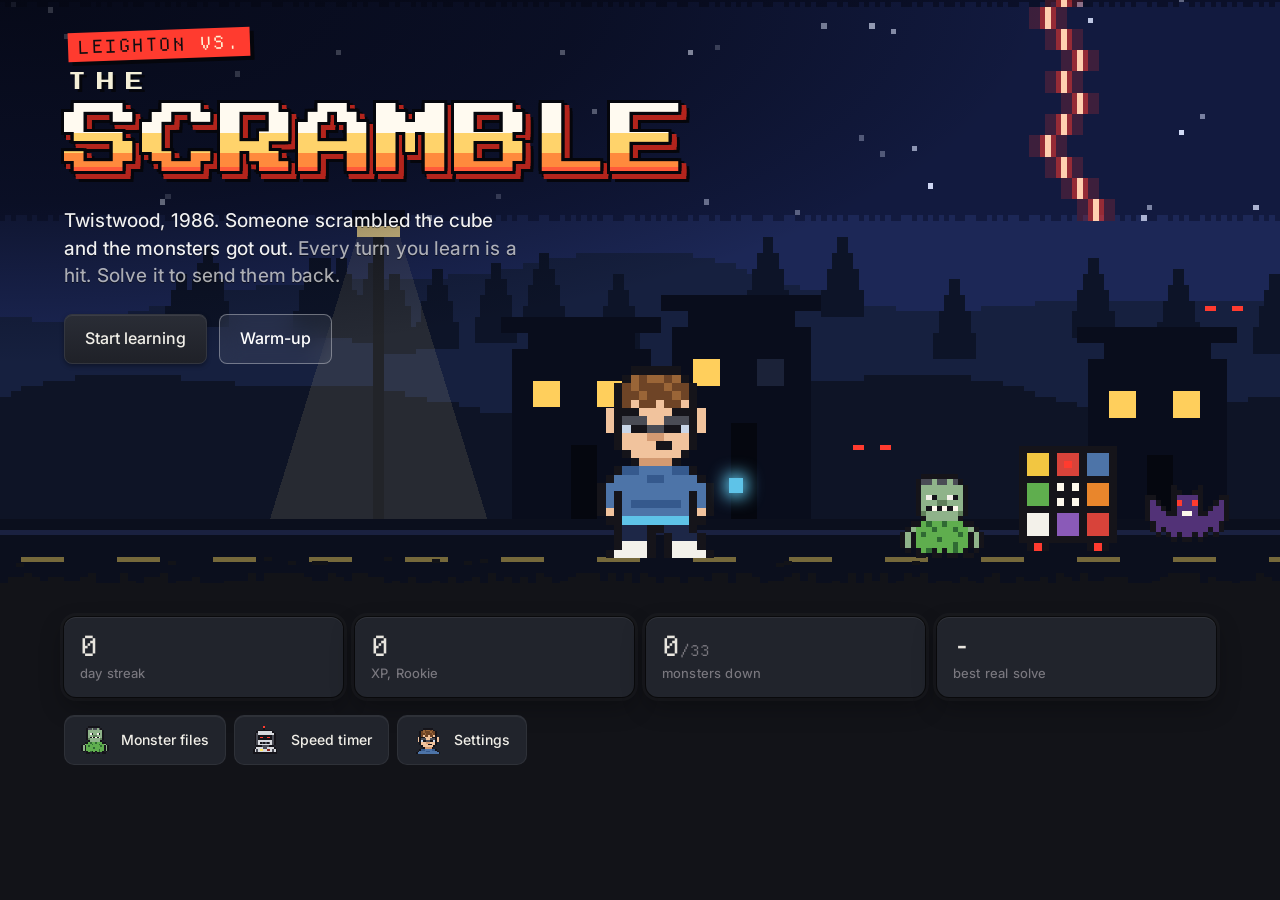
==== commit 72d83eee: "Redesign the title logo Arcade lockup: red LEIGHTON VS. tag, THE, and SCRAMBLE in Press Start 2P wit" ====
--- a/index.html
+++ b/index.html
@@ -20,6 +20,7 @@
 COLOUR and TYPE: the reference's tactile machined panels flipped to night ink; color only in scenes, stickers and rift red. Inter for words, Departure Mono for numbers and the logo.
 LAYOUT: iPad first. Lesson = cube stage + side panel; stacks on phones. Tactile 8px keys.
 */
+@font-face{font-family:"Press Start 2P";src:url([data-uri]) format("woff2");font-display:block}
 @font-face{font-family:"Departure Mono";src:url([data-uri]) format("woff2");font-display:swap}
 :root{
   color-scheme:light;
@@ -66,10 +67,16 @@
 .cloud-band{position:absolute;left:48%;right:0;top:0;height:46%;overflow:hidden;-webkit-mask-image:linear-gradient(90deg,transparent,#000 18%);mask-image:linear-gradient(90deg,transparent,#000 18%)}
 .hero .clouds{position:absolute;left:0;top:0;width:200%;height:100%;animation:drift 70s linear infinite}
 @keyframes drift{to{transform:translateX(-50%)}}
-.hero-copy{position:absolute;left:max(5vw,20px);top:calc(28px + var(--sat));max-width:560px;z-index:3}
-.logo{font-family:var(--px);font-weight:400;font-size:clamp(46px,8.4vw,92px);line-height:.92;color:#f4efd8;letter-spacing:-.01em;text-shadow:4px 4px 0 #b3241c;margin:0}
-.logo small{display:block;font-family:var(--sans);font-size:clamp(16px,2vw,20px);font-weight:500;letter-spacing:.02em;color:#ffb3a8;text-shadow:none;margin-bottom:8px}
-.hero-copy p{color:rgba(255,255,255,.92);font-size:clamp(16px,2vw,19px);line-height:1.4;margin:18px 0 24px;max-width:440px;text-shadow:0 1px 0 rgba(0,0,0,.5)}
+.hero-copy{position:absolute;left:max(5vw,20px);top:calc(30px + var(--sat));max-width:620px;z-index:3}
+.hero::before{content:"";position:absolute;inset:0;z-index:1;pointer-events:none;background:radial-gradient(120% 90% at 0% 0%,rgba(4,6,16,.82) 0%,rgba(4,6,16,.55) 38%,rgba(4,6,16,0) 68%)}
+.logo{margin:0;display:flex;flex-direction:column;align-items:flex-start;isolation:isolate;font-family:var(--px);font-weight:400;line-height:1}
+.logo .tag{display:inline-block;background:#ff3b2f;color:#120d10;font-size:clamp(14px,1.6vw,18px);letter-spacing:.14em;padding:6px 10px 5px;box-shadow:4px 4px 0 #05060c;transform:rotate(-2deg);margin:0 0 14px 4px}
+.logo .tag b{font-weight:400;color:#fff4d6}
+.logo .the{font-family:'Press Start 2P',var(--px);font-size:clamp(13px,1.6vw,18px);letter-spacing:.6em;margin-bottom:12px!important;color:#f4efd8;margin:0 0 2px 4px;text-shadow:3px 3px 0 #05060c}
+.logo .big{position:relative;display:flex;font-family:'Press Start 2P',var(--px);font-size:clamp(36px,10.5vw,78px);letter-spacing:0;line-height:1;filter:drop-shadow(3px 0 0 #05060c) drop-shadow(-3px 0 0 #05060c) drop-shadow(0 3px 0 #05060c) drop-shadow(0 -3px 0 #05060c) drop-shadow(5px 5px 0 #b3241c) drop-shadow(3px 3px 0 #05060c)}
+.logo .big span{display:inline-block;background:linear-gradient(#fffaf0 0 38%,#ffd36b 38% 64%,#ff8a3d 64% 82%,#ff5a3a 82%);-webkit-background-clip:text;background-clip:text;color:transparent;-webkit-text-fill-color:transparent;animation:letterIn .6s var(--pop) both;animation-delay:calc(.15s + var(--i) * 55ms)}
+@keyframes letterIn{from{opacity:0;transform:translateY(-24px) scale(1.3)}}
+.hero-copy p{color:rgba(255,255,255,.94);font-size:clamp(16px,2vw,19px);line-height:1.45;margin:26px 0 24px;max-width:460px;text-shadow:0 1px 0 rgba(0,0,0,.5)}
 .hero-copy p span{color:rgba(255,255,255,.66)}
 .hero-actions{display:flex;gap:12px;flex-wrap:wrap}
 .crew{position:absolute;left:0;right:0;bottom:6%;height:90px;z-index:2;pointer-events:none}
@@ -381,7 +388,7 @@
     <div class="hero">
       <div id="heroScene"></div>
       <div class="hero-copy">
-        <h1 class="logo"><small>Leighton vs.</small>The Scramble</h1>
+        <h1 class="logo" aria-label="Leighton vs. The Scramble"><span class="tag" aria-hidden="true">LEIGHTON <b>VS.</b></span><span class="the" aria-hidden="true">THE</span><span class="big" aria-hidden="true" data-t="SCRAMBLE"><span style="--i:0">S</span><span style="--i:1">C</span><span style="--i:2">R</span><span style="--i:3">A</span><span style="--i:4">M</span><span style="--i:5">B</span><span style="--i:6">L</span><span style="--i:7">E</span></span></h1>
         <p>Twistwood, 1986. Someone scrambled the cube and the monsters got out. <span>Every turn you learn is a hit. Solve it to send them back.</span></p>
         <div class="hero-actions"><button class="key light big" id="homePlay">Start learning</button><button class="key ghost big" id="homeWarm">Warm-up</button></div>
       </div>
@@ -454,6 +461,7 @@
   <h3>Settings</h3>
   <p>Progress saves on this device.</p>
   <button class="toggle" id="swSoundRow" style="width:100%"><span>Sound</span><span class="sw" id="swSound"></span></button>
+  <button class="toggle" id="swMusicRow" style="width:100%"><span>Music</span><span class="sw" id="swMusic"></span></button>
   <button class="toggle" id="swOpenRow" style="width:100%"><span>Open every level (preview)</span><span class="sw" id="swOpen"></span></button>
   <div class="btn-row" style="margin-top:6px"><button class="key light" id="resetBtn">Reset all progress</button><button class="key dark" id="closeSettings">Done</button></div>
 </div></div>
@@ -969,31 +977,77 @@
   return `<svg viewBox="0 0 24 24" fill="none" stroke="currentColor" stroke-width="2.2" stroke-linecap="round" stroke-linejoin="round"><path d="${p}"/></svg>`;
 }
 
-// ---------- tiny synth: every sound is generated, no files ----------
+// ---------- sound: Steve's licensed beds + SFX from /audio, with a tiny synth layered on top ----------
+// Beds and samples load from audio/*.mp3. If a file is missing, the synth tones still play.
 const Sound = {
-  ctx:null, on:true,
-  init(){ if(this.ctx) return; try{ this.ctx=new (window.AudioContext||window.webkitAudioContext)(); }catch(e){ this.ctx=null; } },
+  ctx:null, on:true, music:true, master:null, fxg:null, bedGain:null, buf:{},
+  bedEl:null, stingEl:null, cur:null,
+  BED_VOL:{ menu:.5, trivia:.32, code:.42, match:.36, story:.38 },
+  SAMPLES:{ pong:'sfx-pong', collect:'sfx-collect', hit:'sfx-hit', laser:'sfx-laser', design:'sfx-design' },
+  init(){
+    if(this.ctx) return;
+    try{ this.ctx=new (window.AudioContext||window.webkitAudioContext)(); }catch(e){ this.ctx=null; return; }
+    const c=this.ctx;
+    this.master=c.createGain(); this.master.gain.value=this.on?1:0; this.master.connect(c.destination);
+    this.fxg=c.createGain(); this.fxg.gain.value=.9; this.fxg.connect(this.master);
+    this.bedEl=new Audio(); this.bedEl.loop=true; this.bedEl.preload='auto';
+    this.stingEl=new Audio();
+    try{ this.bedGain=c.createGain(); c.createMediaElementSource(this.bedEl).connect(this.bedGain); this.bedGain.connect(this.master);
+      const sg=c.createGain(); sg.gain.value=.8; c.createMediaElementSource(this.stingEl).connect(sg); sg.connect(this.master); }catch(e){ this.bedGain=null; }
+    for(const k in this.SAMPLES) fetch('audio/'+this.SAMPLES[k]+'.mp3').then(r=>{ if(!r.ok) throw 0; return r.arrayBuffer(); })
+      .then(a=>new Promise((res,rej)=>c.decodeAudioData(a,res,rej))).then(b=>{ this.buf[k]=b; }).catch(()=>{});
+    if(this.cur){ const n=this.cur; this.cur=null; this.bed(n); }
+  },
+  unlock(){ this.init(); if(this.ctx&&this.ctx.state==='suspended') this.ctx.resume(); this.playBed(); },
+  vol(v){ if(this.bedGain) this.bedGain.gain.value=v; else if(this.bedEl) this.bedEl.volume=v; },
+  playBed(){ if(!this.bedEl||!this.cur||!this.on||!this.music) return; if(!this.stingEl.paused) return; const p=this.bedEl.play(); if(p) p.catch(()=>{}); },
+  bed(name){
+    if(name===this.cur){ this.playBed(); return; }
+    this.cur=name; if(!this.bedEl) return;
+    this.stingEl.pause(); this.stingEl.onended=null;
+    if(!name){ this.bedEl.pause(); return; }
+    this.bedEl.src='audio/'+name+'.mp3'; this.vol(this.BED_VOL[name]||.4); this.playBed();
+  },
+  sting(name){
+    if(!this.on||!this.stingEl) return; this.bedEl.pause();
+    this.stingEl.src='audio/sting-'+name+'.mp3'; const p=this.stingEl.play(); if(p) p.catch(()=>{});
+    this.stingEl.onended=()=>this.playBed();
+  },
+  setOn(v){ this.on=v; if(this.master) this.master.gain.value=v?1:0; if(this.bedEl){ if(v) this.playBed(); else { this.bedEl.pause(); this.stingEl.pause(); } } },
+  setMusic(v){ this.music=v; if(this.bedEl){ if(v) this.playBed(); else this.bedEl.pause(); } },
+  sample(k, vol=.8, rate=1){
+    if(!this.on||!this.ctx||!this.buf[k]) return false;
+    const s=this.ctx.createBufferSource(), g=this.ctx.createGain(); s.buffer=this.buf[k]; s.playbackRate.value=rate; g.gain.value=vol;
+    s.connect(g); g.connect(this.fxg); s.start(); return true;
+  },
   tone(freq, dur=.08, type='square', vol=.05, when=0, slide=0){
     if(!this.on||!this.ctx) return;
     const t=this.ctx.currentTime+when, o=this.ctx.createOscillator(), g=this.ctx.createGain();
     o.type=type; o.frequency.setValueAtTime(freq,t); if(slide) o.frequency.exponentialRampToValueAtTime(freq*slide,t+dur);
     g.gain.setValueAtTime(0.0001,t); g.gain.exponentialRampToValueAtTime(vol,t+.01); g.gain.exponentialRampToValueAtTime(0.0001,t+dur);
-    o.connect(g); g.connect(this.ctx.destination); o.start(t); o.stop(t+dur+.02);
+    o.connect(g); g.connect(this.fxg); o.start(t); o.stop(t+dur+.02);
   },
-  click(){ if(!this.on||!this.ctx) return; const t=this.ctx.currentTime, b=this.ctx.createBuffer(1,800,this.ctx.sampleRate), d=b.getChannelData(0);
+  click(){ if(!this.on||!this.ctx) return; const c=this.ctx, t=c.currentTime, b=c.createBuffer(1,800,c.sampleRate), d=b.getChannelData(0);
     for(let i=0;i<d.length;i++) d[i]=(Math.random()*2-1)*Math.pow(1-i/d.length,4);
-    const s=this.ctx.createBufferSource(), f=this.ctx.createBiquadFilter(), g=this.ctx.createGain(); f.type='bandpass'; f.frequency.value=2400; g.gain.value=.35;
-    s.buffer=b; s.connect(f); f.connect(g); g.connect(this.ctx.destination); s.start(t); },
-  good(combo=0){ const base=440*Math.pow(2,Math.min(combo,12)/12); this.tone(base,.07,'square',.035); this.tone(base*1.189,.1,'square',.03,.05); },
-  bad(){ this.tone(160,.18,'sawtooth',.05,0,.6); },
-  tap(){ this.tone(880,.04,'triangle',.05); },
-  win(){ [440,523,659,880].forEach((f,i)=>this.tone(f,.14,'square',.045,i*.08)); this.tone(1047,.3,'square',.04,.34); },
-  star(i){ this.tone(784*Math.pow(1.26,i),.14,'square',.045); },
-  zap(c=1){ this.tone(220+Math.min(c,10)*30,.07,'square',.04,0,2.2); this.click(); },
-  roar(boss){ this.tone(boss?70:110,boss?.6:.35,'sawtooth',.05,0,.55); this.tone(boss?94:140,boss?.5:.3,'square',.03,.05,.6); },
-  ko(){ [392,330,262,196].forEach((f,i)=>this.tone(f,.12,'square',.05,i*.07)); this.tone(98,.5,'sawtooth',.05,.3,.5); },
+    const s=c.createBufferSource(), f=c.createBiquadFilter(), g=c.createGain(); f.type='bandpass'; f.frequency.value=2400; g.gain.value=.35;
+    s.buffer=b; s.connect(f); f.connect(g); g.connect(this.fxg); s.start(t); },
+  thump(f0=120, vol=.8){ if(!this.on||!this.ctx) return; const c=this.ctx, t=c.currentTime, o=c.createOscillator(), g=c.createGain();
+    o.frequency.setValueAtTime(f0,t); o.frequency.exponentialRampToValueAtTime(38,t+.14); g.gain.setValueAtTime(vol,t); g.gain.exponentialRampToValueAtTime(.001,t+.26);
+    o.connect(g); g.connect(this.fxg); o.start(t); o.stop(t+.3); },
+  good(combo=0){ if(!this.sample('collect',.55,1+Math.min(combo,12)*.035)){ const base=440*Math.pow(2,Math.min(combo,12)/12); this.tone(base,.07,'square',.035); this.tone(base*1.189,.1,'square',.03,.05); } },
+  bad(){ this.sample('hit',.9,.8); this.tone(110,.4,'sawtooth',.06,0,.6); },
+  tap(){ if(!this.sample('pong',.55)) this.tone(880,.04,'triangle',.05); },
+  shoot(){ this.sample('laser',.28,1.7); },
+  zap(c=1){ if(!this.sample('hit',.55,1.4+Math.min(c,10)*.04)) this.tone(220+Math.min(c,10)*30,.07,'square',.04,0,2.2); this.click(); },
+  roar(boss){ if(boss){ this.sample('laser',.8,.6); this.thump(90,1); } this.tone(boss?70:110,boss?.6:.35,'sawtooth',.05,0,.55); this.tone(boss?94:140,boss?.5:.3,'square',.03,.05,.6); },
+  ko(){ this.sample('laser',1,.7); this.thump(90,1); [392,330,262,196].forEach((f,i)=>this.tone(f,.12,'square',.045,i*.07)); },
+  win(){ if(!this.sample('design',.6,1.2)) [440,523,659,880].forEach((f,i)=>this.tone(f,.14,'square',.045,i*.08)); },
+  star(i){ if(!this.sample('collect',.6,1+i*.18)) this.tone(784*Math.pow(1.26,i),.14,'square',.045); },
   beep(hi){ this.tone(hi?1046:660,.12,'square',.05); }
 };
+addEventListener('pointerdown',()=>Sound.unlock(),{passive:true});
+addEventListener('keydown',()=>Sound.unlock());
+document.addEventListener('visibilitychange',()=>{ if(!Sound.ctx) return; if(document.hidden){ Sound.bedEl.pause(); Sound.stingEl.pause(); Sound.ctx.suspend(); } else { Sound.ctx.resume(); Sound.playBed(); } });
 
 // ---------- the hero ----------
 const HERO = {
@@ -1326,7 +1380,7 @@
 let S={ levels:{}, xp:0, streak:{n:0,last:''}, skills:{}, sound:true, times:[], solved:false, openAll:false };
 try{ const raw=localStorage.getItem(KEY); if(raw) S=Object.assign(S, JSON.parse(raw)); }catch(e){}
 const save=()=>{ try{ localStorage.setItem(KEY, JSON.stringify(S)); }catch(e){} };
-Sound.on=S.sound;
+S.music=S.music!==false; Sound.on=S.sound; Sound.music=S.music;
 const unlocked=i=> S.openAll || i===0 || !!S.levels[LEVELS[i-1].id];
 const rankOf=xp=>{ let r=RANKS[0][1]; for(const [n,name] of RANKS) if(xp>=n) r=name; return r; };
 const starTotal=()=>Object.values(S.levels).reduce((a,l)=>a+(l.stars||0),0);
@@ -1338,7 +1392,7 @@
 
 // ---------- screens ----------
 let current='home';
-function show(id){ $$('.screen').forEach(s=>s.classList.toggle('on', s.id===id)); current=id; if(id==='home') renderHome(); if(id==='map') renderMap(); if(id==='friends') renderFriends(); if(id==='timer') renderTimer(); }
+function show(id){ $$('.screen').forEach(s=>s.classList.toggle('on', s.id===id)); current=id; if(['home','map','friends'].includes(id)) Sound.bed('menu'); if(id==='timer') Sound.bed('story'); if(id==='home') renderHome(); if(id==='map') renderMap(); if(id==='friends') renderFriends(); if(id==='timer') renderTimer(); }
 document.addEventListener('pointerdown',()=>Sound.init(),{once:true});
 document.addEventListener('click',e=>{ const b=e.target.closest('[data-go]'); if(b){ Sound.tap(); show(b.dataset.go); } });
 
@@ -1397,12 +1451,13 @@
 // ---------- settings ----------
 function openSettings(){
   const m=$('#settings'); m.classList.add('on');
-  const paint=()=>{ $('#swSound').classList.toggle('on',S.sound); $('#swOpen').classList.toggle('on',S.openAll); };
+  const paint=()=>{ $('#swSound').classList.toggle('on',S.sound); $('#swMusic').classList.toggle('on',S.music); $('#swOpen').classList.toggle('on',S.openAll); };
   paint();
-  $('#swSoundRow').onclick=()=>{ S.sound=!S.sound; Sound.on=S.sound; save(); paint(); Sound.tap(); };
+  $('#swSoundRow').onclick=()=>{ S.sound=!S.sound; Sound.setOn(S.sound); save(); paint(); Sound.tap(); };
+  $('#swMusicRow').onclick=()=>{ S.music=!S.music; Sound.setMusic(S.music); save(); paint(); };
   $('#swOpenRow').onclick=()=>{ S.openAll=!S.openAll; save(); paint(); };
   let armed=false; const rb=$('#resetBtn'); rb.textContent='Reset all progress';
-  rb.onclick=()=>{ if(!armed){ armed=true; rb.textContent='Tap again to erase everything'; return; } S={ levels:{}, xp:0, streak:{n:0,last:''}, skills:{}, sound:S.sound, times:[], solved:false, openAll:false }; save(); m.classList.remove('on'); renderHome(); };
+  rb.onclick=()=>{ if(!armed){ armed=true; rb.textContent='Tap again to erase everything'; return; } S={ levels:{}, xp:0, streak:{n:0,last:''}, skills:{}, sound:S.sound, music:S.music, times:[], solved:false, openAll:false }; save(); m.classList.remove('on'); renderHome(); };
   $('#closeSettings').onclick=()=>{ m.classList.remove('on'); if(current==='home') renderHome(); };
 }
 
@@ -1460,7 +1515,7 @@
     $('#arenaOrb').style.setProperty('--orb',col);
     const a=ar.getBoundingClientRect(), o=$('#arenaOrb').getBoundingClientRect(), m=$('#arenaMon').getBoundingClientRect();
     const sx=o.left-a.left, sy=o.top-a.top, tx=m.left-a.left+m.width*.4, ty=m.top-a.top+m.height*.45;
-    const h=$('#arenaHero'); h.classList.remove('throw'); void h.offsetWidth; h.classList.add('throw');
+    const h=$('#arenaHero'); h.classList.remove('throw'); void h.offsetWidth; h.classList.add('throw'); Sound.shoot();
     const shot=document.createElement('div'); shot.className='shot'; shot.style.cssText=`left:${sx}px;top:${sy}px;background:${col};box-shadow:0 0 10px 3px ${col}`; ar.appendChild(shot);
     const an=shot.animate([{transform:'translate(0,0) rotate(0deg)'},{transform:`translate(${(tx-sx)/2}px,${(ty-sy)/2-24}px) rotate(180deg)`},{transform:`translate(${tx-sx}px,${ty-sy}px) rotate(360deg)`}],{duration:window.__reduced?1:240,easing:'linear'});
     an.onfinish=()=>{ shot.remove(); this.impact(ar,tx,ty,col,combo); };
@@ -1531,6 +1586,7 @@
     $('#lsCombo').innerHTML='';
     this.setCube('', 'all'); L.view.resetView();
     Arena.setup(this.mon, this.level? this.level.world.scene : 'street');
+    Sound.bed(this.warm?'match':(this.level&&this.level.boss?'code':'trivia'));
     try{
       for(this.i=0;this.i<this.steps.length;this.i++){
         this.bar(); const st=this.steps[this.i]; const m0=this.m, h0=this.h;
@@ -1778,6 +1834,7 @@
   const svgs=$$('#doneCard .big-stars svg');
   svgs.forEach((s,i)=>setTimeout(()=>{ s.classList.add('in'); if(i<r.stars) Sound.star(i); }, 350+i*260));
   let x=0; const step=Math.max(1,Math.ceil(r.gain/30)); const iv=setInterval(()=>{ x=Math.min(r.gain,x+step); const el=$('#dXP'); if(el) el.textContent='+'+x; if(x>=r.gain) clearInterval(iv); },30);
+  Sound.sting(big||(r.level&&r.level.id==='9.3')?'story':'win');
   if(r.stars===3||big||(r.level&&r.level.boss)) confetti(big?260:120);
   $('#dNext')&&($('#dNext').onclick=()=>{ Sound.tap(); startLevel(r.level.index+1); });
   $('#dAgain').onclick=()=>{ Sound.tap(); r.level? startLevel(r.level.index) : startWarmup(); };
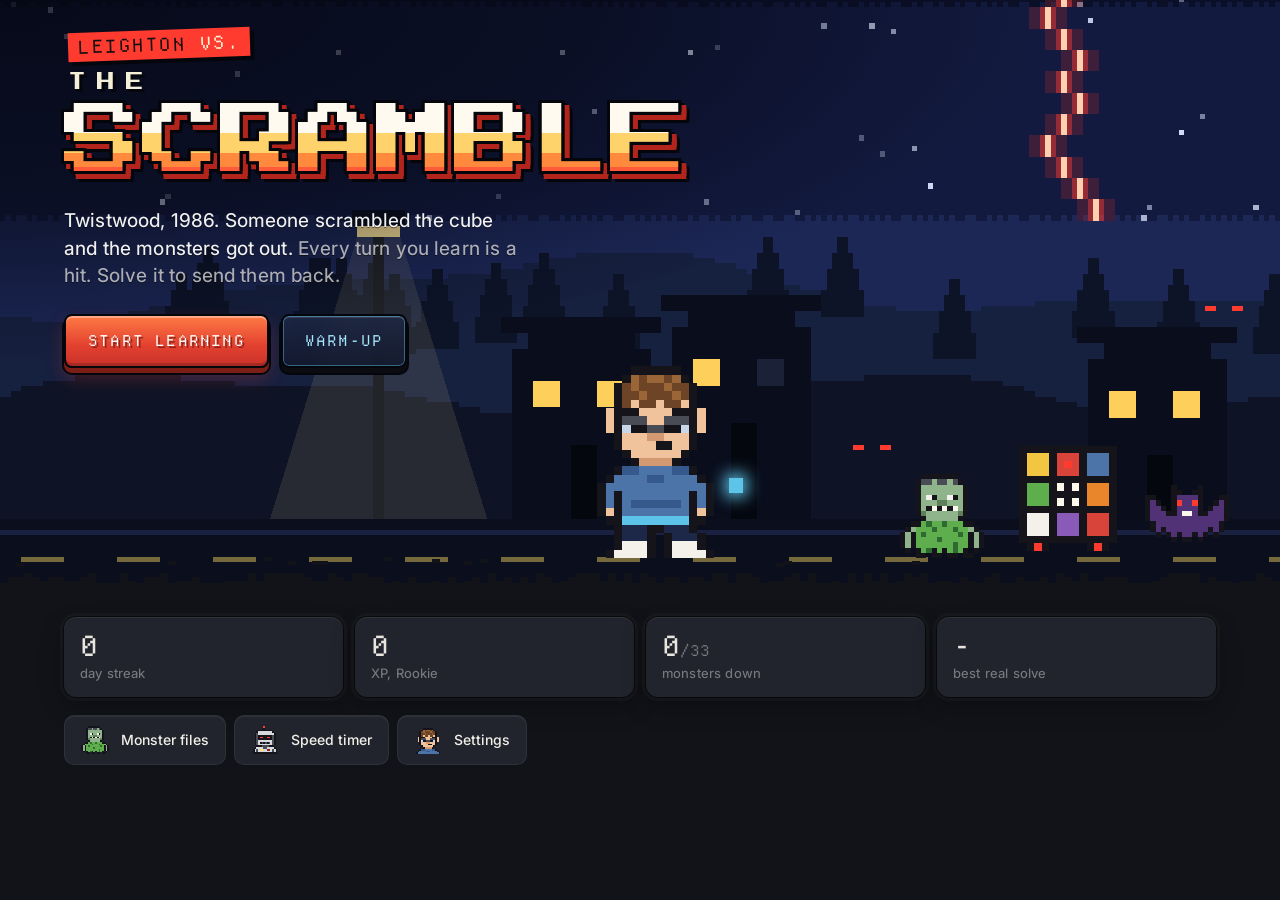
==== commit 73963958: "Arcade buttons and typewriter dialog box Chunky 3D press buttons with a shine sweep on the main acti" ====
--- a/index.html
+++ b/index.html
@@ -379,6 +379,53 @@
 @media (max-width:700px){ .hero-lei{left:max(6vw,20px)} }
 @media (max-width:520px){ .hero-mons div{width:15vw} .hero-mons div:nth-child(2){width:20vw} .hero-mons div:nth-child(3){display:none} .taunt{max-width:52%} }
 
+/* ---------- arcade buttons ---------- */
+.key{position:relative;overflow:hidden;font-family:var(--px);font-weight:400;text-transform:uppercase;letter-spacing:.08em;font-size:14px;border-radius:8px;transition:transform .12s var(--ease-out),box-shadow .12s var(--ease-out),filter .15s}
+.key.big{height:54px;font-size:15px;padding:0 22px}
+.key.dark{background:linear-gradient(#ff7a45,#e2402f 60%,#c9322a);color:#fff;border:2px solid #05060c;text-shadow:2px 2px 0 rgba(90,16,10,.6);
+  box-shadow:inset 0 2px 0 rgba(255,255,255,.35),inset 0 -3px 0 rgba(0,0,0,.18),0 5px 0 #7a1e16,0 5px 0 2px #05060c,0 10px 18px rgba(255,59,47,.25)}
+.key.light,.key.ghost{background:linear-gradient(#2e3340,#232733);color:#f4efd8;border:2px solid #05060c;
+  box-shadow:inset 0 2px 0 rgba(255,255,255,.1),0 5px 0 #0b0c11,0 5px 0 2px #05060c}
+.key.ghost{background:linear-gradient(rgba(30,40,70,.85),rgba(18,24,44,.85));color:#a9e6ff;box-shadow:inset 0 0 0 1px rgba(94,195,232,.45),inset 0 2px 0 rgba(255,255,255,.12),0 5px 0 #0b0c11,0 5px 0 2px #05060c}
+.key:hover{transform:translateY(-2px);filter:brightness(1.08)}
+.key.dark:hover{box-shadow:inset 0 2px 0 rgba(255,255,255,.35),inset 0 -3px 0 rgba(0,0,0,.18),0 7px 0 #7a1e16,0 7px 0 2px #05060c,0 14px 24px rgba(255,59,47,.35)}
+.key:active{transform:translateY(4px);filter:brightness(.95)}
+.key.dark:active{box-shadow:inset 0 2px 0 rgba(255,255,255,.3),0 1px 0 #7a1e16,0 1px 0 2px #05060c}
+.key.light:active,.key.ghost:active{box-shadow:inset 0 2px 0 rgba(255,255,255,.08),0 1px 0 #0b0c11,0 1px 0 2px #05060c}
+.key.dark::after{content:"";position:absolute;top:0;bottom:0;left:-60%;width:40%;background:linear-gradient(100deg,transparent,rgba(255,255,255,.45),transparent);transform:skewX(-20deg);animation:shine 3.2s ease-in-out infinite}
+@keyframes shine{0%,70%{left:-60%}100%{left:130%}}
+#homePlay{animation:ctaPulse 2s ease-in-out infinite}
+@keyframes ctaPulse{50%{filter:brightness(1.12)}}
+.key[disabled]{opacity:.4;filter:grayscale(.6);animation:none}
+.key[disabled]::after{display:none}
+.btn-row{gap:12px;padding-bottom:6px}
+.home-links .row-btn{transition:transform .12s var(--ease-out),border-color .15s}
+.home-links .row-btn:hover{transform:translateY(-2px)}
+
+/* pad keys and answers: deeper, springier */
+.pk,.choice{border:2px solid #05060c;box-shadow:0 5px 0 #0b0c11,0 5px 0 2px #05060c,inset 0 2px 0 rgba(255,255,255,.1);transition:transform .1s var(--ease-out),box-shadow .1s,background-color .15s}
+.pk:hover,.choice:hover{transform:translateY(-2px)}
+.pk:active,.pk.press,.choice:active{transform:translateY(4px);box-shadow:0 1px 0 #0b0c11,0 1px 0 2px #05060c,inset 0 2px 0 rgba(255,255,255,.08)}
+.choice{font-family:var(--px);text-transform:uppercase;letter-spacing:.06em;font-size:15px}
+.choice.right{box-shadow:0 5px 0 #143018,0 5px 0 2px #05060c,0 0 18px rgba(108,195,90,.45)}
+.pad,.choices{padding-bottom:6px}
+
+/* ---------- dialog box ---------- */
+.speaker{position:relative}
+.bubble{background:linear-gradient(#1b1e27,#14161d);border:2px solid #05060c;border-radius:10px;padding:18px 16px 14px;font-size:17px;line-height:1.5;color:#f4efd8;
+  box-shadow:inset 0 0 0 1px rgba(255,255,255,.07),0 4px 0 #05060c;margin-top:8px}
+.bubble::before{display:none}
+.bubble .who{position:absolute;left:12px;top:-11px;margin:0;background:#ff3b2f;color:#120d10;font-family:var(--px);font-size:11px;letter-spacing:.16em;padding:3px 8px 2px;transform:rotate(-2deg);box-shadow:3px 3px 0 #05060c}
+.bubble b{color:#ffd36b;font-weight:600}
+.bubble .chant{color:#a9e6ff}
+.bubble.pop{animation:bubblePop .32s var(--pop)}
+@keyframes bubblePop{0%{transform:translateY(6px) scale(.97);opacity:.4}100%{transform:none;opacity:1}}
+.bubble .caret{display:inline-block;width:8px;height:8px;margin-left:6px;background:#ff3b2f;clip-path:polygon(0 0,100% 0,50% 100%);animation:caret .8s steps(2) infinite;vertical-align:middle}
+@keyframes caret{50%{opacity:0}}
+.bubble.typing .caret{display:none}
+.speaker .face{border-radius:8px;background:#1b1e27;border:2px solid #05060c;box-shadow:0 4px 0 #05060c;padding:4px;margin-top:8px}
+.task{border:2px solid #05060c;background:#171920;box-shadow:inset 0 0 0 1px rgba(255,255,255,.05)}
+
 </style>
 </head>
 <body>
@@ -390,7 +437,7 @@
       <div class="hero-copy">
         <h1 class="logo" aria-label="Leighton vs. The Scramble"><span class="tag" aria-hidden="true">LEIGHTON <b>VS.</b></span><span class="the" aria-hidden="true">THE</span><span class="big" aria-hidden="true" data-t="SCRAMBLE"><span style="--i:0">S</span><span style="--i:1">C</span><span style="--i:2">R</span><span style="--i:3">A</span><span style="--i:4">M</span><span style="--i:5">B</span><span style="--i:6">L</span><span style="--i:7">E</span></span></h1>
         <p>Twistwood, 1986. Someone scrambled the cube and the monsters got out. <span>Every turn you learn is a hit. Solve it to send them back.</span></p>
-        <div class="hero-actions"><button class="key light big" id="homePlay">Start learning</button><button class="key ghost big" id="homeWarm">Warm-up</button></div>
+        <div class="hero-actions"><button class="key dark big" id="homePlay">Start learning</button><button class="key ghost big" id="homeWarm">Warm-up</button></div>
       </div>
       <div class="hero-lei" id="heroLei"></div><div class="hero-mons" id="heroMons"></div>
     </div>
@@ -1043,6 +1090,7 @@
   ko(){ this.sample('laser',1,.7); this.thump(90,1); [392,330,262,196].forEach((f,i)=>this.tone(f,.12,'square',.045,i*.07)); },
   win(){ if(!this.sample('design',.6,1.2)) [440,523,659,880].forEach((f,i)=>this.tone(f,.14,'square',.045,i*.08)); },
   star(i){ if(!this.sample('collect',.6,1+i*.18)) this.tone(784*Math.pow(1.26,i),.14,'square',.045); },
+  type(){ this.tone(1400+Math.random()*300,.018,'square',.012); },
   beep(hi){ this.tone(hi?1046:660,.12,'square',.05); }
 };
 addEventListener('pointerdown',()=>Sound.unlock(),{passive:true});
@@ -1490,6 +1538,25 @@
     }
   }
   return null;
+}
+
+// typewriter for the dialog box; tap the box to finish instantly
+let typeTimer=null;
+function typeOut(b){
+  clearInterval(typeTimer);
+  const txt=b.querySelector('.txt'); if(!txt) return;
+  const nodes=[]; const walk=n=>{ for(const c of n.childNodes){ if(c.nodeType===3){ nodes.push([c,c.textContent]); c.textContent=''; } else walk(c); } }; walk(txt);
+  if(window.__reduced){ nodes.forEach(([n,t])=>n.textContent=t); return; }
+  b.classList.add('typing'); let ni=0, ci=0, k=0;
+  const finish=()=>{ clearInterval(typeTimer); nodes.forEach(([n,t])=>n.textContent=t); b.classList.remove('typing'); b.onclick=null; };
+  b.onclick=finish;
+  typeTimer=setInterval(()=>{
+    for(let step=0;step<2;step++){
+      if(ni>=nodes.length){ finish(); return; }
+      const [n,t]=nodes[ni]; ci++; n.textContent=t.slice(0,ci); if(ci>=t.length){ ni++; ci=0; }
+    }
+    if((k++)%2===0) Sound.type();
+  },16);
 }
 
 // ---------- the battle strip ----------
@@ -1556,7 +1623,9 @@
   kill(){ this.dead=true; L.view.stop(); this.cancel&&this.cancel(); document.onkeydown=null; }
   say(who, html){
     $('#lsFace').innerHTML=spriteSVG('face'); const f=$('#lsFace'); f.classList.remove('talk'); void f.offsetWidth; f.classList.add('talk');
-    $('#lsBubble').innerHTML=`<span class="who">Leighton</span>${html}`; }
+    const b=$('#lsBubble'); b.innerHTML=`<span class="who">Leighton</span><span class="txt">${html}</span><span class="caret"></span>`;
+    b.classList.remove('pop'); void b.offsetWidth; b.classList.add('pop');
+    typeOut(b); }
   toast(txt,bad){ const t=$('#lsToast'); t.textContent=txt; t.className='toast'+(bad?' bad':''); void t.offsetWidth; t.classList.add('show'); }
   yay(){ this.toast(pick(HERO.yay)); }
   oops(){ this.toast(pick(HERO.oops),true); }
